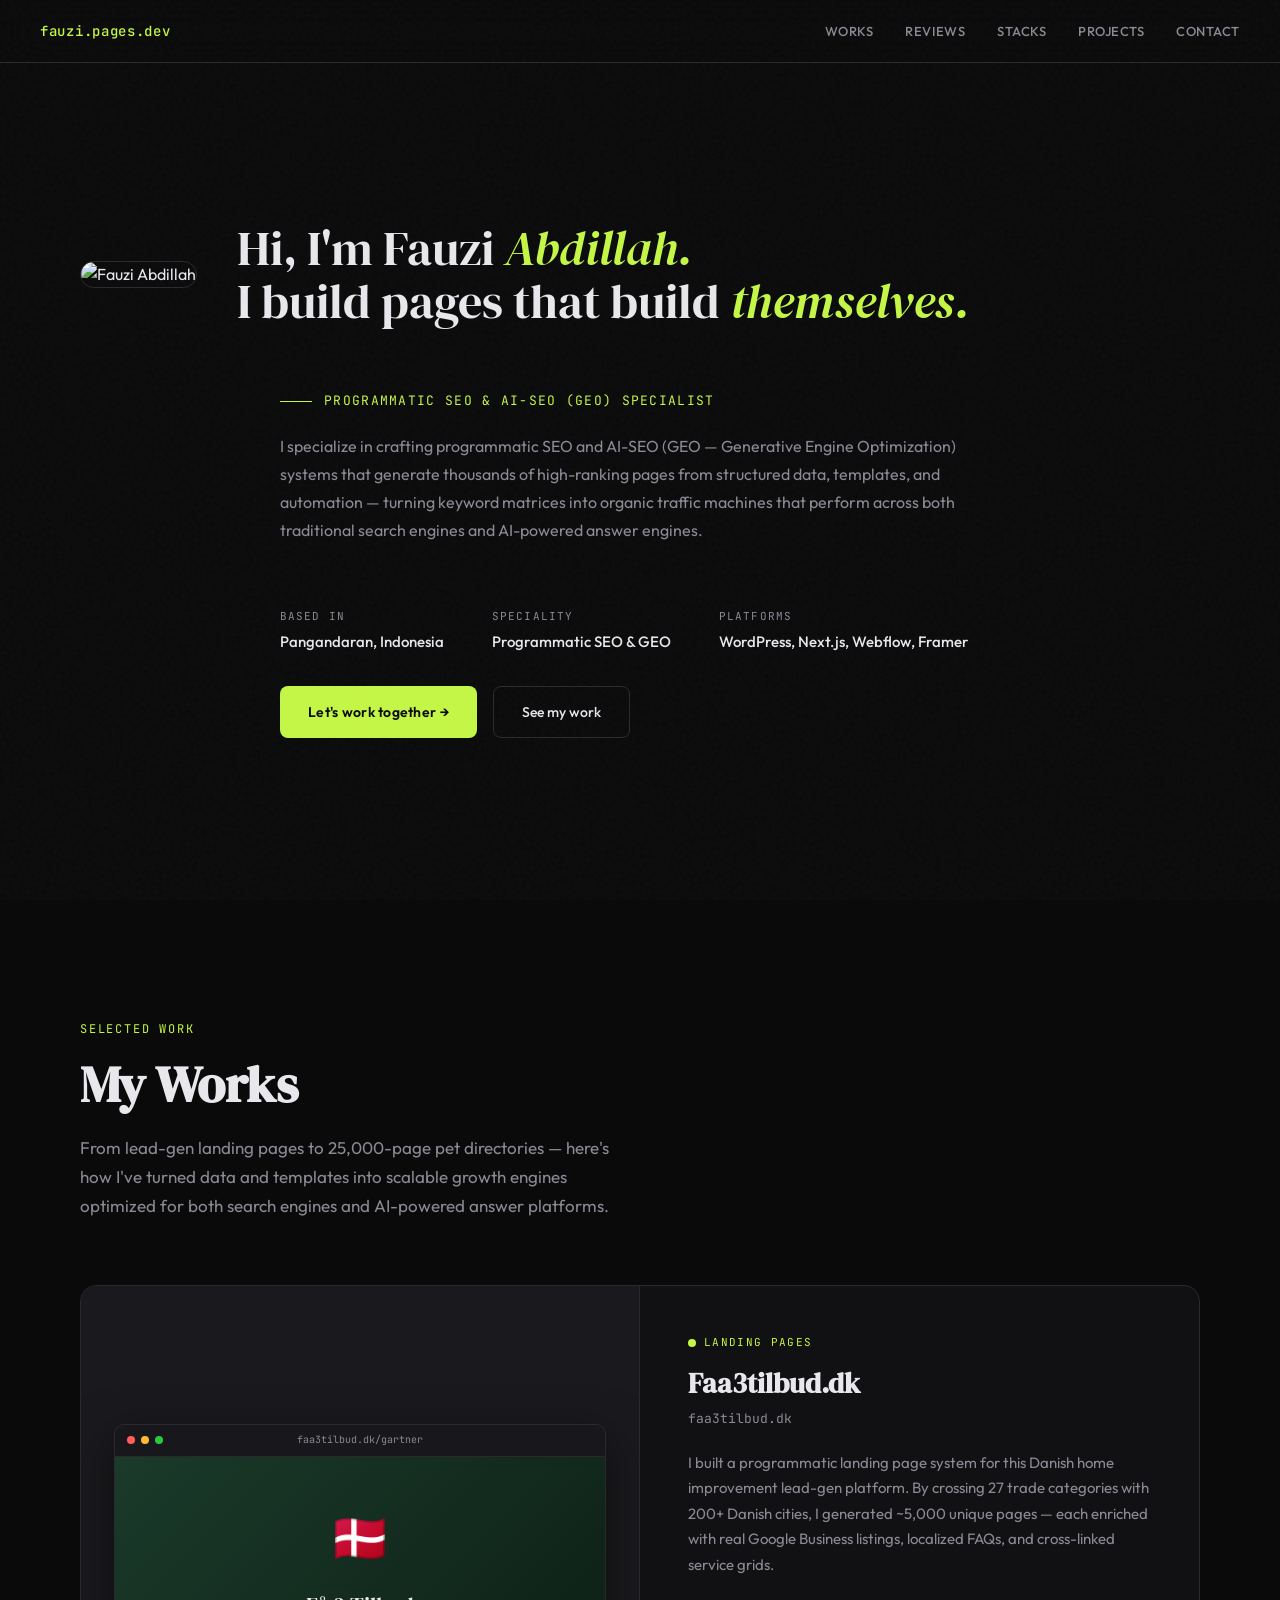
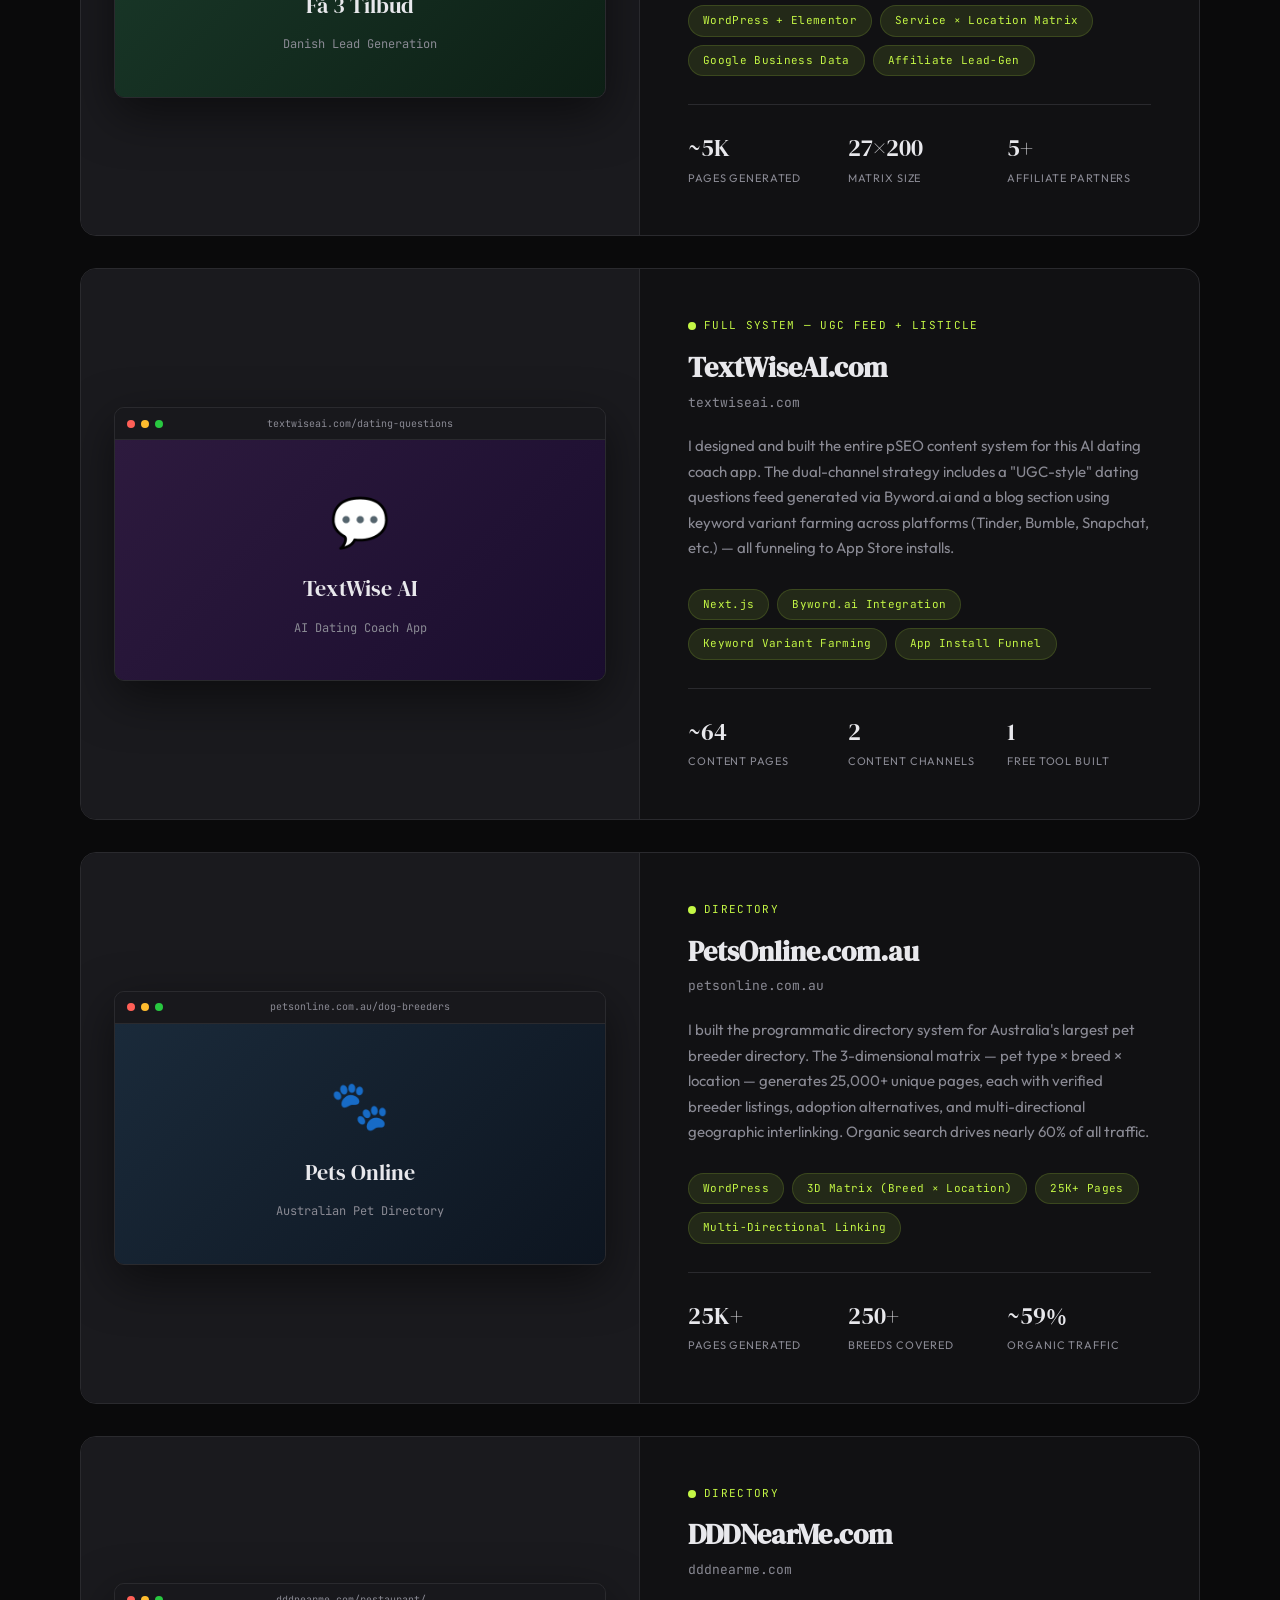
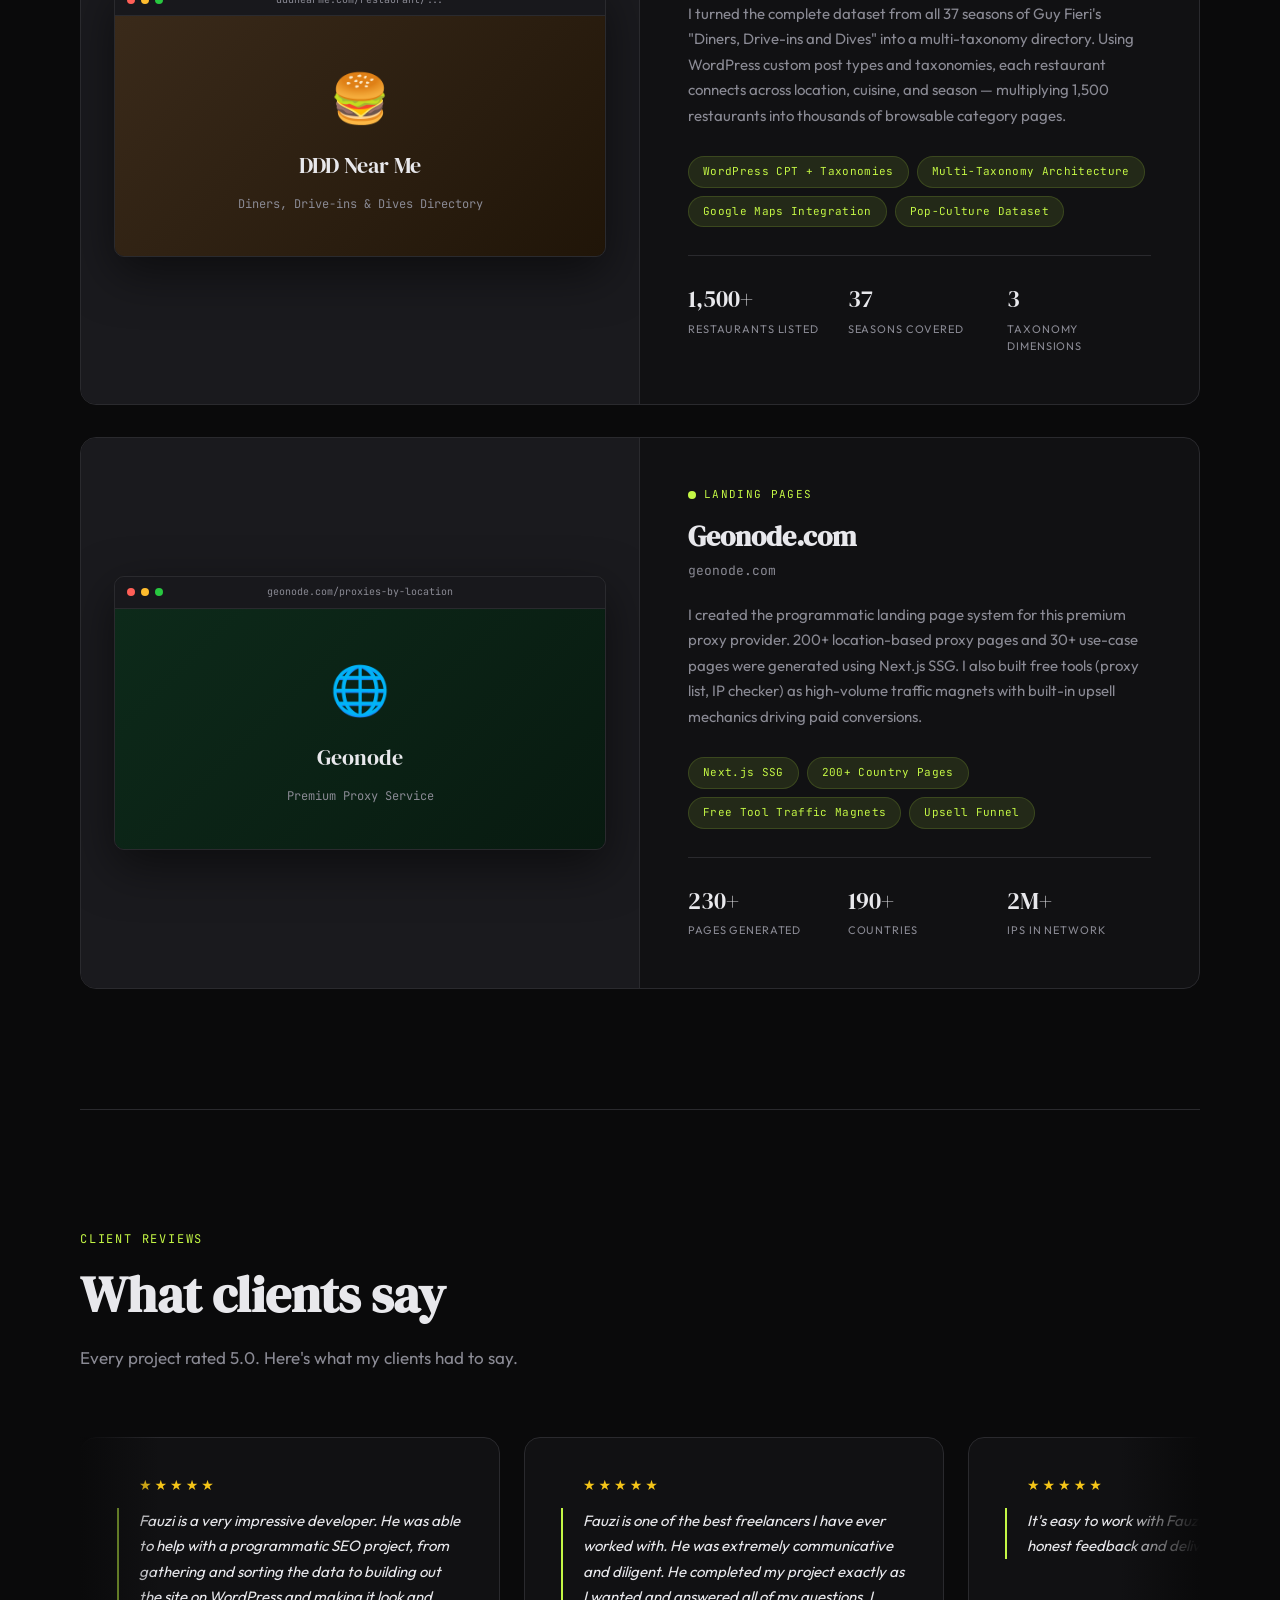
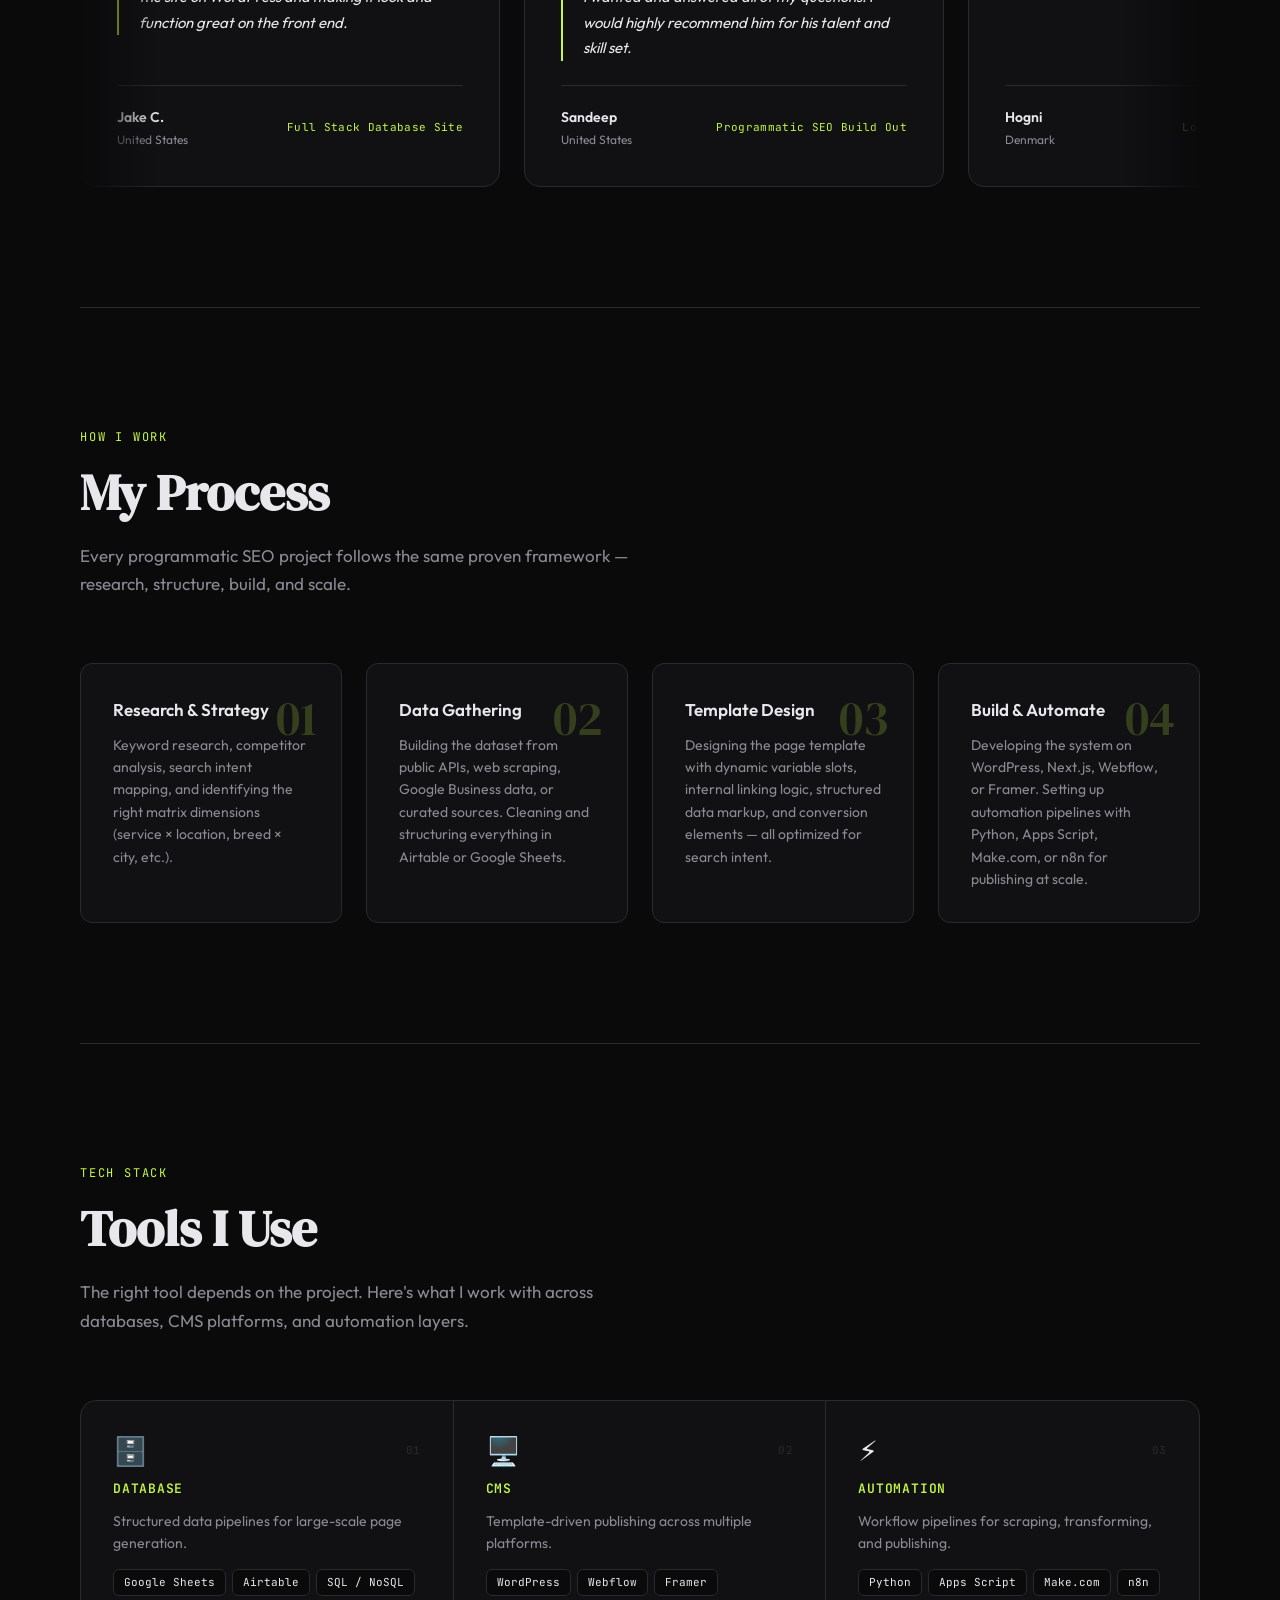
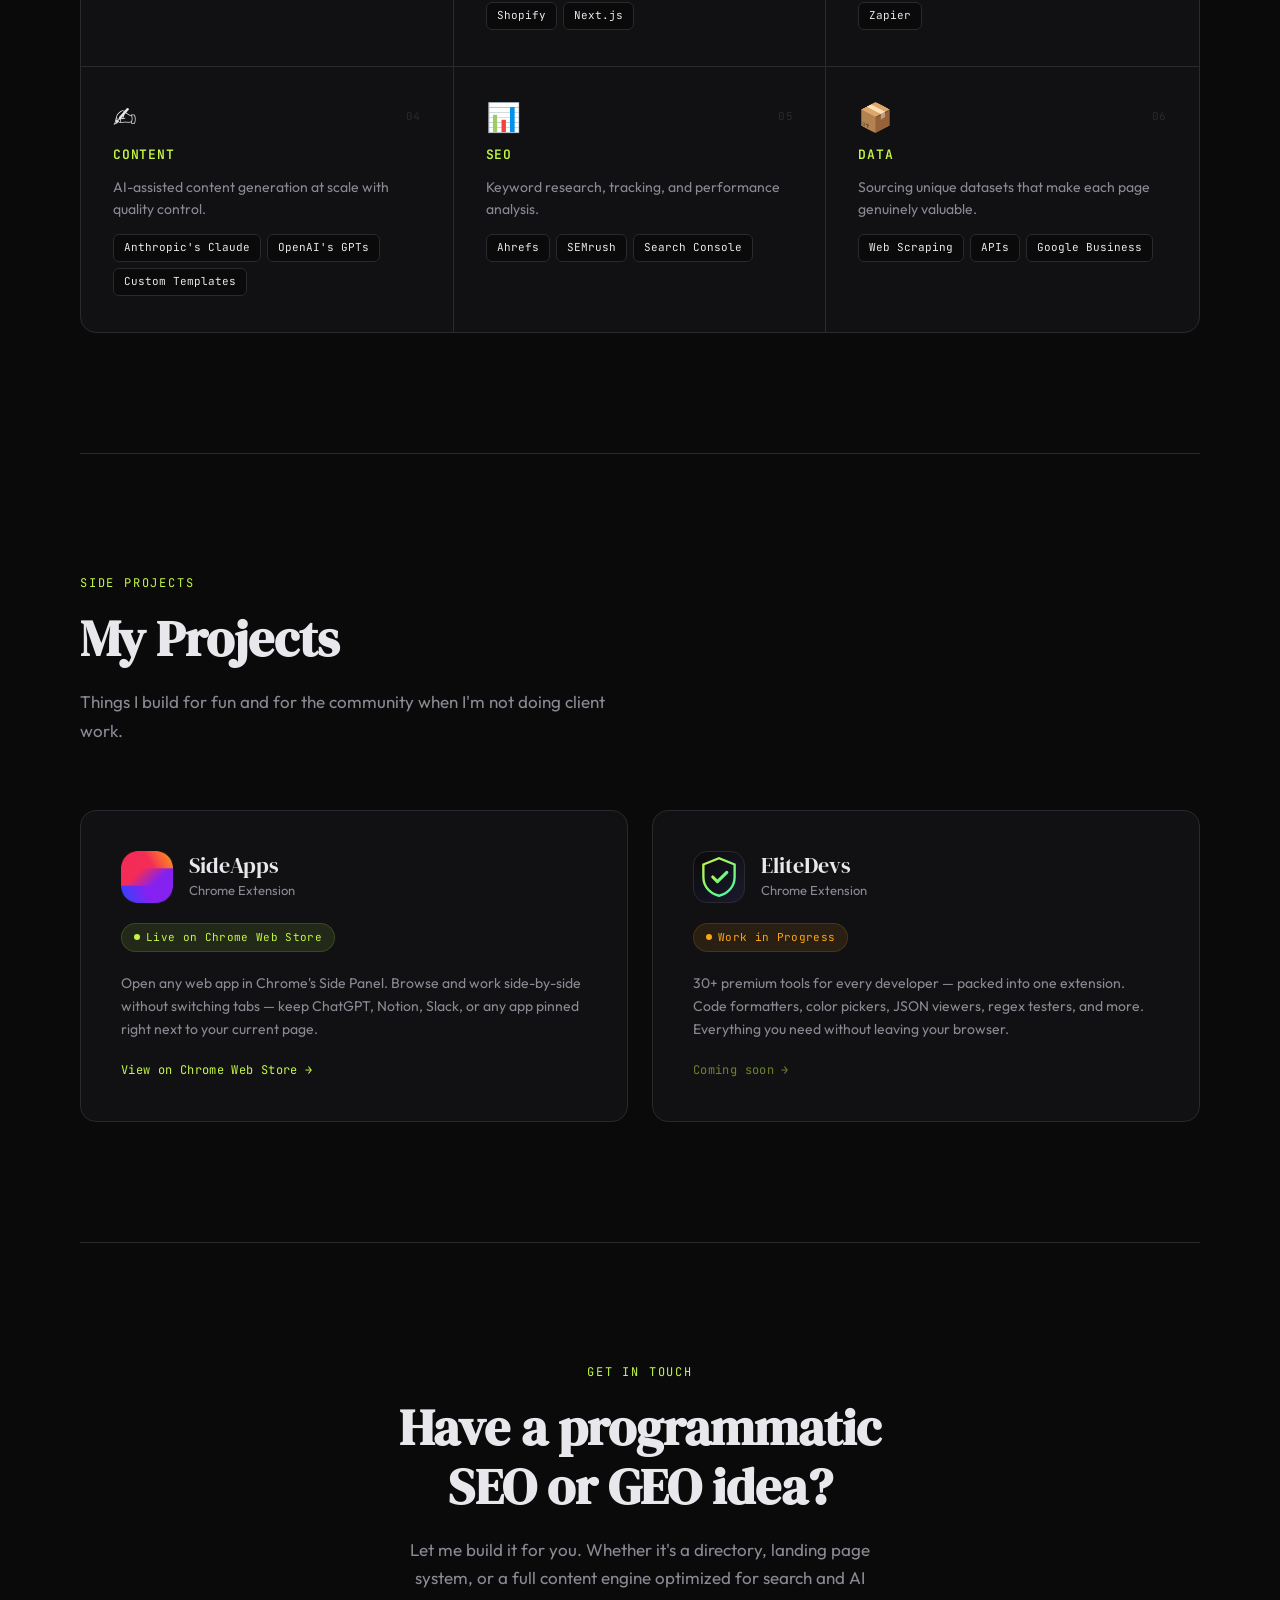
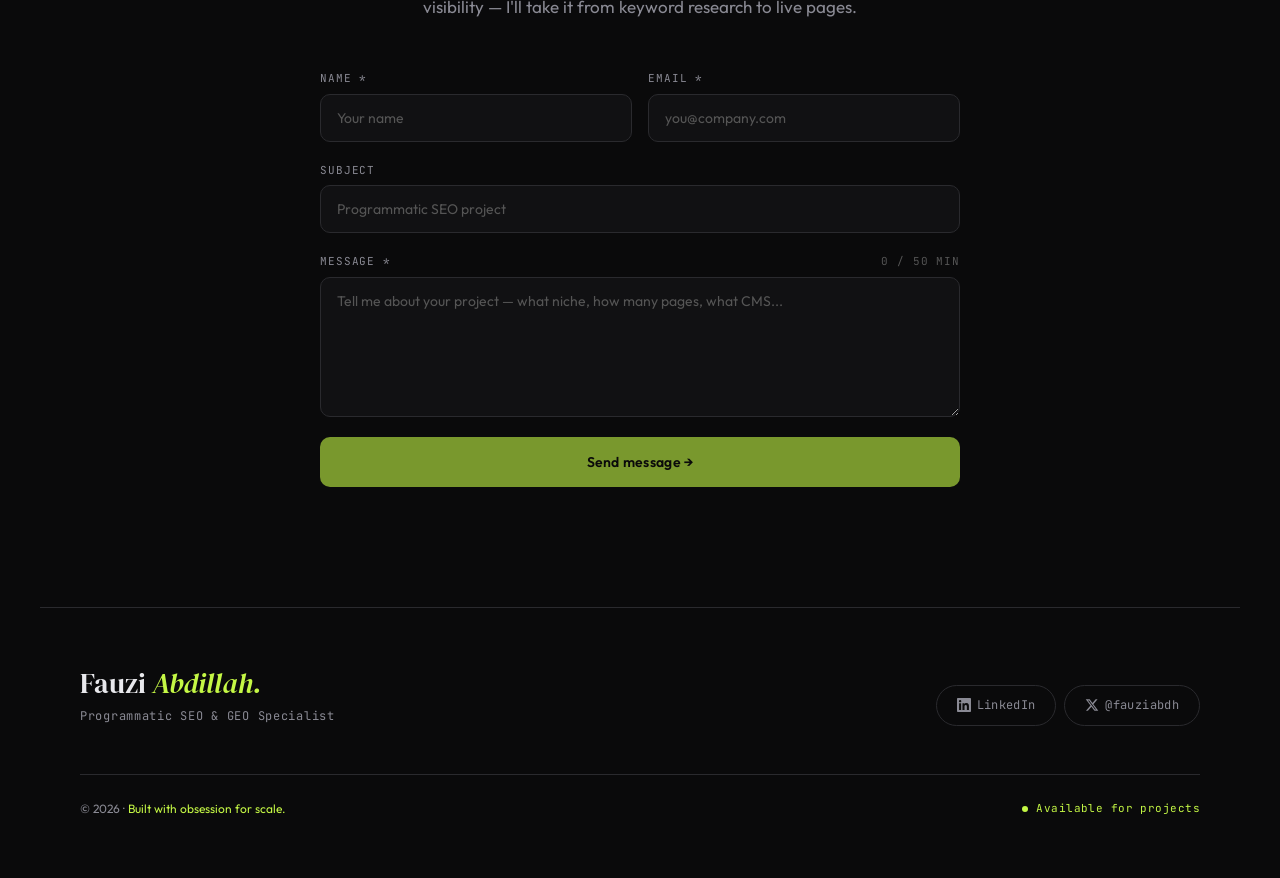
==== index.html @ 90ea64b1 "new form system" ====
<!DOCTYPE html>
<html lang="en">
<head>
<meta charset="UTF-8">
<meta name="viewport" content="width=device-width, initial-scale=1.0">
<title>Fauzi Abdillah — Programmatic SEO & AI-SEO (GEO) Specialist</title>
<meta name="description" content="I build programmatic SEO and AI-SEO (GEO) systems that generate thousands of high-ranking pages from structured data, templates, and automation.">
<meta name="author" content="Fauzi Abdillah">
<meta property="og:title" content="Fauzi Abdillah — Programmatic SEO & GEO Specialist">
<meta property="og:description" content="I build pages that build themselves. Programmatic SEO systems generating thousands of high-ranking pages from structured data and automation.">
<meta property="og:image" content="https://fauzi.pages.dev/assets/fauziabdh.jpg">
<meta property="og:url" content="https://fauzi.pages.dev">
<meta property="og:type" content="website">
<meta name="twitter:card" content="summary_large_image">
<meta name="twitter:site" content="@fauziabdh">
<meta name="twitter:title" content="Fauzi Abdillah — Programmatic SEO & GEO Specialist">
<meta name="twitter:description" content="I build pages that build themselves. Programmatic SEO systems generating thousands of high-ranking pages.">
<meta name="twitter:image" content="https://fauzi.pages.dev/assets/fauziabdh.jpg">
<link rel="icon" type="image/jpeg" href="https://fauzi.pages.dev/assets/fauziabdh.jpg">
<link rel="canonical" href="https://fauzi.pages.dev">
<script type="application/ld+json">
{
  "@context": "https://schema.org",
  "@type": "ProfilePage",
  "mainEntity": {
    "@type": "Person",
    "name": "Fauzi Abdillah",
    "url": "https://fauzi.pages.dev",
    "image": "https://fauzi.pages.dev/assets/fauziabdh.jpg",
    "jobTitle": "Programmatic SEO & GEO Specialist",
    "description": "I build programmatic SEO and AI-SEO (GEO) systems that generate thousands of high-ranking pages from structured data, templates, and automation.",
    "address": {
      "@type": "PostalAddress",
      "addressLocality": "Pangandaran",
      "addressCountry": "ID"
    },
    "sameAs": [
      "https://www.linkedin.com/in/fauziabdh/",
      "https://x.com/fauziabdh"
    ],
    "knowsAbout": ["Programmatic SEO", "Generative Engine Optimization", "WordPress", "Next.js", "Webflow", "Web Scraping", "Python", "Data Automation"]
  }
}
</script>
<link rel="preconnect" href="https://fonts.googleapis.com">
<link href="https://fonts.googleapis.com/css2?family=DM+Serif+Display:ital@0;1&family=Outfit:wght@300;400;500;600;700&family=JetBrains+Mono:wght@400;500&display=swap" rel="stylesheet">
<style>
  :root {
    --bg: #0a0a0b;
    --surface: #111113;
    --surface-2: #1a1a1e;
    --border: #2a2a2e;
    --text: #e8e8ec;
    --text-muted: #8a8a94;
    --accent: #c4f745;
    --accent-dim: rgba(196, 247, 69, 0.1);
    --accent-glow: rgba(196, 247, 69, 0.15);
    --serif: 'DM Serif Display', Georgia, serif;
    --sans: 'Outfit', system-ui, sans-serif;
    --mono: 'JetBrains Mono', monospace;
  }

  * { margin: 0; padding: 0; box-sizing: border-box; }

  html { scroll-behavior: smooth; }

  body {
    font-family: var(--sans);
    background: var(--bg);
    color: var(--text);
    line-height: 1.6;
    -webkit-font-smoothing: antialiased;
    overflow-x: hidden;
  }

  ::selection {
    background: var(--accent);
    color: var(--bg);
  }

  /* ─── Noise overlay ─── */
  body::before {
    content: '';
    position: fixed;
    inset: 0;
    background-image: url("data:image/svg+xml,%3Csvg viewBox='0 0 256 256' xmlns='http://www.w3.org/2000/svg'%3E%3Cfilter id='n'%3E%3CfeTurbulence type='fractalNoise' baseFrequency='0.9' numOctaves='4' stitchTiles='stitch'/%3E%3C/filter%3E%3Crect width='100%25' height='100%25' filter='url(%23n)' opacity='0.03'/%3E%3C/svg%3E");
    pointer-events: none;
    z-index: 9999;
  }

  /* ─── Nav ─── */
  nav {
    position: fixed;
    top: 0;
    left: 0;
    right: 0;
    z-index: 100;
    padding: 20px 40px;
    display: flex;
    justify-content: space-between;
    align-items: center;
    backdrop-filter: blur(20px);
    background: rgba(10,10,11,0.7);
    border-bottom: 1px solid var(--border);
  }

  .nav-logo {
    font-family: var(--mono);
    font-size: 14px;
    font-weight: 500;
    color: var(--accent);
    letter-spacing: 0.05em;
  }

  .nav-links { display: flex; gap: 32px; }

  .nav-links a {
    color: var(--text-muted);
    text-decoration: none;
    font-size: 13px;
    font-weight: 500;
    letter-spacing: 0.04em;
    text-transform: uppercase;
    transition: color 0.3s;
  }

  .nav-links a:hover { color: var(--accent); }

  /* ─── Hero ─── */
  .hero {
    min-height: 100vh;
    display: flex;
    flex-direction: column;
    justify-content: center;
    padding: 140px 40px 80px;
    max-width: 1200px;
    margin: 0 auto;
    gap: 64px;
  }

  /* ─── Hero Top: Photo + Heading ─── */
  .hero-intro {
    display: flex;
    align-items: center;
    gap: 40px;
    opacity: 0;
    animation: fadeUp 0.8s ease forwards 0.2s;
  }

  .hero-photo-wrapper { flex-shrink: 0; }

  .hero-photo {
    width: 160px;
    height: 160px;
    border-radius: 16px;
    object-fit: cover;
    border: 1px solid var(--border);
    transition: all 0.4s ease;
  }

  .hero-photo:hover {
    border-color: var(--accent);
    box-shadow: 0 0 40px var(--accent-glow);
  }

  .hero-heading {
    font-family: var(--serif);
    font-size: clamp(36px, 4vw, 48px);
    line-height: 1.1;
    font-weight: 400;
  }

  .hero-heading em {
    font-style: italic;
    color: var(--accent);
  }

  /* Align middle + bottom with text column (offset by photo + gap) */
  .hero-details,
  .hero-bottom {
    margin-left: 200px; /* 160px photo + 40px gap */
  }

  /* ─── Hero Middle: Tag + Description ─── */
  .hero-details {
    max-width: 720px;
    opacity: 0;
    animation: fadeUp 0.8s ease forwards 0.5s;
  }

  .hero-tag {
    font-family: var(--mono);
    font-size: 13px;
    color: var(--accent);
    letter-spacing: 0.1em;
    text-transform: uppercase;
    margin-bottom: 20px;
    display: flex;
    align-items: center;
    gap: 12px;
  }

  .hero-tag::before {
    content: '';
    width: 32px;
    height: 1px;
    background: var(--accent);
  }

  .hero-desc {
    font-size: 16px;
    color: var(--text-muted);
    line-height: 1.75;
  }

  /* ─── Hero Bottom: Meta + CTA ─── */
  .hero-bottom {
    display: flex;
    flex-direction: column;
    gap: 32px;
    opacity: 0;
    animation: fadeUp 0.8s ease forwards 0.8s;
  }

  .hero-meta {
    display: flex;
    gap: 48px;
    flex-wrap: wrap;
  }

  .hero-meta-item {
    display: flex;
    flex-direction: column;
    gap: 4px;
  }

  .hero-meta-label {
    font-family: var(--mono);
    font-size: 11px;
    color: var(--text-muted);
    letter-spacing: 0.1em;
    text-transform: uppercase;
  }

  .hero-meta-value {
    font-size: 15px;
    font-weight: 500;
    color: var(--text);
  }

  .hero-cta {
    display: flex;
    gap: 16px;
    flex-wrap: wrap;
  }

  @media (max-width: 700px) {
    .hero-intro {
      flex-direction: column;
      align-items: flex-start;
      gap: 24px;
    }
    .hero-photo {
      width: 120px;
      height: 120px;
      border-radius: 12px;
    }
    .hero-heading {
      font-size: clamp(28px, 8vw, 40px);
    }
    .hero-details,
    .hero-bottom {
      margin-left: 0;
    }
    .hero { gap: 48px; padding: 120px 24px 60px; }
    .hero-meta { gap: 24px; }
    .hero-cta { flex-direction: column; }
    .btn-primary, .btn-secondary { text-align: center; justify-content: center; }
  }

  .btn-primary {
    display: inline-flex;
    align-items: center;
    gap: 8px;
    padding: 14px 28px;
    background: var(--accent);
    color: var(--bg);
    text-decoration: none;
    font-weight: 600;
    font-size: 14px;
    border-radius: 8px;
    transition: all 0.3s;
    letter-spacing: 0.02em;
  }

  .btn-primary:hover {
    transform: translateY(-2px);
    box-shadow: 0 8px 32px var(--accent-glow);
  }

  .btn-secondary {
    display: inline-flex;
    align-items: center;
    gap: 8px;
    padding: 14px 28px;
    background: transparent;
    color: var(--text);
    text-decoration: none;
    font-weight: 500;
    font-size: 14px;
    border: 1px solid var(--border);
    border-radius: 8px;
    transition: all 0.3s;
  }

  .btn-secondary:hover {
    border-color: var(--accent);
    color: var(--accent);
  }

  /* ─── Section headers ─── */
  .section {
    max-width: 1200px;
    margin: 0 auto;
    padding: 120px 40px;
  }

  .section-label {
    font-family: var(--mono);
    font-size: 12px;
    color: var(--accent);
    letter-spacing: 0.15em;
    text-transform: uppercase;
    margin-bottom: 16px;
  }

  .section-title {
    font-family: var(--serif);
    font-size: clamp(32px, 4vw, 52px);
    line-height: 1.15;
    margin-bottom: 20px;
  }

  .section-desc {
    color: var(--text-muted);
    font-size: 17px;
    max-width: 560px;
    line-height: 1.7;
    margin-bottom: 64px;
  }

  /* ─── Case study cards ─── */
  .cases-grid {
    display: flex;
    flex-direction: column;
    gap: 32px;
  }

  .case-card {
    background: var(--surface);
    border: 1px solid var(--border);
    border-radius: 16px;
    overflow: hidden;
    transition: all 0.4s ease;
    position: relative;
  }

  .case-card:hover {
    border-color: rgba(196, 247, 69, 0.3);
    transform: translateY(-4px);
    box-shadow: 0 20px 60px rgba(0,0,0,0.4);
  }

  .case-inner {
    display: grid;
    grid-template-columns: 1fr 1fr;
    gap: 0;
  }

  .case-visual {
    position: relative;
    background: var(--surface-2);
    min-height: 380px;
    display: flex;
    align-items: center;
    justify-content: center;
    overflow: hidden;
    border-right: 1px solid var(--border);
  }

  .case-browser {
    width: 88%;
    border-radius: 10px;
    overflow: hidden;
    box-shadow: 0 16px 48px rgba(0,0,0,0.5);
    background: #1e1e22;
    border: 1px solid var(--border);
    transition: transform 0.5s ease;
  }

  .case-card:hover .case-browser {
    transform: scale(1.02);
  }

  .browser-bar {
    height: 32px;
    background: #18181c;
    display: flex;
    align-items: center;
    padding: 0 12px;
    gap: 6px;
    border-bottom: 1px solid var(--border);
    position: relative;
  }

  .browser-dot {
    width: 8px;
    height: 8px;
    border-radius: 50%;
    background: #333;
  }

  .browser-dot:nth-child(1) { background: #ff5f57; }
  .browser-dot:nth-child(2) { background: #febc2e; }
  .browser-dot:nth-child(3) { background: #28c840; }

  .browser-url {
    position: absolute;
    left: 50%;
    transform: translateX(-50%);
    font-family: var(--mono);
    font-size: 10px;
    color: var(--text-muted);
  }

  .browser-body {
    height: 240px;
    overflow: hidden;
    position: relative;
  }

  .browser-body img {
    width: 100%;
    height: 100%;
    object-fit: cover;
    object-position: top;
    display: block;
  }

  .site-placeholder {
    width: 100%;
    height: 100%;
    display: flex;
    flex-direction: column;
    align-items: center;
    justify-content: center;
    gap: 12px;
    background: linear-gradient(135deg, var(--surface-2), var(--surface));
  }

  .site-placeholder-icon {
    font-size: 40px;
    opacity: 0.5;
  }

  .site-placeholder-text {
    font-family: var(--mono);
    font-size: 12px;
    color: var(--text-muted);
  }

  .case-content {
    padding: 48px;
    display: flex;
    flex-direction: column;
    justify-content: center;
  }

  .case-type {
    font-family: var(--mono);
    font-size: 11px;
    letter-spacing: 0.12em;
    text-transform: uppercase;
    color: var(--accent);
    margin-bottom: 16px;
    display: flex;
    align-items: center;
    gap: 8px;
  }

  .case-type::before {
    content: '';
    width: 8px;
    height: 8px;
    border-radius: 50%;
    background: var(--accent);
    display: inline-block;
  }

  .case-title {
    font-family: var(--serif);
    font-size: 28px;
    line-height: 1.2;
    margin-bottom: 8px;
  }

  .case-domain {
    font-family: var(--mono);
    font-size: 13px;
    color: var(--text-muted);
    margin-bottom: 20px;
  }

  .case-domain a {
    color: var(--text-muted);
    text-decoration: none;
    transition: color 0.3s;
  }

  .case-domain a:hover { color: var(--accent); }

  .case-desc {
    color: var(--text-muted);
    font-size: 15px;
    line-height: 1.7;
    margin-bottom: 28px;
  }

  .case-highlights {
    display: flex;
    flex-wrap: wrap;
    gap: 8px;
    margin-bottom: 28px;
  }

  .highlight-tag {
    padding: 6px 14px;
    background: var(--accent-dim);
    color: var(--accent);
    font-family: var(--mono);
    font-size: 11px;
    border-radius: 100px;
    letter-spacing: 0.03em;
    border: 1px solid rgba(196, 247, 69, 0.15);
  }

  .case-stats {
    display: grid;
    grid-template-columns: repeat(3, 1fr);
    gap: 16px;
    padding-top: 24px;
    border-top: 1px solid var(--border);
  }

  .stat {
    display: flex;
    flex-direction: column;
    gap: 2px;
  }

  .stat-value {
    font-family: var(--serif);
    font-size: 24px;
    color: var(--text);
  }

  .stat-label {
    font-size: 11px;
    color: var(--text-muted);
    text-transform: uppercase;
    letter-spacing: 0.08em;
  }

  /* ─── Services / Tools section ─── */
  /* ─── Tools section ─── */
  .tools-grid {
    display: grid;
    grid-template-columns: repeat(3, 1fr);
    gap: 0;
    border: 1px solid var(--border);
    border-radius: 16px;
    overflow: hidden;
    background: var(--surface);
  }

  .tool-card {
    padding: 36px 32px;
    position: relative;
    transition: all 0.3s ease;
    border-right: 1px solid var(--border);
    border-bottom: 1px solid var(--border);
  }

  .tool-card:nth-child(3n) { border-right: none; }
  .tool-card:nth-child(n+4) { border-bottom: none; }

  .tool-card:hover {
    background: var(--surface-2);
  }

  .tool-card::after {
    content: '';
    position: absolute;
    bottom: 0;
    left: 32px;
    right: 32px;
    height: 0;
    background: var(--accent);
    transition: height 0.3s ease;
    border-radius: 2px 2px 0 0;
  }

  .tool-card:hover::after {
    height: 2px;
  }

  .tool-top {
    display: flex;
    align-items: center;
    justify-content: space-between;
    margin-bottom: 14px;
  }

  .tool-icon {
    font-size: 28px;
    line-height: 1;
  }

  .tool-number {
    font-family: var(--mono);
    font-size: 11px;
    color: var(--border);
    letter-spacing: 0.05em;
  }

  .tool-name {
    font-family: var(--mono);
    font-weight: 600;
    font-size: 13px;
    letter-spacing: 0.06em;
    text-transform: uppercase;
    color: var(--accent);
    margin-bottom: 10px;
  }

  .tool-desc {
    font-size: 14px;
    color: var(--text-muted);
    line-height: 1.6;
  }

  .tool-tags {
    display: flex;
    flex-wrap: wrap;
    gap: 6px;
    margin-top: 14px;
  }

  .tool-tag {
    padding: 4px 10px;
    font-family: var(--mono);
    font-size: 11px;
    color: var(--text);
    background: var(--bg);
    border-radius: 6px;
    border: 1px solid var(--border);
  }

  @media (max-width: 900px) {
    .tools-grid { grid-template-columns: repeat(2, 1fr); }
    .tool-card:nth-child(3n) { border-right: 1px solid var(--border); }
    .tool-card:nth-child(2n) { border-right: none; }
    .tool-card { border-bottom: 1px solid var(--border) !important; }
    .tool-card:nth-last-child(-n+2) { border-bottom: none !important; }
  }

  @media (max-width: 560px) {
    .tools-grid { grid-template-columns: 1fr; }
    .tool-card { border-right: none !important; border-bottom: 1px solid var(--border) !important; }
    .tool-card:last-child { border-bottom: none !important; }
  }

  /* ─── Testimonials Carousel ─── */
  .testimonials-wrapper {
    position: relative;
    overflow: hidden;
  }

  .testimonials-track {
    display: flex;
    gap: 24px;
    animation: slide 24s linear infinite;
    width: max-content;
  }

  .testimonials-track:hover {
    animation-play-state: paused;
  }

  @keyframes slide {
    0% { transform: translateX(0); }
    100% { transform: translateX(-50%); }
  }

  .testimonial-card {
    background: var(--surface);
    border: 1px solid var(--border);
    border-radius: 16px;
    padding: 36px;
    min-width: 420px;
    max-width: 420px;
    display: flex;
    flex-direction: column;
    justify-content: space-between;
    gap: 24px;
    transition: all 0.3s ease;
    flex-shrink: 0;
  }

  .testimonial-card:hover {
    border-color: rgba(196, 247, 69, 0.3);
  }

  .testimonial-stars {
    display: flex;
    gap: 3px;
    color: #f5c518;
    font-size: 14px;
    margin-left: 22px;
    margin-bottom: 12px;
  }

  .testimonial-quote {
    font-size: 15px;
    line-height: 1.7;
    color: var(--text);
    font-style: italic;
    position: relative;
    padding-left: 20px;
    border-left: 2px solid var(--accent);
  }

  .testimonial-footer {
    display: flex;
    align-items: center;
    justify-content: space-between;
    gap: 12px;
    padding-top: 20px;
    border-top: 1px solid var(--border);
  }

  .testimonial-client {
    display: flex;
    flex-direction: column;
    gap: 2px;
  }

  .testimonial-name {
    font-weight: 600;
    font-size: 14px;
    color: var(--text);
  }

  .testimonial-role {
    font-size: 12px;
    color: var(--text-muted);
  }

  .testimonial-meta {
    display: flex;
    flex-direction: column;
    align-items: flex-end;
    gap: 2px;
  }

  .testimonial-project {
    font-family: var(--mono);
    font-size: 11px;
    color: var(--accent);
    letter-spacing: 0.03em;
  }

  /* Fade edges */
  .testimonials-wrapper::before,
  .testimonials-wrapper::after {
    content: '';
    position: absolute;
    top: 0;
    bottom: 0;
    width: 80px;
    z-index: 2;
    pointer-events: none;
  }

  .testimonials-wrapper::before {
    left: 0;
    background: linear-gradient(to right, var(--bg), transparent);
  }

  .testimonials-wrapper::after {
    right: 0;
    background: linear-gradient(to left, var(--bg), transparent);
  }

  @media (max-width: 560px) {
    .testimonial-card { min-width: 300px; max-width: 300px; padding: 28px; }
  }

  /* ─── Process section ─── */
  .process-grid {
    display: grid;
    grid-template-columns: repeat(auto-fit, minmax(240px, 1fr));
    gap: 24px;
  }

  .process-card {
    padding: 32px;
    background: var(--surface);
    border: 1px solid var(--border);
    border-radius: 12px;
    position: relative;
  }

  .process-number {
    font-family: var(--serif);
    font-size: 48px;
    color: var(--accent);
    opacity: 0.2;
    position: absolute;
    top: 16px;
    right: 24px;
  }

  .process-title {
    font-weight: 600;
    font-size: 17px;
    margin-bottom: 10px;
  }

  .process-desc {
    font-size: 14px;
    color: var(--text-muted);
    line-height: 1.6;
  }

  /* ─── My Projects ─── */
  .projects-grid {
    display: grid;
    grid-template-columns: repeat(2, 1fr);
    gap: 24px;
  }

  .project-card {
    background: var(--surface);
    border: 1px solid var(--border);
    border-radius: 16px;
    padding: 40px;
    display: flex;
    flex-direction: column;
    gap: 20px;
    transition: all 0.4s ease;
    position: relative;
    overflow: hidden;
  }

  .project-card:hover {
    border-color: rgba(196, 247, 69, 0.25);
    transform: translateY(-4px);
    box-shadow: 0 20px 60px rgba(0,0,0,0.3);
  }

  .project-header {
    display: flex;
    align-items: center;
    gap: 16px;
  }

  .project-icon {
    width: 52px;
    height: 52px;
    border-radius: 14px;
    flex-shrink: 0;
    display: flex;
    align-items: center;
    justify-content: center;
    overflow: hidden;
  }

  .project-icon svg {
    width: 52px;
    height: 52px;
  }

  .project-header-text {
    display: flex;
    flex-direction: column;
    gap: 2px;
  }

  .project-name {
    font-family: var(--serif);
    font-size: 22px;
    line-height: 1.2;
  }

  .project-tagline {
    font-size: 13px;
    color: var(--text-muted);
  }

  .project-badge {
    display: inline-flex;
    align-items: center;
    gap: 6px;
    padding: 5px 12px;
    border-radius: 100px;
    font-family: var(--mono);
    font-size: 11px;
    letter-spacing: 0.03em;
    width: fit-content;
  }

  .badge-live {
    background: var(--accent-dim);
    color: var(--accent);
    border: 1px solid rgba(196, 247, 69, 0.15);
  }

  .badge-live::before {
    content: '';
    width: 6px;
    height: 6px;
    border-radius: 50%;
    background: var(--accent);
  }

  .badge-wip {
    background: rgba(255, 165, 20, 0.1);
    color: #ffa514;
    border: 1px solid rgba(255, 165, 20, 0.15);
  }

  .badge-wip::before {
    content: '';
    width: 6px;
    height: 6px;
    border-radius: 50%;
    background: #ffa514;
    animation: pulse-orange 2s ease infinite;
  }

  @keyframes pulse-orange {
    0%, 100% { opacity: 1; }
    50% { opacity: 0.4; }
  }

  .project-desc {
    font-size: 14px;
    color: var(--text-muted);
    line-height: 1.65;
  }

  .project-link {
    display: inline-flex;
    align-items: center;
    gap: 6px;
    color: var(--accent);
    text-decoration: none;
    font-family: var(--mono);
    font-size: 12px;
    letter-spacing: 0.03em;
    transition: gap 0.3s ease;
    margin-top: auto;
  }

  .project-link:hover {
    gap: 10px;
  }

  @media (max-width: 700px) {
    .projects-grid { grid-template-columns: 1fr; }
  }

  /* ─── Contact Form ─── */
  .contact-section {
    padding: 120px 40px;
    max-width: 720px;
    margin: 0 auto;
    text-align: center;
  }

  .contact-section .section-label,
  .contact-section .section-title,
  .contact-section .section-desc {
    text-align: center;
  }

  .contact-section .section-desc {
    margin: 0 auto 48px;
    max-width: 480px;
  }

  .contact-form {
    display: flex;
    flex-direction: column;
    gap: 20px;
    text-align: left;
  }

  .form-row {
    display: grid;
    grid-template-columns: 1fr 1fr;
    gap: 16px;
  }

  .form-group {
    display: flex;
    flex-direction: column;
    gap: 6px;
  }

  .form-label {
    font-family: var(--mono);
    font-size: 11px;
    letter-spacing: 0.08em;
    text-transform: uppercase;
    color: var(--text-muted);
  }

  .form-input,
  .form-textarea {
    background: var(--surface);
    border: 1px solid var(--border);
    border-radius: 10px;
    padding: 14px 16px;
    color: var(--text);
    font-family: var(--sans);
    font-size: 14px;
    transition: all 0.3s ease;
    outline: none;
    width: 100%;
  }

  .form-input:focus,
  .form-textarea:focus {
    border-color: var(--accent);
    box-shadow: 0 0 0 3px var(--accent-dim);
  }

  .form-input::placeholder,
  .form-textarea::placeholder {
    color: #555;
  }

  .form-textarea {
    resize: vertical;
    min-height: 140px;
  }

  .form-submit {
    display: inline-flex;
    align-items: center;
    justify-content: center;
    gap: 8px;
    padding: 16px 32px;
    background: var(--accent);
    color: var(--bg);
    font-weight: 600;
    font-size: 14px;
    font-family: var(--sans);
    border: none;
    border-radius: 10px;
    cursor: pointer;
    transition: all 0.3s ease;
    letter-spacing: 0.02em;
    align-self: center;
    width: 100%;
  }

  .form-submit:hover {
    transform: translateY(-2px);
    box-shadow: 0 8px 32px var(--accent-glow);
  }

  .form-submit:disabled {
    opacity: 0.6;
    cursor: not-allowed;
    transform: none;
    box-shadow: none;
  }

  .form-status {
    font-size: 13px;
    font-family: var(--mono);
    padding: 14px 20px;
    border-radius: 10px;
    text-align: center;
    display: none;
    animation: toastIn 0.4s ease;
  }

  .form-status.success {
    display: flex;
    align-items: center;
    justify-content: center;
    gap: 8px;
    color: var(--accent);
    background: var(--accent-dim);
    border: 1px solid rgba(196, 247, 69, 0.2);
  }

  .form-status.error {
    display: flex;
    align-items: center;
    justify-content: center;
    gap: 8px;
    color: #ff6b6b;
    background: rgba(255, 107, 107, 0.1);
    border: 1px solid rgba(255, 107, 107, 0.2);
  }

  @keyframes toastIn {
    from { opacity: 0; transform: translateY(8px); }
    to { opacity: 1; transform: translateY(0); }
  }

  .char-count {
    float: right;
    font-weight: 400;
    color: #555;
    transition: color 0.3s;
  }

  .char-count.valid {
    color: var(--accent);
  }

  .form-input.invalid,
  .form-textarea.invalid {
    border-color: #ff6b6b;
  }

  .form-input.valid,
  .form-textarea.valid {
    border-color: rgba(196, 247, 69, 0.3);
  }

  .form-success-state {
    display: flex;
    flex-direction: column;
    align-items: center;
    gap: 16px;
    padding: 60px 40px;
    text-align: center;
    animation: toastIn 0.5s ease;
  }

  .success-icon {
    width: 64px;
    height: 64px;
    border-radius: 50%;
    background: var(--accent-dim);
    border: 2px solid var(--accent);
    color: var(--accent);
    font-size: 28px;
    display: flex;
    align-items: center;
    justify-content: center;
    animation: successPop 0.5s ease;
  }

  @keyframes successPop {
    0% { transform: scale(0); }
    60% { transform: scale(1.2); }
    100% { transform: scale(1); }
  }

  .success-title {
    font-family: var(--serif);
    font-size: 24px;
  }

  .success-desc {
    color: var(--text-muted);
    font-size: 15px;
  }

  @media (max-width: 600px) {
    .form-row { grid-template-columns: 1fr; }
    .contact-section { padding: 80px 24px; }
  }

  /* ─── Footer ─── */
  footer {
    border-top: 1px solid var(--border);
    padding: 60px 40px;
    max-width: 1200px;
    margin: 0 auto;
  }

  .footer-inner {
    display: flex;
    align-items: flex-end;
    justify-content: space-between;
    gap: 40px;
    margin-bottom: 48px;
  }

  .footer-brand {
    display: flex;
    flex-direction: column;
    gap: 8px;
  }

  .footer-name {
    font-family: var(--serif);
    font-size: 28px;
    line-height: 1.1;
  }

  .footer-name em {
    color: var(--accent);
    font-style: italic;
  }

  .footer-tagline {
    font-family: var(--mono);
    font-size: 12px;
    color: var(--text-muted);
    letter-spacing: 0.06em;
  }

  .footer-links {
    display: flex;
    gap: 8px;
  }

  .footer-link {
    display: inline-flex;
    align-items: center;
    gap: 6px;
    padding: 10px 20px;
    border: 1px solid var(--border);
    border-radius: 100px;
    color: var(--text-muted);
    text-decoration: none;
    font-family: var(--mono);
    font-size: 12px;
    letter-spacing: 0.03em;
    transition: all 0.3s ease;
  }

  .footer-link:hover {
    border-color: var(--accent);
    color: var(--accent);
    background: var(--accent-dim);
  }

  .footer-link svg {
    width: 14px;
    height: 14px;
    fill: currentColor;
  }

  .footer-bottom {
    display: flex;
    align-items: center;
    justify-content: space-between;
    padding-top: 24px;
    border-top: 1px solid var(--border);
  }

  .footer-copy {
    font-size: 12px;
    color: var(--text-muted);
  }

  .footer-status {
    display: flex;
    align-items: center;
    gap: 8px;
    font-family: var(--mono);
    font-size: 11px;
    color: var(--accent);
    letter-spacing: 0.04em;
  }

  .footer-status-dot {
    width: 6px;
    height: 6px;
    border-radius: 50%;
    background: var(--accent);
    animation: pulse 2s ease infinite;
  }

  @keyframes pulse {
    0%, 100% { opacity: 1; box-shadow: 0 0 0 0 var(--accent-glow); }
    50% { opacity: 0.6; box-shadow: 0 0 8px 4px var(--accent-glow); }
  }

  @media (max-width: 700px) {
    .footer-inner { flex-direction: column; align-items: flex-start; gap: 24px; }
    .footer-links { flex-wrap: wrap; }
    .footer-bottom { flex-direction: column; align-items: flex-start; gap: 12px; }
    footer { padding: 40px 24px; }
  }

  /* ─── Animations ─── */
  @keyframes fadeUp {
    from { opacity: 0; transform: translateY(20px); }
    to { opacity: 1; transform: translateY(0); }
  }

  .reveal {
    opacity: 0;
    transform: translateY(30px);
    transition: all 0.7s ease;
  }

  .reveal.visible {
    opacity: 1;
    transform: translateY(0);
  }

  /* ─── Responsive ─── */
  @media (max-width: 900px) {
    .case-inner {
      grid-template-columns: 1fr;
    }

    .case-visual {
      min-height: 240px;
      border-right: none;
      border-bottom: 1px solid var(--border);
    }

    .case-content { padding: 32px; }
    .case-stats { grid-template-columns: repeat(3, 1fr); }
    nav { padding: 16px 24px; }
    .nav-links { gap: 20px; }
    .section { padding: 80px 24px; }
  }

  .nav-toggle {
    display: none;
    background: none;
    border: none;
    cursor: pointer;
    padding: 4px;
    z-index: 102;
  }

  .nav-toggle span {
    display: block;
    width: 24px;
    height: 2px;
    background: var(--text);
    margin: 6px 0;
    transition: all 0.3s ease;
    border-radius: 2px;
  }

  .nav-toggle.active span:nth-child(1) {
    transform: rotate(45deg) translate(5px, 6px);
  }

  .nav-toggle.active span:nth-child(2) {
    opacity: 0;
  }

  .nav-toggle.active span:nth-child(3) {
    transform: rotate(-45deg) translate(5px, -6px);
  }

  @media (max-width: 600px) {
    .nav-toggle { display: block; }

    .nav-links {
      position: fixed;
      top: 0;
      right: -100%;
      width: 260px;
      height: 100vh;
      background: var(--surface);
      border-left: 1px solid var(--border);
      flex-direction: column;
      padding: 80px 32px 40px;
      gap: 28px;
      transition: right 0.35s ease;
      z-index: 101;
    }

    .nav-links.open {
      right: 0;
    }

    .nav-links a {
      font-size: 15px;
      letter-spacing: 0.06em;
    }

    .nav-overlay {
      display: none;
      position: fixed;
      inset: 0;
      background: rgba(0,0,0,0.5);
      z-index: 100;
    }

    .nav-overlay.open {
      display: block;
    }
  }

  /* ─── Divider line ─── */
  .divider {
    max-width: 1200px;
    margin: 0 auto;
    padding: 0 40px;
  }

  .divider hr {
    border: none;
    height: 1px;
    background: var(--border);
  }
</style>
</head>
<body>

<!-- Nav -->
<nav>
  <div class="nav-logo">fauzi.pages.dev</div>
  <div class="nav-overlay" id="navOverlay"></div>
  <div class="nav-links" id="navLinks">
    <a href="#work">Works</a>
    <a href="#testimonials">Reviews</a>
    <a href="#tools">Stacks</a>
    <a href="#projects">Projects</a>
    <a href="#contact">Contact</a>
  </div>
  <button class="nav-toggle" id="navToggle" aria-label="Toggle menu">
    <span></span>
    <span></span>
    <span></span>
  </button>
</nav>

<!-- Hero -->
<section class="hero">
  <!-- Top: Photo + Greeting side by side -->
  <div class="hero-intro">
    <div class="hero-photo-wrapper">
      <img src="https://fauzi.pages.dev/assets/fauziabdh.jpg" alt="Fauzi Abdillah" class="hero-photo">
    </div>
    <h1 class="hero-heading">Hi, I'm Fauzi <em>Abdillah.</em><br>I build pages that build <em>themselves.</em></h1>
  </div>

  <!-- Middle: Tag + Description -->
  <div class="hero-details">
    <div class="hero-tag">Programmatic SEO & AI-SEO (GEO) Specialist</div>
    <p class="hero-desc">
      I specialize in crafting programmatic SEO and AI-SEO (GEO — Generative Engine Optimization) systems that generate thousands of high-ranking pages from structured data, templates, and automation — turning keyword matrices into organic traffic machines that perform across both traditional search engines and AI-powered answer engines.
    </p>
  </div>

  <!-- Bottom: Meta + CTA -->
  <div class="hero-bottom">
    <div class="hero-meta">
      <div class="hero-meta-item">
        <span class="hero-meta-label">Based in</span>
        <span class="hero-meta-value">Pangandaran, Indonesia</span>
      </div>
      <div class="hero-meta-item">
        <span class="hero-meta-label">Speciality</span>
        <span class="hero-meta-value">Programmatic SEO & GEO</span>
      </div>
      <div class="hero-meta-item">
        <span class="hero-meta-label">Platforms</span>
        <span class="hero-meta-value">WordPress, Next.js, Webflow, Framer</span>
      </div>
    </div>
    <div class="hero-cta">
      <a href="#contact" class="btn-primary">Let's work together →</a>
      <a href="#work" class="btn-secondary">See my work</a>
    </div>
  </div>
</section>

<!-- Work -->
<section class="section" id="work">
  <div class="section-label">Selected Work</div>
  <h2 class="section-title">My Works</h2>
  <p class="section-desc">
    From lead-gen landing pages to 25,000-page pet directories — here's how I've turned data and templates into scalable growth engines optimized for both search engines and AI-powered answer platforms.
  </p>

  <div class="cases-grid">

    <!-- Case 1: faa3tilbud.dk -->
    <div class="case-card reveal">
      <div class="case-inner">
        <div class="case-visual">
          <div class="case-browser">
            <div class="browser-bar">
              <span class="browser-dot"></span>
              <span class="browser-dot"></span>
              <span class="browser-dot"></span>
              <span class="browser-url">faa3tilbud.dk/gartner</span>
            </div>
            <div class="browser-body">
              <div class="site-placeholder" style="background: linear-gradient(135deg, #1a3a2a, #0d1f15);">
                <div style="font-size: 48px;">🇩🇰</div>
                <div style="font-family: var(--serif); font-size: 22px; color: #e8e8ec; text-align: center; padding: 0 20px;">Få 3 Tilbud</div>
                <div style="font-size: 12px; color: #8a8a94; font-family: var(--mono);">Danish Lead Generation</div>
              </div>
            </div>
          </div>
        </div>
        <div class="case-content">
          <div class="case-type">Landing Pages</div>
          <h3 class="case-title">Faa3tilbud.dk</h3>
          <div class="case-domain"><a href="https://faa3tilbud.dk/" target="_blank">faa3tilbud.dk</a></div>
          <p class="case-desc">
            I built a programmatic landing page system for this Danish home improvement lead-gen platform. By crossing 27 trade categories with 200+ Danish cities, I generated ~5,000 unique pages — each enriched with real Google Business listings, localized FAQs, and cross-linked service grids.
          </p>
          <div class="case-highlights">
            <span class="highlight-tag">WordPress + Elementor</span>
            <span class="highlight-tag">Service × Location Matrix</span>
            <span class="highlight-tag">Google Business Data</span>
            <span class="highlight-tag">Affiliate Lead-Gen</span>
          </div>
          <div class="case-stats">
            <div class="stat">
              <span class="stat-value">~5K</span>
              <span class="stat-label">Pages Generated</span>
            </div>
            <div class="stat">
              <span class="stat-value">27×200</span>
              <span class="stat-label">Matrix Size</span>
            </div>
            <div class="stat">
              <span class="stat-value">5+</span>
              <span class="stat-label">Affiliate Partners</span>
            </div>
          </div>
        </div>
      </div>
    </div>

    <!-- Case 2: TextWiseAI -->
    <div class="case-card reveal">
      <div class="case-inner">
        <div class="case-visual">
          <div class="case-browser">
            <div class="browser-bar">
              <span class="browser-dot"></span>
              <span class="browser-dot"></span>
              <span class="browser-dot"></span>
              <span class="browser-url">textwiseai.com/dating-questions</span>
            </div>
            <div class="browser-body">
              <div class="site-placeholder" style="background: linear-gradient(135deg, #2d1a3e, #1a0d2e);">
                <div style="font-size: 48px;">💬</div>
                <div style="font-family: var(--serif); font-size: 22px; color: #e8e8ec; text-align: center; padding: 0 20px;">TextWise AI</div>
                <div style="font-size: 12px; color: #8a8a94; font-family: var(--mono);">AI Dating Coach App</div>
              </div>
            </div>
          </div>
        </div>
        <div class="case-content">
          <div class="case-type">Full System — UGC Feed + Listicle</div>
          <h3 class="case-title">TextWiseAI.com</h3>
          <div class="case-domain"><a href="https://textwiseai.com/" target="_blank">textwiseai.com</a></div>
          <p class="case-desc">
            I designed and built the entire pSEO content system for this AI dating coach app. The dual-channel strategy includes a "UGC-style" dating questions feed generated via Byword.ai and a blog section using keyword variant farming across platforms (Tinder, Bumble, Snapchat, etc.) — all funneling to App Store installs.
          </p>
          <div class="case-highlights">
            <span class="highlight-tag">Next.js</span>
            <span class="highlight-tag">Byword.ai Integration</span>
            <span class="highlight-tag">Keyword Variant Farming</span>
            <span class="highlight-tag">App Install Funnel</span>
          </div>
          <div class="case-stats">
            <div class="stat">
              <span class="stat-value">~64</span>
              <span class="stat-label">Content Pages</span>
            </div>
            <div class="stat">
              <span class="stat-value">2</span>
              <span class="stat-label">Content Channels</span>
            </div>
            <div class="stat">
              <span class="stat-value">1</span>
              <span class="stat-label">Free Tool Built</span>
            </div>
          </div>
        </div>
      </div>
    </div>

    <!-- Case 3: PetsOnline -->
    <div class="case-card reveal">
      <div class="case-inner">
        <div class="case-visual">
          <div class="case-browser">
            <div class="browser-bar">
              <span class="browser-dot"></span>
              <span class="browser-dot"></span>
              <span class="browser-dot"></span>
              <span class="browser-url">petsonline.com.au/dog-breeders</span>
            </div>
            <div class="browser-body">
              <div class="site-placeholder" style="background: linear-gradient(135deg, #1a2a3a, #0d1520);">
                <div style="font-size: 48px;">🐾</div>
                <div style="font-family: var(--serif); font-size: 22px; color: #e8e8ec; text-align: center; padding: 0 20px;">Pets Online</div>
                <div style="font-size: 12px; color: #8a8a94; font-family: var(--mono);">Australian Pet Directory</div>
              </div>
            </div>
          </div>
        </div>
        <div class="case-content">
          <div class="case-type">Directory</div>
          <h3 class="case-title">PetsOnline.com.au</h3>
          <div class="case-domain"><a href="https://petsonline.com.au/" target="_blank">petsonline.com.au</a></div>
          <p class="case-desc">
            I built the programmatic directory system for Australia's largest pet breeder directory. The 3-dimensional matrix — pet type × breed × location — generates 25,000+ unique pages, each with verified breeder listings, adoption alternatives, and multi-directional geographic interlinking. Organic search drives nearly 60% of all traffic.
          </p>
          <div class="case-highlights">
            <span class="highlight-tag">WordPress</span>
            <span class="highlight-tag">3D Matrix (Breed × Location)</span>
            <span class="highlight-tag">25K+ Pages</span>
            <span class="highlight-tag">Multi-Directional Linking</span>
          </div>
          <div class="case-stats">
            <div class="stat">
              <span class="stat-value">25K+</span>
              <span class="stat-label">Pages Generated</span>
            </div>
            <div class="stat">
              <span class="stat-value">250+</span>
              <span class="stat-label">Breeds Covered</span>
            </div>
            <div class="stat">
              <span class="stat-value">~59%</span>
              <span class="stat-label">Organic Traffic</span>
            </div>
          </div>
        </div>
      </div>
    </div>

    <!-- Case 4: DDDNearMe -->
    <div class="case-card reveal">
      <div class="case-inner">
        <div class="case-visual">
          <div class="case-browser">
            <div class="browser-bar">
              <span class="browser-dot"></span>
              <span class="browser-dot"></span>
              <span class="browser-dot"></span>
              <span class="browser-url">dddnearme.com/restaurant/...</span>
            </div>
            <div class="browser-body">
              <div class="site-placeholder" style="background: linear-gradient(135deg, #3a2a1a, #201508);">
                <div style="font-size: 48px;">🍔</div>
                <div style="font-family: var(--serif); font-size: 22px; color: #e8e8ec; text-align: center; padding: 0 20px;">DDD Near Me</div>
                <div style="font-size: 12px; color: #8a8a94; font-family: var(--mono);">Diners, Drive-ins & Dives Directory</div>
              </div>
            </div>
          </div>
        </div>
        <div class="case-content">
          <div class="case-type">Directory</div>
          <h3 class="case-title">DDDNearMe.com</h3>
          <div class="case-domain"><a href="https://dddnearme.com/" target="_blank">dddnearme.com</a></div>
          <p class="case-desc">
            I turned the complete dataset from all 37 seasons of Guy Fieri's "Diners, Drive-ins and Dives" into a multi-taxonomy directory. Using WordPress custom post types and taxonomies, each restaurant connects across location, cuisine, and season — multiplying 1,500 restaurants into thousands of browsable category pages.
          </p>
          <div class="case-highlights">
            <span class="highlight-tag">WordPress CPT + Taxonomies</span>
            <span class="highlight-tag">Multi-Taxonomy Architecture</span>
            <span class="highlight-tag">Google Maps Integration</span>
            <span class="highlight-tag">Pop-Culture Dataset</span>
          </div>
          <div class="case-stats">
            <div class="stat">
              <span class="stat-value">1,500+</span>
              <span class="stat-label">Restaurants Listed</span>
            </div>
            <div class="stat">
              <span class="stat-value">37</span>
              <span class="stat-label">Seasons Covered</span>
            </div>
            <div class="stat">
              <span class="stat-value">3</span>
              <span class="stat-label">Taxonomy Dimensions</span>
            </div>
          </div>
        </div>
      </div>
    </div>

    <!-- Case 5: Geonode -->
    <div class="case-card reveal">
      <div class="case-inner">
        <div class="case-visual">
          <div class="case-browser">
            <div class="browser-bar">
              <span class="browser-dot"></span>
              <span class="browser-dot"></span>
              <span class="browser-dot"></span>
              <span class="browser-url">geonode.com/proxies-by-location</span>
            </div>
            <div class="browser-body">
              <div class="site-placeholder" style="background: linear-gradient(135deg, #0d2a1a, #081a10);">
                <div style="font-size: 48px;">🌐</div>
                <div style="font-family: var(--serif); font-size: 22px; color: #e8e8ec; text-align: center; padding: 0 20px;">Geonode</div>
                <div style="font-size: 12px; color: #8a8a94; font-family: var(--mono);">Premium Proxy Service</div>
              </div>
            </div>
          </div>
        </div>
        <div class="case-content">
          <div class="case-type">Landing Pages</div>
          <h3 class="case-title">Geonode.com</h3>
          <div class="case-domain"><a href="https://geonode.com/" target="_blank">geonode.com</a></div>
          <p class="case-desc">
            I created the programmatic landing page system for this premium proxy provider. 200+ location-based proxy pages and 30+ use-case pages were generated using Next.js SSG. I also built free tools (proxy list, IP checker) as high-volume traffic magnets with built-in upsell mechanics driving paid conversions.
          </p>
          <div class="case-highlights">
            <span class="highlight-tag">Next.js SSG</span>
            <span class="highlight-tag">200+ Country Pages</span>
            <span class="highlight-tag">Free Tool Traffic Magnets</span>
            <span class="highlight-tag">Upsell Funnel</span>
          </div>
          <div class="case-stats">
            <div class="stat">
              <span class="stat-value">230+</span>
              <span class="stat-label">Pages Generated</span>
            </div>
            <div class="stat">
              <span class="stat-value">190+</span>
              <span class="stat-label">Countries</span>
            </div>
            <div class="stat">
              <span class="stat-value">2M+</span>
              <span class="stat-label">IPs in Network</span>
            </div>
          </div>
        </div>
      </div>
    </div>

  </div>
</section>

<!-- Testimonials -->
<div class="divider"><hr></div>
<section class="section" id="testimonials">
  <div class="section-label">Client Reviews</div>
  <h2 class="section-title">What clients say</h2>
  <p class="section-desc">
    Every project rated 5.0. Here's what my clients had to say.
  </p>

  <div class="testimonials-wrapper">
    <div class="testimonials-track">
      <!-- Original 4 -->
      <div class="testimonial-card">
        <div>
          <div class="testimonial-stars">★ ★ ★ ★ ★</div>
          <p class="testimonial-quote">Fauzi is a very impressive developer. He was able to help with a programmatic SEO project, from gathering and sorting the data to building out the site on WordPress and making it look and function great on the front end.</p>
        </div>
        <div class="testimonial-footer">
          <div class="testimonial-client">
            <span class="testimonial-name">Jake C.</span>
            <span class="testimonial-role">United States</span>
          </div>
          <div class="testimonial-meta">
            <span class="testimonial-project">Full Stack Database Site</span>
          </div>
        </div>
      </div>

      <div class="testimonial-card">
        <div>
          <div class="testimonial-stars">★ ★ ★ ★ ★</div>
          <p class="testimonial-quote">Fauzi is one of the best freelancers I have ever worked with. He was extremely communicative and diligent. He completed my project exactly as I wanted and answered all of my questions. I would highly recommend him for his talent and skill set.</p>
        </div>
        <div class="testimonial-footer">
          <div class="testimonial-client">
            <span class="testimonial-name">Sandeep</span>
            <span class="testimonial-role">United States</span>
          </div>
          <div class="testimonial-meta">
            <span class="testimonial-project">Programmatic SEO Build Out</span>
          </div>
        </div>
      </div>

      <div class="testimonial-card">
        <div>
          <div class="testimonial-stars">★ ★ ★ ★ ★</div>
          <p class="testimonial-quote">It's easy to work with Fauzi. He's skillful, gives honest feedback and delivers stellar work.</p>
        </div>
        <div class="testimonial-footer">
          <div class="testimonial-client">
            <span class="testimonial-name">Hogni</span>
            <span class="testimonial-role">Denmark</span>
          </div>
          <div class="testimonial-meta">
            <span class="testimonial-project">Localized Landing Pages</span>
          </div>
        </div>
      </div>

      <div class="testimonial-card">
        <div>
          <div class="testimonial-stars">★ ★ ★ ★ ★</div>
          <p class="testimonial-quote">Fauzi completed the job successfully as per requirement. Was really nice to work with him on this project. Hopefully, we will work together soon.</p>
        </div>
        <div class="testimonial-footer">
          <div class="testimonial-client">
            <span class="testimonial-name">Paolo</span>
            <span class="testimonial-role">Italia</span>
          </div>
          <div class="testimonial-meta">
            <span class="testimonial-project">Clock Website — pSEO</span>
          </div>
        </div>
      </div>

      <!-- Duplicated for seamless loop -->
      <div class="testimonial-card">
        <div>
          <div class="testimonial-stars">★ ★ ★ ★ ★</div>
          <p class="testimonial-quote">Fauzi is a very impressive developer. He was able to help with a programmatic SEO project, from gathering and sorting the data to building out the site on WordPress and making it look and function great on the front end.</p>
        </div>
        <div class="testimonial-footer">
          <div class="testimonial-client">
            <span class="testimonial-name">Jake C.</span>
            <span class="testimonial-role">United States</span>
          </div>
          <div class="testimonial-meta">
            <span class="testimonial-project">Full Stack Database Site</span>
          </div>
        </div>
      </div>

      <div class="testimonial-card">
        <div>
          <div class="testimonial-stars">★ ★ ★ ★ ★</div>
          <p class="testimonial-quote">Fauzi is one of the best freelancers I have ever worked with. He was extremely communicative and diligent. He completed my project exactly as I wanted and answered all of my questions. I would highly recommend him for his talent and skill set.</p>
        </div>
        <div class="testimonial-footer">
          <div class="testimonial-client">
            <span class="testimonial-name">Sandeep</span>
            <span class="testimonial-role">United States</span>
          </div>
          <div class="testimonial-meta">
            <span class="testimonial-project">Programmatic SEO Build Out</span>
          </div>
        </div>
      </div>

      <div class="testimonial-card">
        <div>
          <div class="testimonial-stars">★ ★ ★ ★ ★</div>
          <p class="testimonial-quote">It's easy to work with Fauzi. He's skillful, gives honest feedback and delivers stellar work.</p>
        </div>
        <div class="testimonial-footer">
          <div class="testimonial-client">
            <span class="testimonial-name">Hogni</span>
            <span class="testimonial-role">Denmark</span>
          </div>
          <div class="testimonial-meta">
            <span class="testimonial-project">Localized Landing Pages</span>
          </div>
        </div>
      </div>

      <div class="testimonial-card">
        <div>
          <div class="testimonial-stars">★ ★ ★ ★ ★</div>
          <p class="testimonial-quote">Fauzi completed the job successfully as per requirement. Was really nice to work with him on this project. Hopefully, we will work together soon.</p>
        </div>
        <div class="testimonial-footer">
          <div class="testimonial-client">
            <span class="testimonial-name">Paolo</span>
            <span class="testimonial-role">Italia</span>
          </div>
          <div class="testimonial-meta">
            <span class="testimonial-project">Clock Website — pSEO</span>
          </div>
        </div>
      </div>
    </div>
  </div>
</section>

<!-- Process -->
<div class="divider"><hr></div>
<section class="section" id="process">
  <div class="section-label">How I Work</div>
  <h2 class="section-title">My Process</h2>
  <p class="section-desc">
    Every programmatic SEO project follows the same proven framework — research, structure, build, and scale.
  </p>
  <div class="process-grid">
    <div class="process-card reveal">
      <div class="process-number">01</div>
      <h4 class="process-title">Research & Strategy</h4>
      <p class="process-desc">Keyword research, competitor analysis, search intent mapping, and identifying the right matrix dimensions (service × location, breed × city, etc.).</p>
    </div>
    <div class="process-card reveal">
      <div class="process-number">02</div>
      <h4 class="process-title">Data Gathering</h4>
      <p class="process-desc">Building the dataset from public APIs, web scraping, Google Business data, or curated sources. Cleaning and structuring everything in Airtable or Google Sheets.</p>
    </div>
    <div class="process-card reveal">
      <div class="process-number">03</div>
      <h4 class="process-title">Template Design</h4>
      <p class="process-desc">Designing the page template with dynamic variable slots, internal linking logic, structured data markup, and conversion elements — all optimized for search intent.</p>
    </div>
    <div class="process-card reveal">
      <div class="process-number">04</div>
      <h4 class="process-title">Build & Automate</h4>
      <p class="process-desc">Developing the system on WordPress, Next.js, Webflow, or Framer. Setting up automation pipelines with Python, Apps Script, Make.com, or n8n for publishing at scale.</p>
    </div>
  </div>
</section>

<!-- Tools -->
<div class="divider"><hr></div>
<section class="section" id="tools">
  <div class="section-label">Tech Stack</div>
  <h2 class="section-title">Tools I Use</h2>
  <p class="section-desc">
    The right tool depends on the project. Here's what I work with across databases, CMS platforms, and automation layers.
  </p>
  <div class="tools-grid">
    <div class="tool-card reveal">
      <div class="tool-top">
        <span class="tool-icon">🗄️</span>
        <span class="tool-number">01</span>
      </div>
      <div class="tool-name">Database</div>
      <div class="tool-desc">Structured data pipelines for large-scale page generation.</div>
      <div class="tool-tags">
        <span class="tool-tag">Google Sheets</span>
        <span class="tool-tag">Airtable</span>
        <span class="tool-tag">SQL / NoSQL</span>
      </div>
    </div>
    <div class="tool-card reveal">
      <div class="tool-top">
        <span class="tool-icon">🖥️</span>
        <span class="tool-number">02</span>
      </div>
      <div class="tool-name">CMS</div>
      <div class="tool-desc">Template-driven publishing across multiple platforms.</div>
      <div class="tool-tags">
        <span class="tool-tag">WordPress</span>
        <span class="tool-tag">Webflow</span>
        <span class="tool-tag">Framer</span>
        <span class="tool-tag">Shopify</span>
        <span class="tool-tag">Next.js</span>
      </div>
    </div>
    <div class="tool-card reveal">
      <div class="tool-top">
        <span class="tool-icon">⚡</span>
        <span class="tool-number">03</span>
      </div>
      <div class="tool-name">Automation</div>
      <div class="tool-desc">Workflow pipelines for scraping, transforming, and publishing.</div>
      <div class="tool-tags">
        <span class="tool-tag">Python</span>
        <span class="tool-tag">Apps Script</span>
        <span class="tool-tag">Make.com</span>
        <span class="tool-tag">n8n</span>
        <span class="tool-tag">Zapier</span>
      </div>
    </div>
    <div class="tool-card reveal">
      <div class="tool-top">
        <span class="tool-icon">✍️</span>
        <span class="tool-number">04</span>
      </div>
      <div class="tool-name">Content</div>
      <div class="tool-desc">AI-assisted content generation at scale with quality control.</div>
      <div class="tool-tags">
        <span class="tool-tag">Anthropic's Claude</span>
        <span class="tool-tag">OpenAI's GPTs</span>
        <span class="tool-tag">Custom Templates</span>
      </div>
    </div>
    <div class="tool-card reveal">
      <div class="tool-top">
        <span class="tool-icon">📊</span>
        <span class="tool-number">05</span>
      </div>
      <div class="tool-name">SEO</div>
      <div class="tool-desc">Keyword research, tracking, and performance analysis.</div>
      <div class="tool-tags">
        <span class="tool-tag">Ahrefs</span>
        <span class="tool-tag">SEMrush</span>
        <span class="tool-tag">Search Console</span>
      </div>
    </div>
    <div class="tool-card reveal">
      <div class="tool-top">
        <span class="tool-icon">📦</span>
        <span class="tool-number">06</span>
      </div>
      <div class="tool-name">Data</div>
      <div class="tool-desc">Sourcing unique datasets that make each page genuinely valuable.</div>
      <div class="tool-tags">
        <span class="tool-tag">Web Scraping</span>
        <span class="tool-tag">APIs</span>
        <span class="tool-tag">Google Business</span>
      </div>
    </div>
  </div>
</section>

<!-- Projects -->
<div class="divider"><hr></div>
<section class="section" id="projects">
  <div class="section-label">Side Projects</div>
  <h2 class="section-title">My Projects</h2>
  <p class="section-desc">
    Things I build for fun and for the community when I'm not doing client work.
  </p>

  <div class="projects-grid">
    <div class="project-card reveal">
      <div class="project-header">
        <div class="project-icon">
          <img src="[data-uri]" alt="SideApps" style="width: 52px; height: 52px; border-radius: 14px;">
        </div>
        <div class="project-header-text">
          <div class="project-name">SideApps</div>
          <div class="project-tagline">Chrome Extension</div>
        </div>
      </div>
      <span class="project-badge badge-live">Live on Chrome Web Store</span>
      <p class="project-desc">Open any web app in Chrome's Side Panel. Browse and work side-by-side without switching tabs — keep ChatGPT, Notion, Slack, or any app pinned right next to your current page.</p>
      <a href="https://chromewebstore.google.com/detail/sideapps-open-any-apps-in/fhddbcmcanhjfalacfakppkkplidfhbh" target="_blank" class="project-link">View on Chrome Web Store →</a>
    </div>

    <div class="project-card reveal">
      <div class="project-header">
        <div class="project-icon" style="background: linear-gradient(135deg, #0a0a0b, #1a1a2e); border: 1px solid #2a2a2e; border-radius: 14px;">
          <svg width="32" height="32" viewBox="0 0 32 32" fill="none" xmlns="http://www.w3.org/2000/svg">
            <path d="M6 8L16 4L26 8V16C26 22 22 26.5 16 28C10 26.5 6 22 6 16V8Z" stroke="url(#ed1)" stroke-width="1.5" fill="none"/>
            <path d="M12 16L15 19L21 13" stroke="url(#ed2)" stroke-width="2" stroke-linecap="round" stroke-linejoin="round"/>
            <defs>
              <linearGradient id="ed1" x1="6" y1="4" x2="26" y2="28" gradientUnits="userSpaceOnUse"><stop stop-color="#c4f745"/><stop offset="1" stop-color="#45f7a5"/></linearGradient>
              <linearGradient id="ed2" x1="12" y1="13" x2="21" y2="19" gradientUnits="userSpaceOnUse"><stop stop-color="#c4f745"/><stop offset="1" stop-color="#45f7a5"/></linearGradient>
            </defs>
          </svg>
        </div>
        <div class="project-header-text">
          <div class="project-name">EliteDevs</div>
          <div class="project-tagline">Chrome Extension</div>
        </div>
      </div>
      <span class="project-badge badge-wip">Work in Progress</span>
      <p class="project-desc">30+ premium tools for every developer — packed into one extension. Code formatters, color pickers, JSON viewers, regex testers, and more. Everything you need without leaving your browser.</p>
      <span class="project-link" style="opacity: 0.5; cursor: default;">Coming soon →</span>
    </div>
  </div>
</section>

<!-- Contact -->
<div class="divider"><hr></div>
<section class="contact-section" id="contact">
  <div class="section-label">Get in Touch</div>
  <h2 class="section-title">Have a programmatic<br>SEO or GEO idea?</h2>
  <p class="section-desc">
    Let me build it for you. Whether it's a directory, landing page system, or a full content engine optimized for search and AI visibility — I'll take it from keyword research to live pages.
  </p>

  <div id="formWrapper">
    <div class="contact-form" id="contactForm">
      <div class="form-row">
        <div class="form-group">
          <label class="form-label" for="name">Name *</label>
          <input type="text" id="name" class="form-input" placeholder="Your name" required>
        </div>
        <div class="form-group">
          <label class="form-label" for="email">Email *</label>
          <input type="email" id="email" class="form-input" placeholder="you@company.com" required>
        </div>
      </div>
      <!-- Honeypot — hidden from humans -->
      <div style="position: absolute; left: -9999px; opacity: 0; height: 0; overflow: hidden;" aria-hidden="true">
        <label for="website">Website</label>
        <input type="text" id="website" name="website" tabindex="-1" autocomplete="off">
      </div>
      <div class="form-group">
        <label class="form-label" for="subject">Subject</label>
        <input type="text" id="subject" class="form-input" placeholder="Programmatic SEO project">
      </div>
      <div class="form-group">
        <label class="form-label" for="message">Message * <span class="char-count" id="charCount">0 / 50 min</span></label>
        <textarea id="message" class="form-textarea" placeholder="Tell me about your project — what niche, how many pages, what CMS..." required></textarea>
      </div>
      <button type="button" class="form-submit" id="submitBtn" onclick="submitForm()" disabled>Send message →</button>
      <div class="form-status" id="formStatus"></div>
    </div>
  </div>
  <div class="form-success-state" id="formSuccess" style="display: none;">
    <div class="success-icon">✓</div>
    <h3 class="success-title">Message sent!</h3>
    <p class="success-desc">Thanks for reaching out. I'll get back to you within 24 hours.</p>
    <button class="btn-secondary" onclick="resetForm()" style="align-self: center;">Send another message</button>
  </div>
</section>

<!-- Footer -->
<footer>
  <div class="footer-inner">
    <div class="footer-brand">
      <div class="footer-name">Fauzi <em>Abdillah.</em></div>
      <div class="footer-tagline">Programmatic SEO & GEO Specialist</div>
    </div>
    <div class="footer-links">
      <a href="https://www.linkedin.com/in/fauziabdh/" target="_blank" class="footer-link">
        <svg viewBox="0 0 24 24"><path d="M20.447 20.452h-3.554v-5.569c0-1.328-.027-3.037-1.852-3.037-1.853 0-2.136 1.445-2.136 2.939v5.667H9.351V9h3.414v1.561h.046c.477-.9 1.637-1.85 3.37-1.85 3.601 0 4.267 2.37 4.267 5.455v6.286zM5.337 7.433a2.062 2.062 0 01-2.063-2.065 2.064 2.064 0 112.063 2.065zm1.782 13.019H3.555V9h3.564v11.452zM22.225 0H1.771C.792 0 0 .774 0 1.729v20.542C0 23.227.792 24 1.771 24h20.451C23.2 24 24 23.227 24 22.271V1.729C24 .774 23.2 0 22.222 0h.003z"/></svg>
        LinkedIn
      </a>
      <a href="https://x.com/fauziabdh" target="_blank" class="footer-link">
        <svg viewBox="0 0 24 24"><path d="M18.244 2.25h3.308l-7.227 8.26 8.502 11.24H16.17l-5.214-6.817L4.99 21.75H1.68l7.73-8.835L1.254 2.25H8.08l4.713 6.231zm-1.161 17.52h1.833L7.084 4.126H5.117z"/></svg>
        @fauziabdh
      </a>
    </div>
  </div>
  <div class="footer-bottom">
    <div class="footer-copy">© <span id="year"></span> · <span style="color: var(--accent);">Built with obsession for scale.</span></div>
    <div class="footer-status">
      <span class="footer-status-dot"></span>
      Available for projects
    </div>
  </div>
</footer>

<!-- Scroll reveal -->
<script>
  const reveals = document.querySelectorAll('.reveal');
  const observer = new IntersectionObserver((entries) => {
    entries.forEach(entry => {
      if (entry.isIntersecting) {
        entry.target.classList.add('visible');
      }
    });
  }, { threshold: 0.1 });

  reveals.forEach(el => observer.observe(el));

  document.getElementById('year').textContent = new Date().getFullYear();

  // Mobile menu
  const toggle = document.getElementById('navToggle');
  const links = document.getElementById('navLinks');
  const overlay = document.getElementById('navOverlay');

  function closeMenu() {
    toggle.classList.remove('active');
    links.classList.remove('open');
    overlay.classList.remove('open');
  }

  toggle.addEventListener('click', () => {
    const isOpen = links.classList.contains('open');
    if (isOpen) { closeMenu(); }
    else {
      toggle.classList.add('active');
      links.classList.add('open');
      overlay.classList.add('open');
    }
  });

  overlay.addEventListener('click', closeMenu);
  links.querySelectorAll('a').forEach(a => a.addEventListener('click', closeMenu));

  // ─── Form validation ───
  const MIN_MSG_LENGTH = 50;
  const formFields = {
    name: document.getElementById('name'),
    email: document.getElementById('email'),
    message: document.getElementById('message'),
  };
  const submitBtn = document.getElementById('submitBtn');
  const charCount = document.getElementById('charCount');
  let formLoadTime = Date.now();

  function isValidEmail(e) {
    return /^[^\s@]+@[^\s@]+\.[^\s@]+$/.test(e);
  }

  function validateForm() {
    const n = formFields.name.value.trim().length >= 2;
    const e = isValidEmail(formFields.email.value.trim());
    const m = formFields.message.value.trim().length >= MIN_MSG_LENGTH;

    formFields.name.className = 'form-input' + (formFields.name.value.trim() ? (n ? ' valid' : ' invalid') : '');
    formFields.email.className = 'form-input' + (formFields.email.value.trim() ? (e ? ' valid' : ' invalid') : '');
    formFields.message.className = 'form-textarea' + (formFields.message.value.trim() ? (m ? ' valid' : ' invalid') : '');

    const len = formFields.message.value.trim().length;
    charCount.textContent = len + ' / ' + MIN_MSG_LENGTH + ' min';
    charCount.className = 'char-count' + (len >= MIN_MSG_LENGTH ? ' valid' : '');

    submitBtn.disabled = !(n && e && m);
  }

  Object.values(formFields).forEach(function(f) {
    f.addEventListener('input', validateForm);
    f.addEventListener('blur', validateForm);
  });

  async function submitForm() {
    var btn = submitBtn;
    var status = document.getElementById('formStatus');
    var honeypot = document.getElementById('website');

    if (honeypot.value) {
      showStatus('success', '✓ Message sent!');
      return;
    }

    if (Date.now() - formLoadTime < 3000) {
      showStatus('error', '✕ Please take your time filling out the form.');
      return;
    }

    var nameVal = formFields.name.value.trim();
    var emailVal = formFields.email.value.trim();
    var subjectVal = document.getElementById('subject').value.trim();
    var messageVal = formFields.message.value.trim();

    btn.disabled = true;
    btn.textContent = 'Sending...';
    status.style.display = 'none';

    try {
      var res = await fetch('/api/contact', {
        method: 'POST',
        headers: { 'Content-Type': 'application/json' },
        body: JSON.stringify({
          name: nameVal,
          email: emailVal,
          subject: subjectVal,
          message: messageVal,
          _t: Date.now() - formLoadTime
        })
      });

      var data = await res.json().catch(function() { return {}; });

      if (res.ok) {
        document.getElementById('formWrapper').style.display = 'none';
        document.getElementById('formSuccess').style.display = 'flex';
      } else {
        showStatus('error', '✕ ' + (data.error || 'Something went wrong. Please try again.'));
        btn.disabled = false;
        btn.textContent = 'Send message →';
      }
    } catch (err) {
      showStatus('error', '✕ Network error. Please check your connection.');
      btn.disabled = false;
      btn.textContent = 'Send message →';
    }
  }

  function showStatus(type, msg) {
    var status = document.getElementById('formStatus');
    status.innerHTML = msg;
    status.className = 'form-status ' + type;
    status.style.display = 'flex';
    setTimeout(function() {
      status.style.opacity = '0';
      status.style.transition = 'opacity 0.4s ease';
      setTimeout(function() {
        status.style.display = 'none';
        status.style.opacity = '1';
        status.className = 'form-status';
      }, 400);
    }, 6000);
  }

  function resetForm() {
    document.getElementById('formWrapper').style.display = 'block';
    document.getElementById('formSuccess').style.display = 'none';
    formFields.name.value = '';
    formFields.email.value = '';
    document.getElementById('subject').value = '';
    formFields.message.value = '';
    formFields.name.className = 'form-input';
    formFields.email.className = 'form-input';
    formFields.message.className = 'form-textarea';
    charCount.textContent = '0 / ' + MIN_MSG_LENGTH + ' min';
    charCount.className = 'char-count';
    submitBtn.disabled = true;
    submitBtn.textContent = 'Send message →';
    formLoadTime = Date.now();
  }

  window.submitForm = submitForm;
  window.resetForm = resetForm;
</script>

</body>
</html>
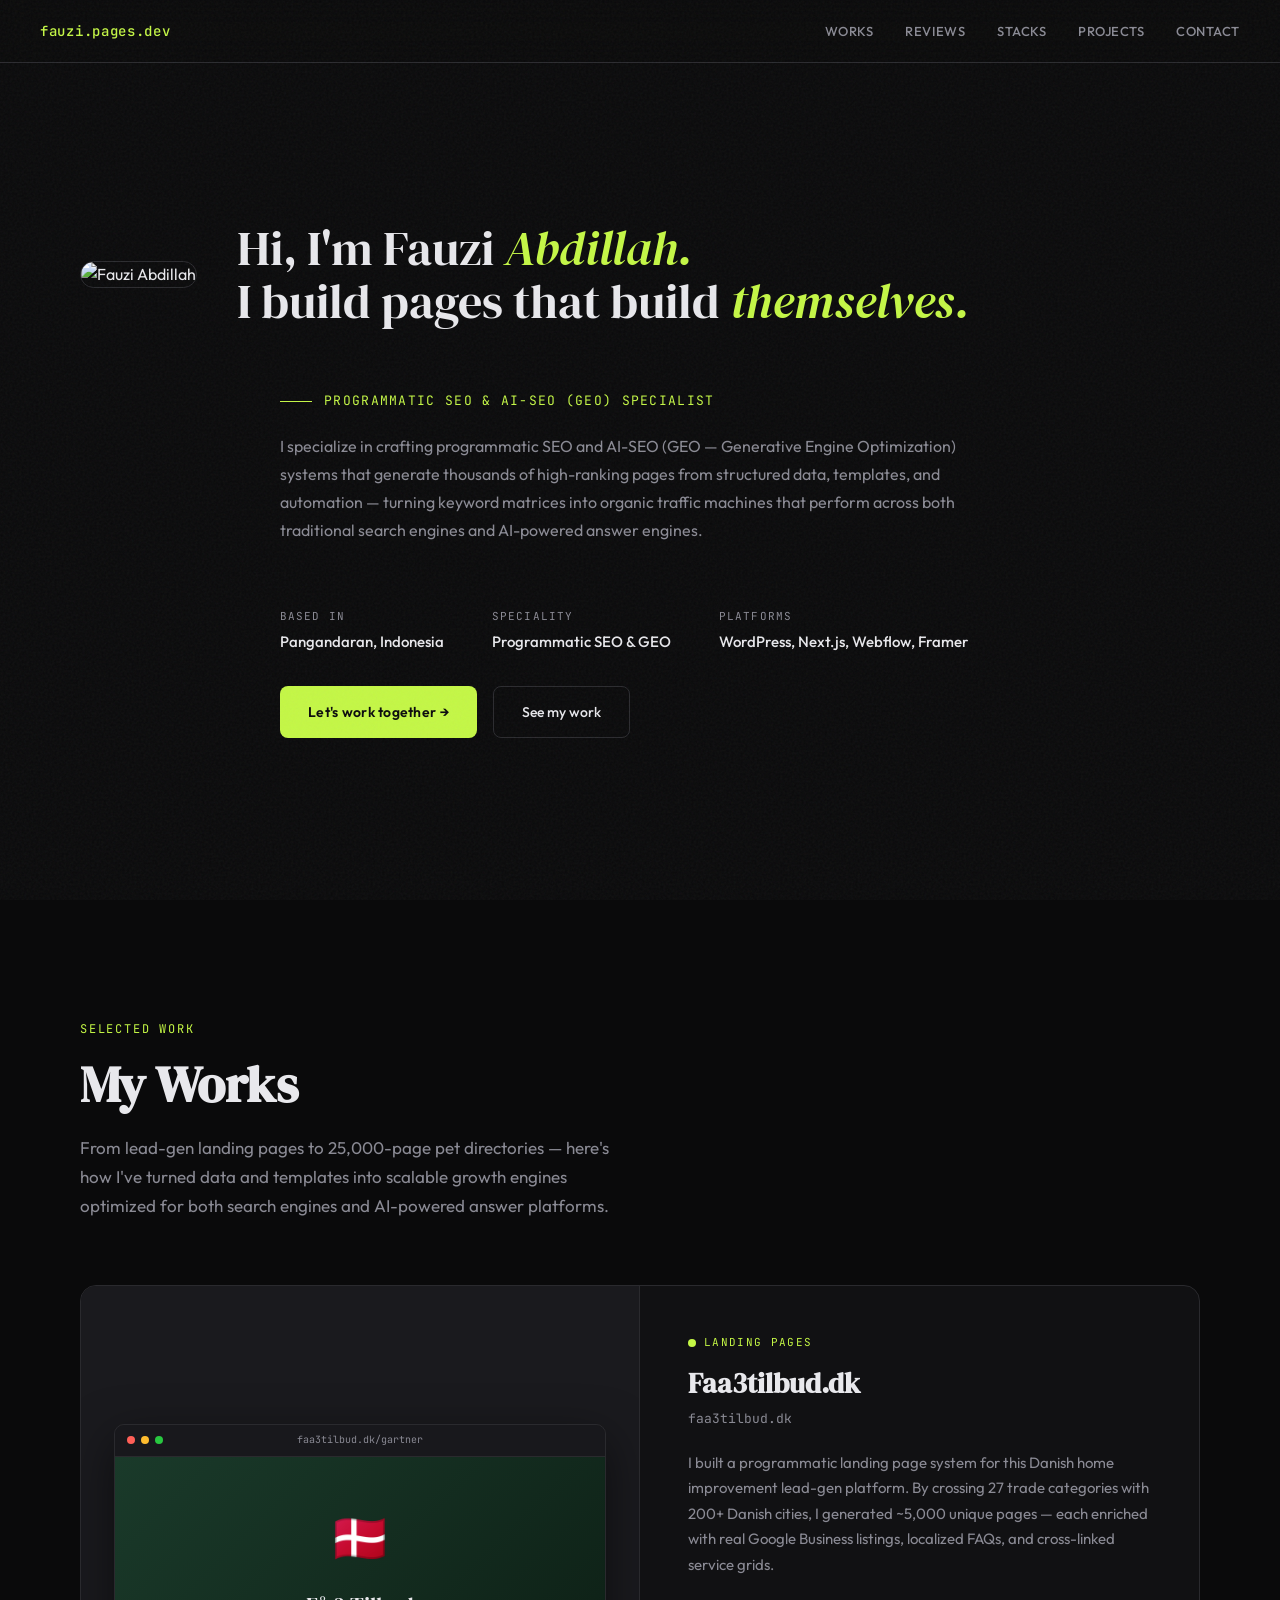
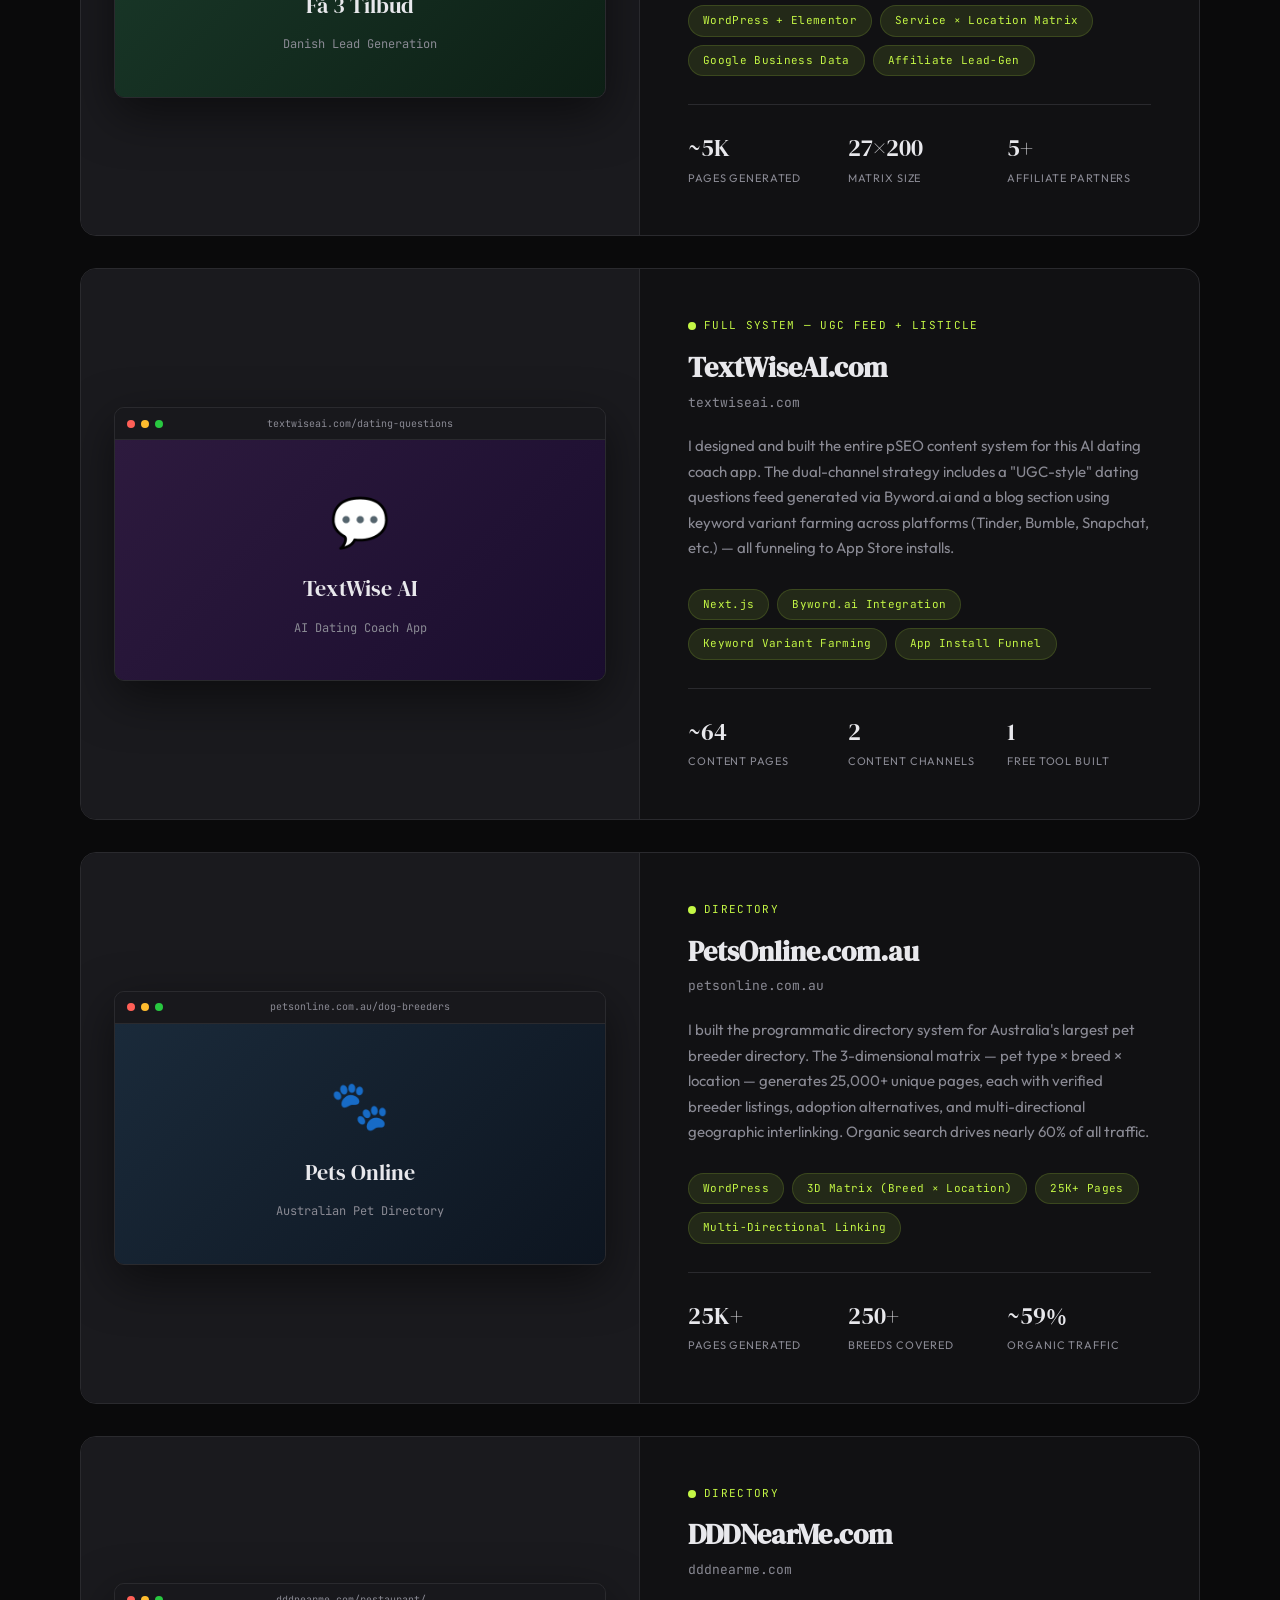
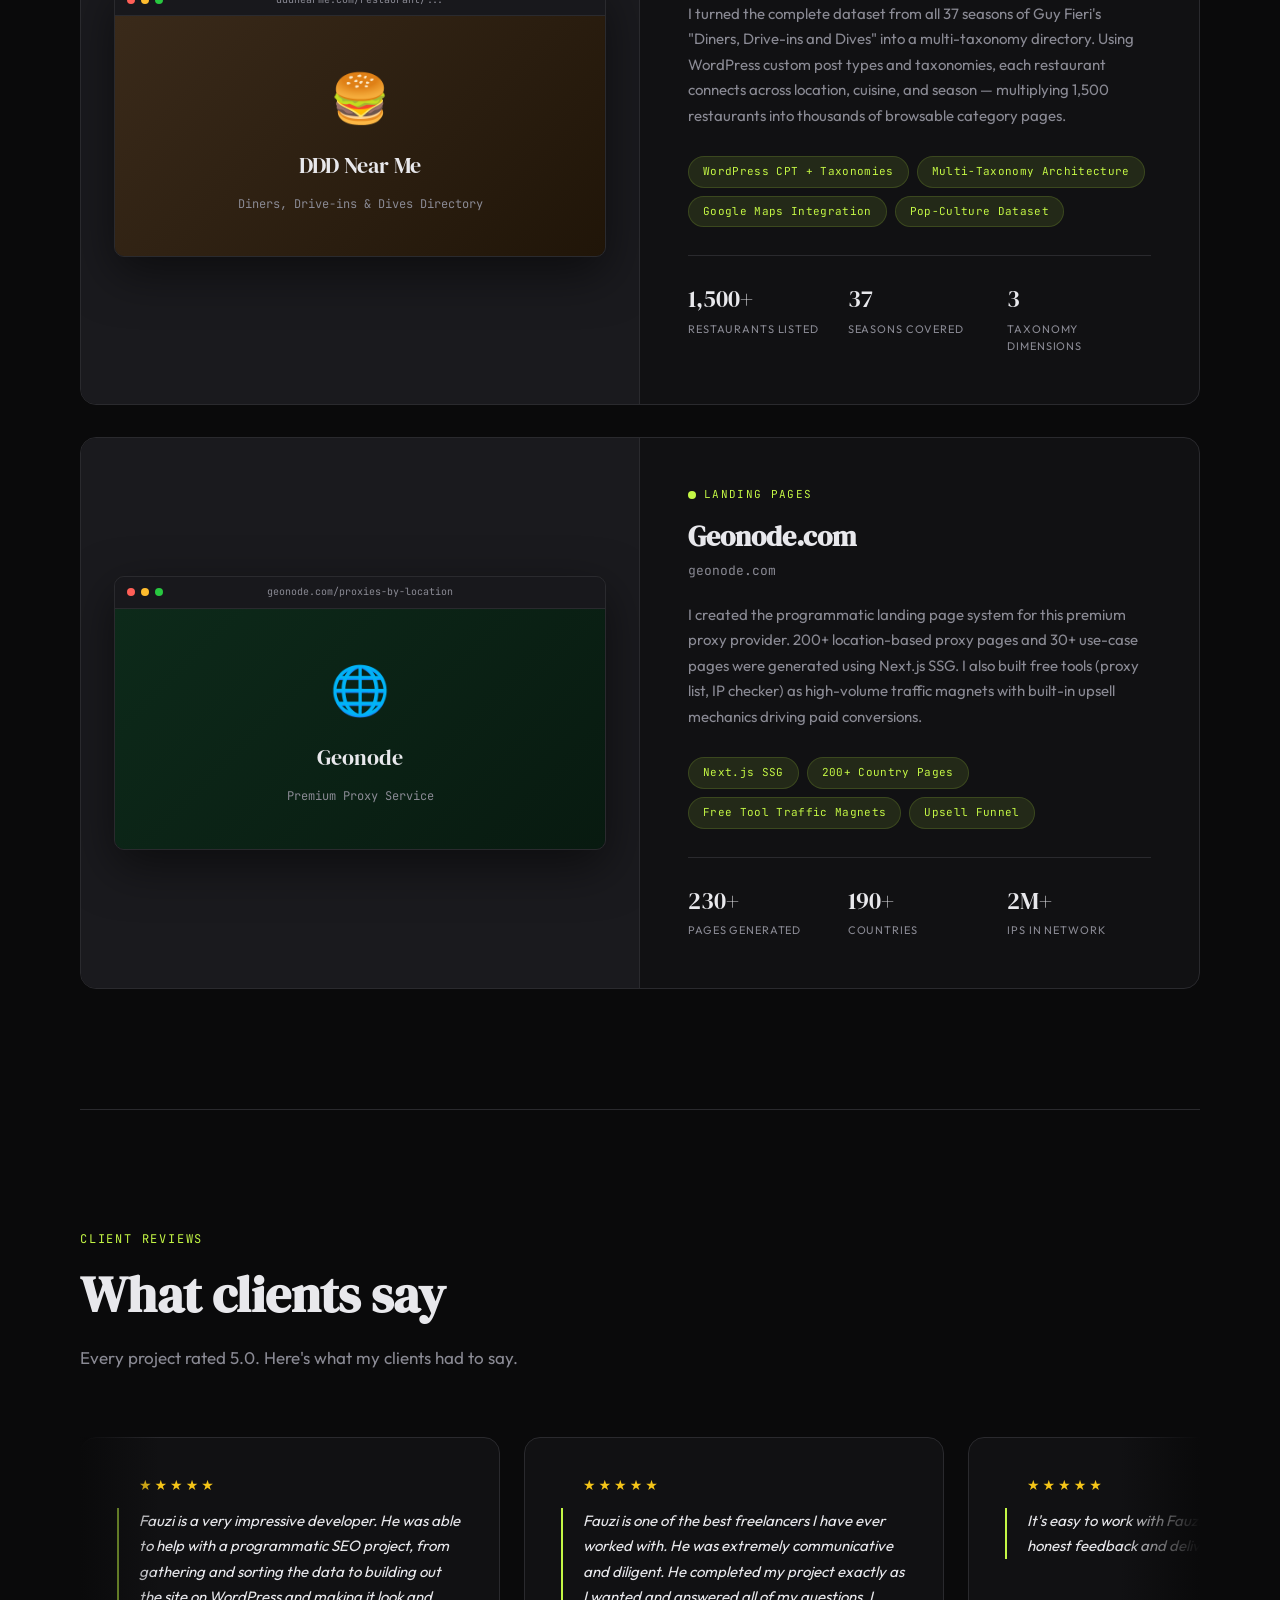
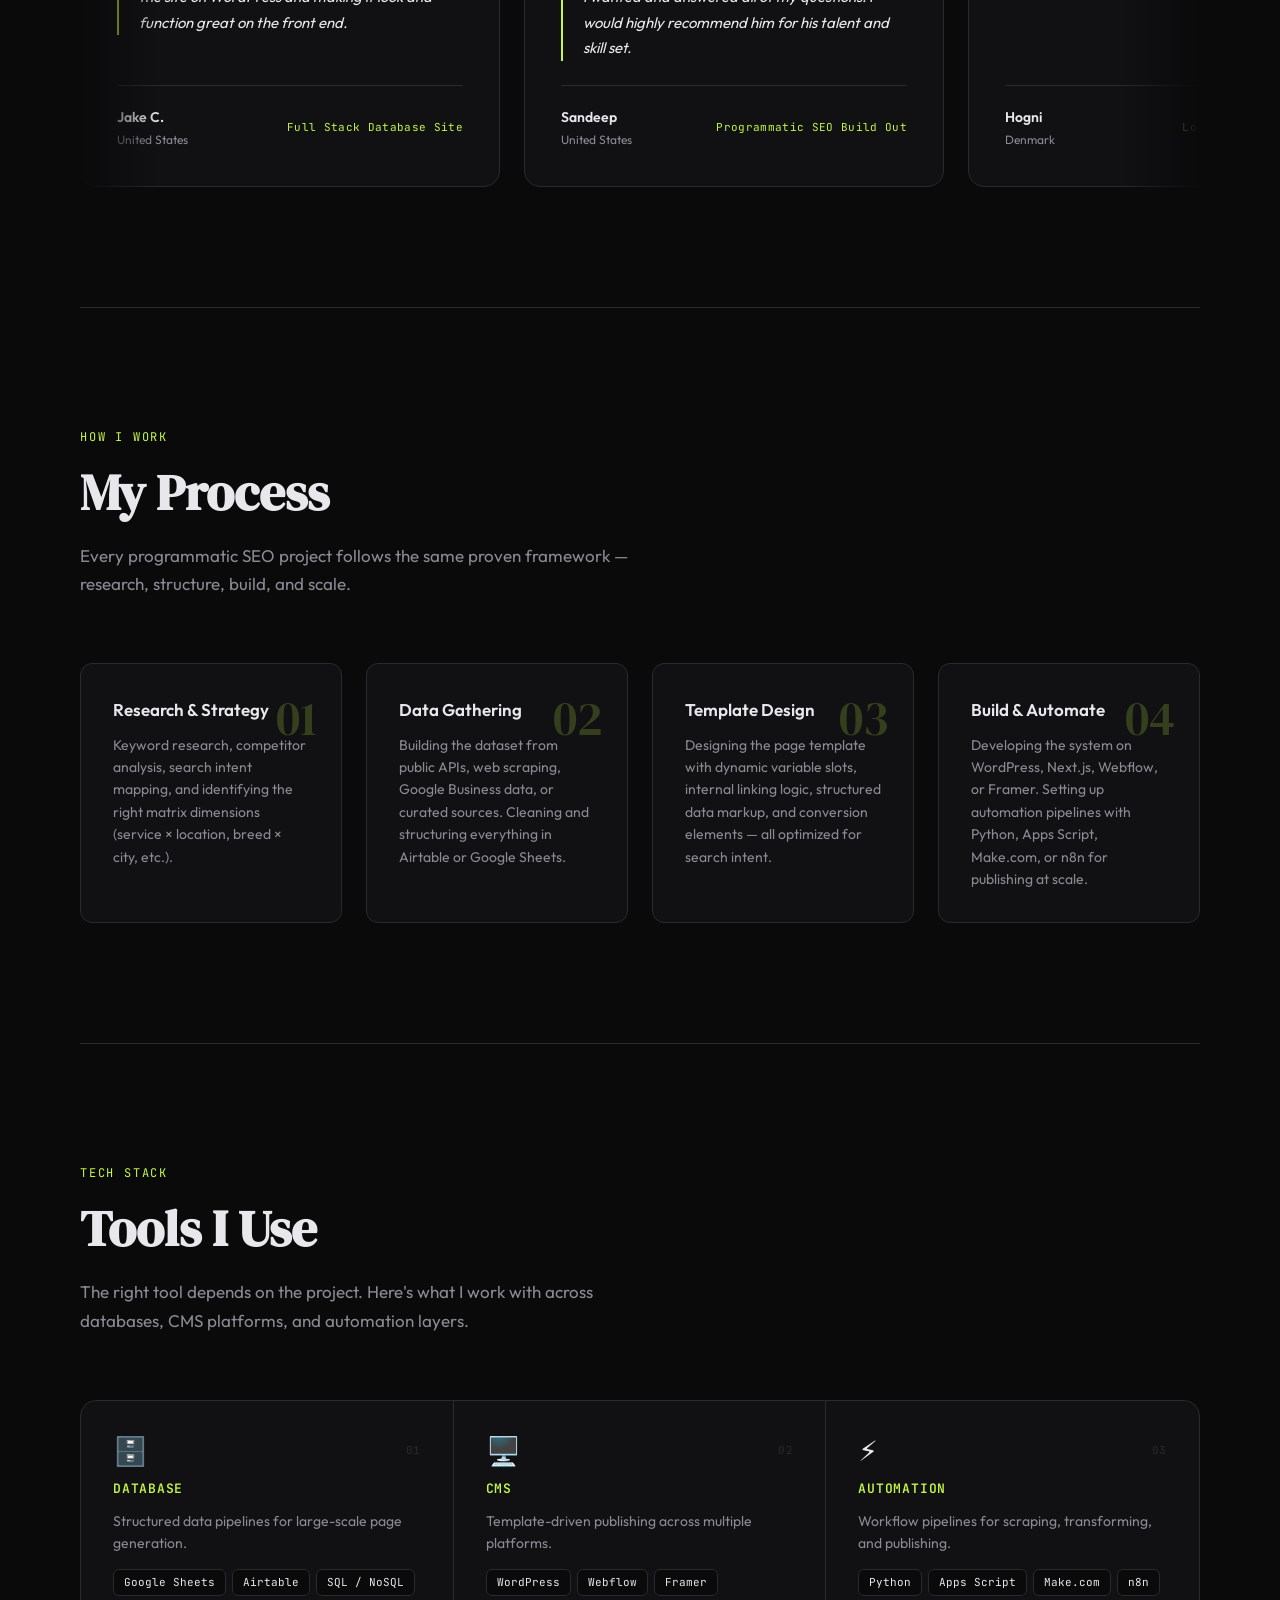
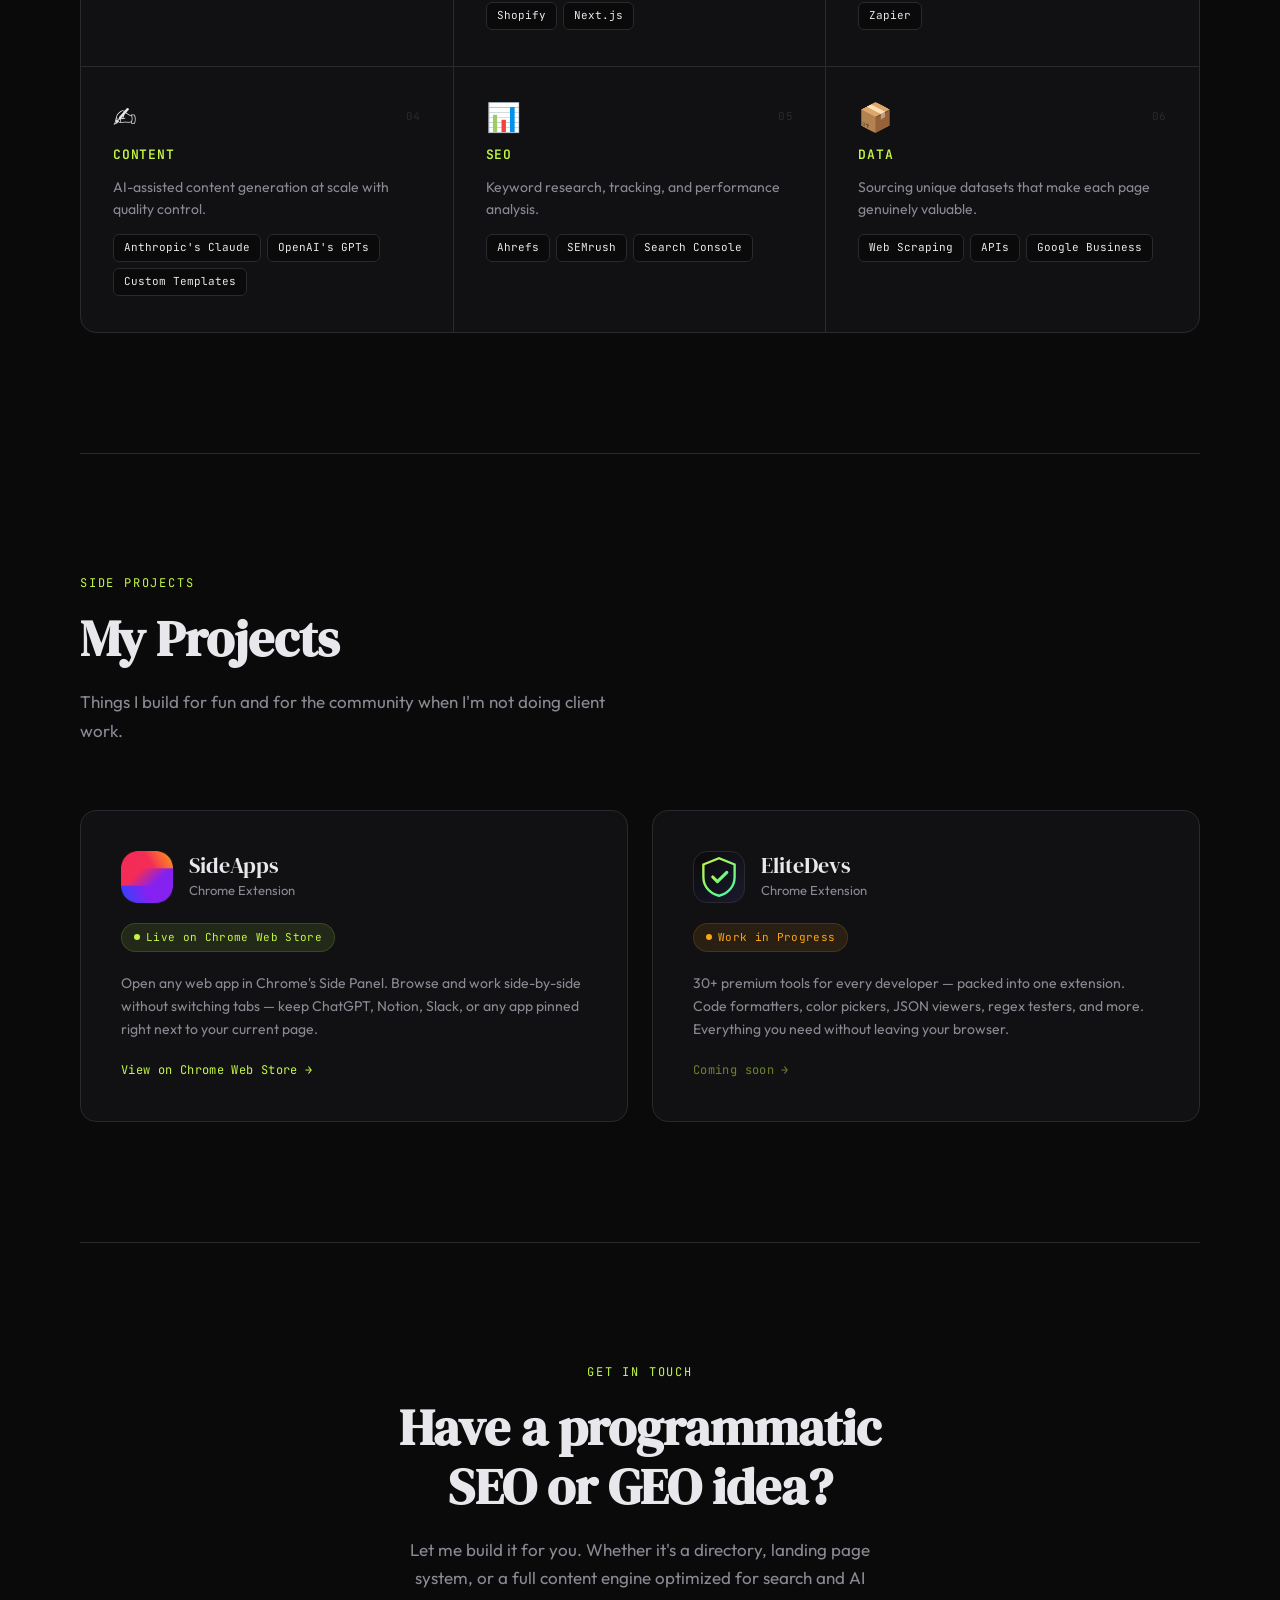
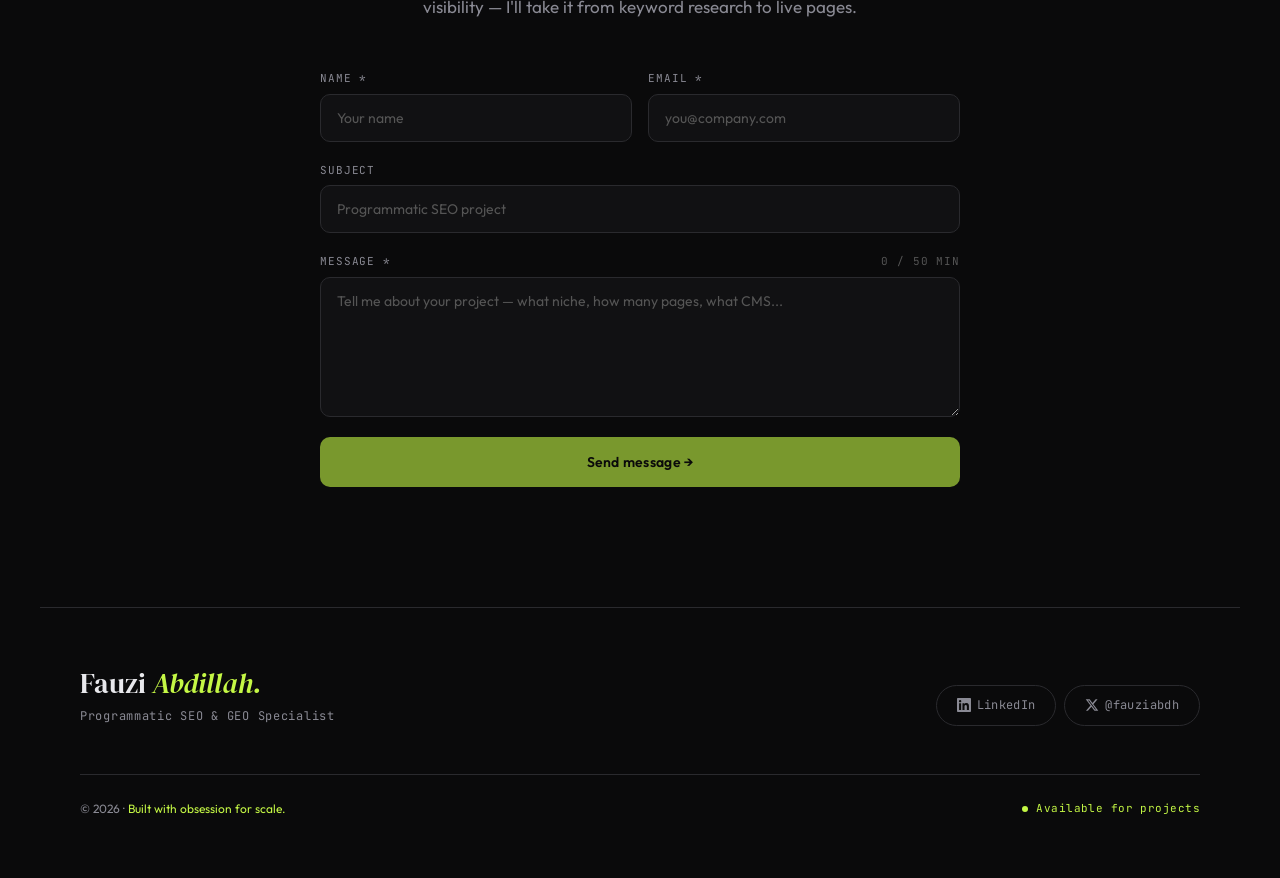
==== commit 1e31112d: "." ====
--- a/index.html
+++ b/index.html
@@ -83,7 +83,7 @@
     content: '';
     position: fixed;
     inset: 0;
-    background-image: url("data:image/svg+xml,%3Csvg viewBox='0 0 256 256' xmlns='http://www.w3.org/2000/svg'%3E%3Cfilter id='n'%3E%3CfeTurbulence type='fractalNoise' baseFrequency='0.9' numOctaves='4' stitchTiles='stitch'/%3E%3C/filter%3E%3Crect width='100%25' height='100%25' filter='url(%23n)' opacity='0.03'/%3E%3C/svg%3E");
+    background-image: url("data:image/svg+xml,%3Csvg viewBox='0 0 256 256' xmlns='http://www.w3.org/2000/svg'%3E%3Cfilter id='n'%3E%3CfeTurbulence type='fractalNoise' baseFrequency='1.5' numOctaves='5' stitchTiles='stitch'/%3E%3C/filter%3E%3Crect width='100%25' height='100%25' filter='url(%23n)' opacity='0.05'/%3E%3C/svg%3E");
     pointer-events: none;
     z-index: 9999;
   }
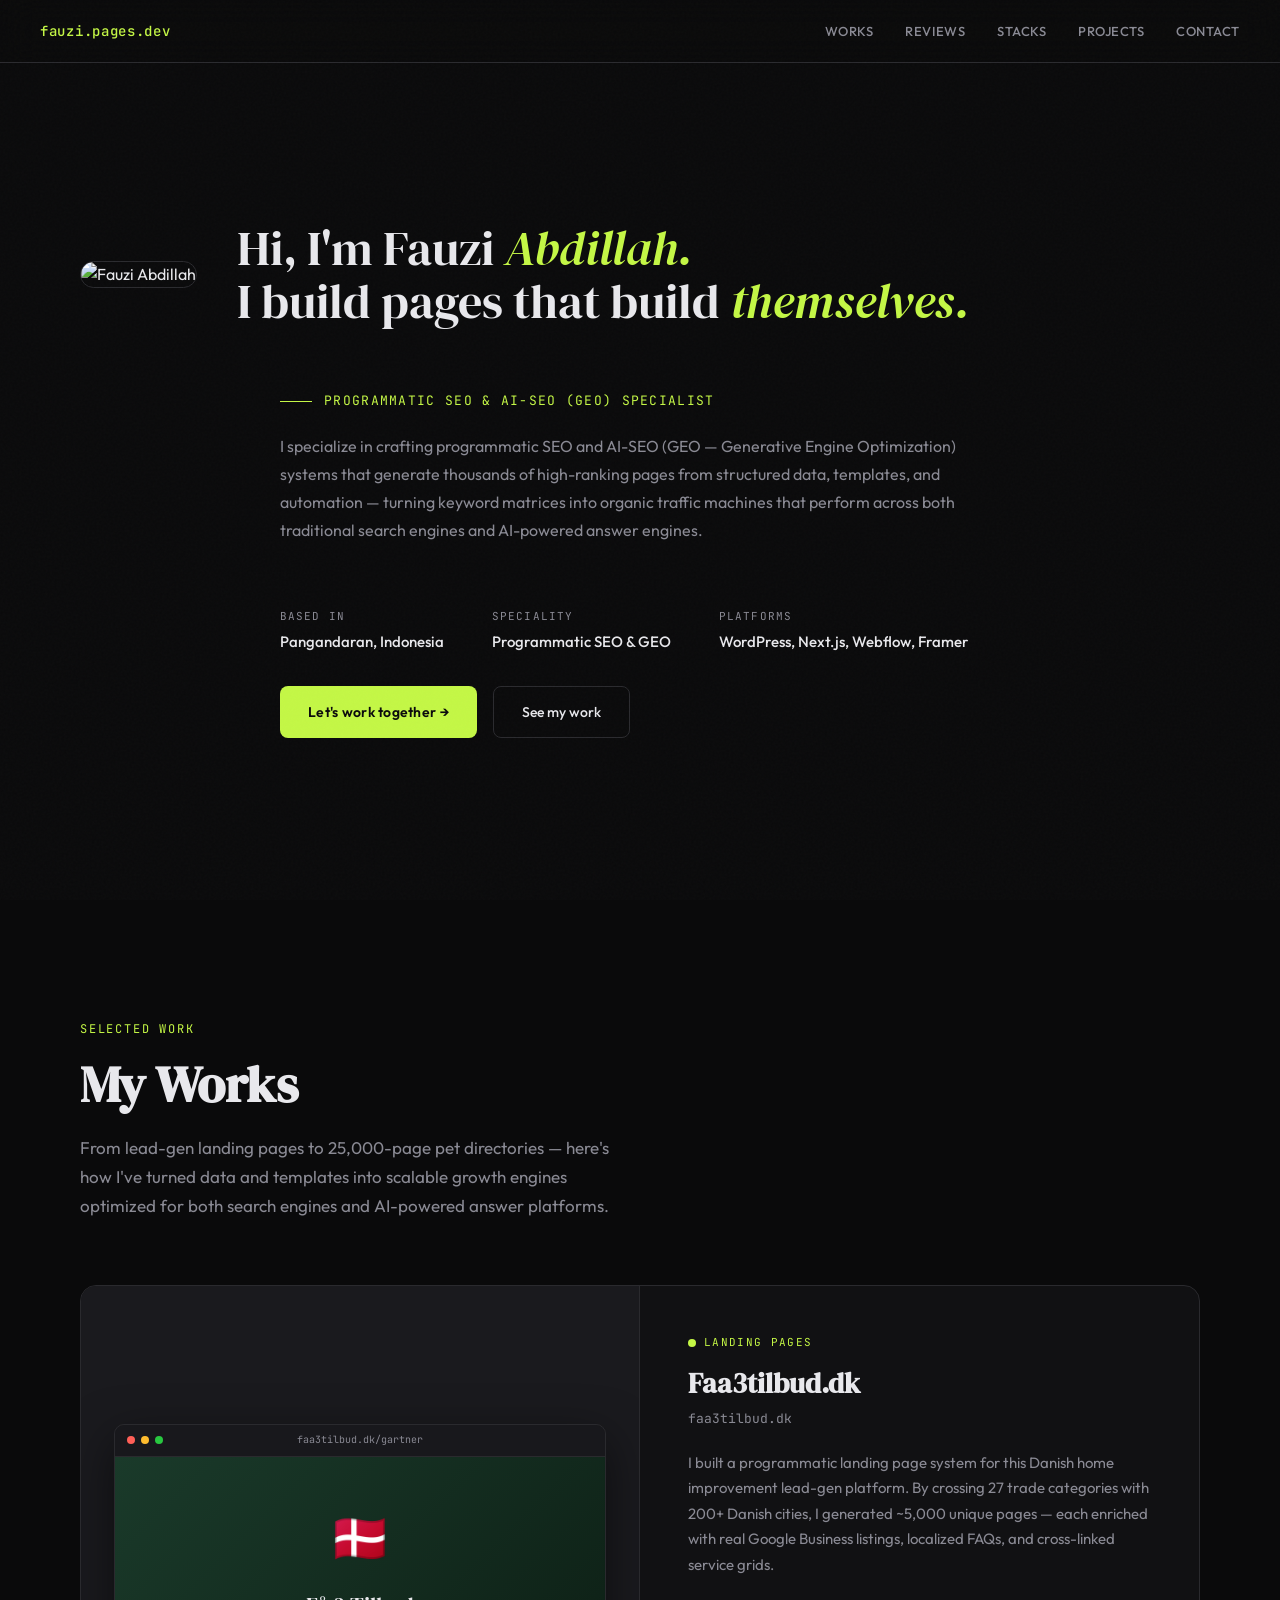
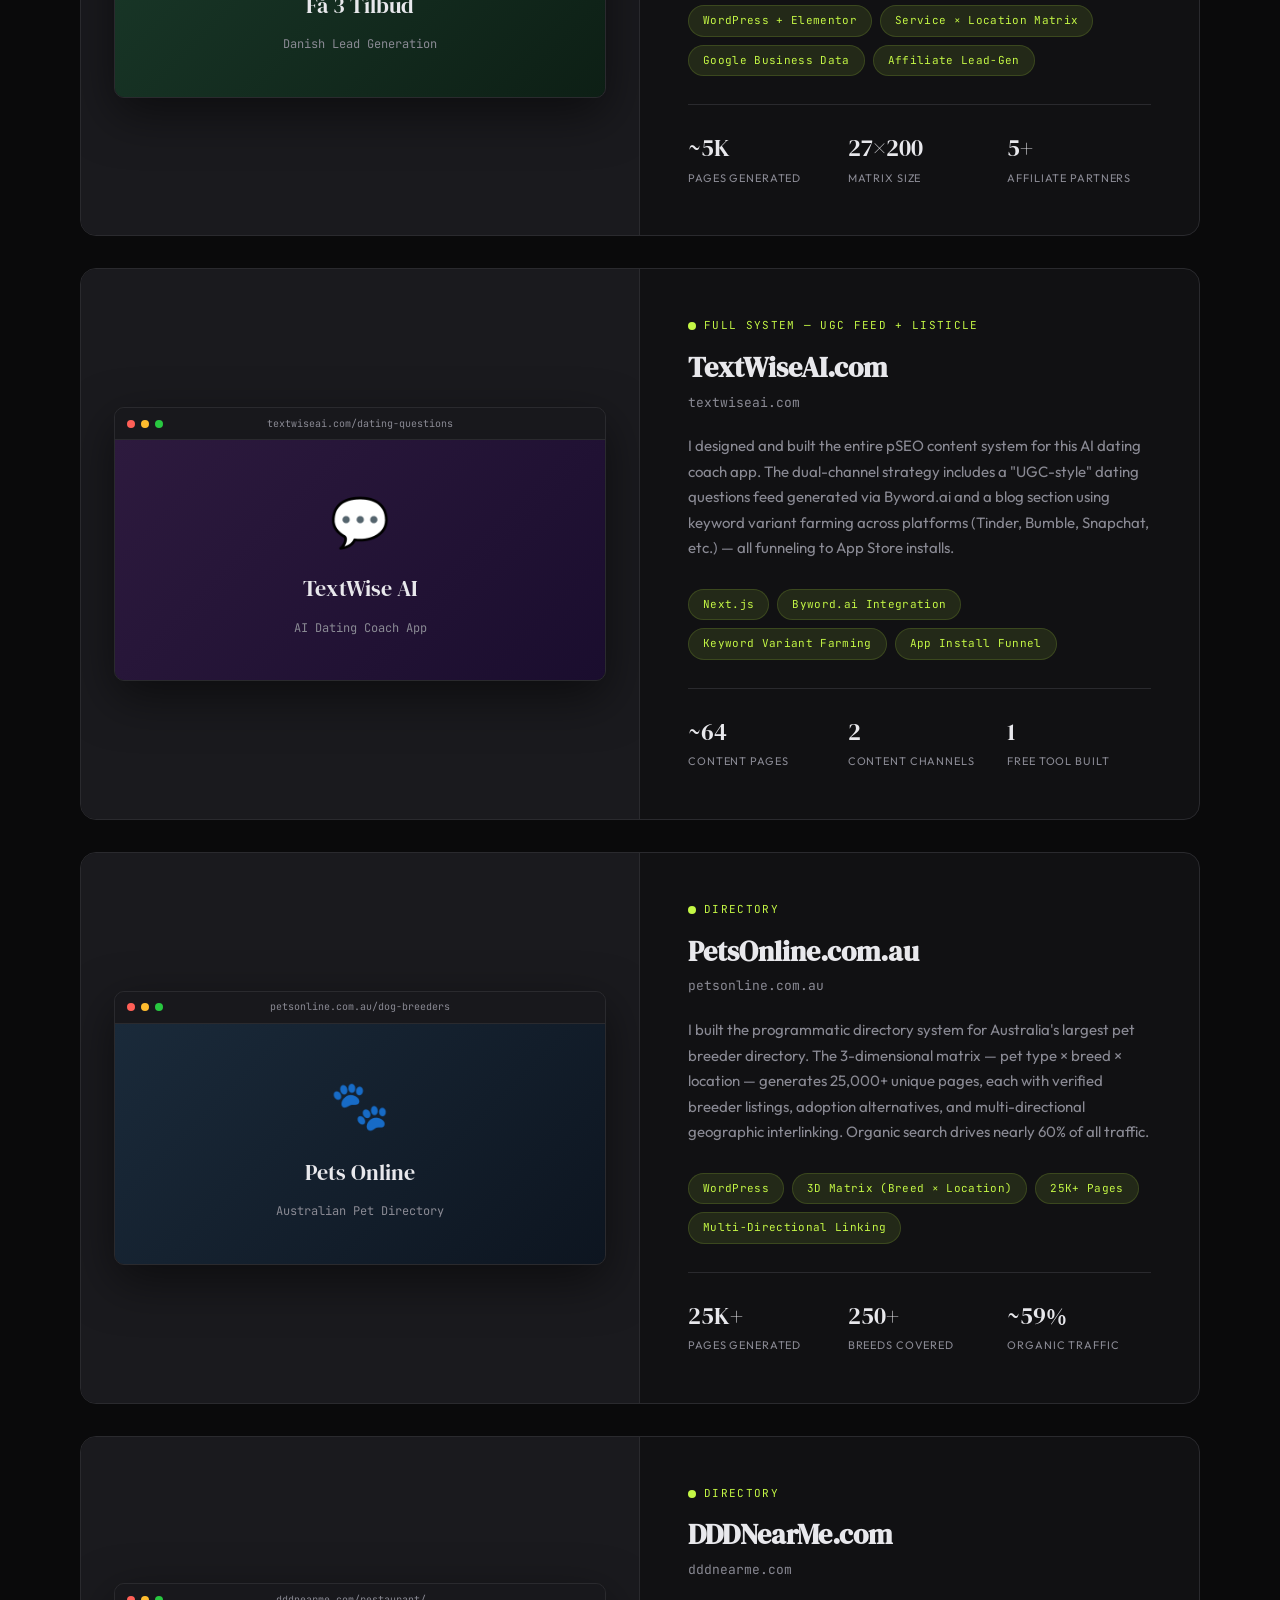
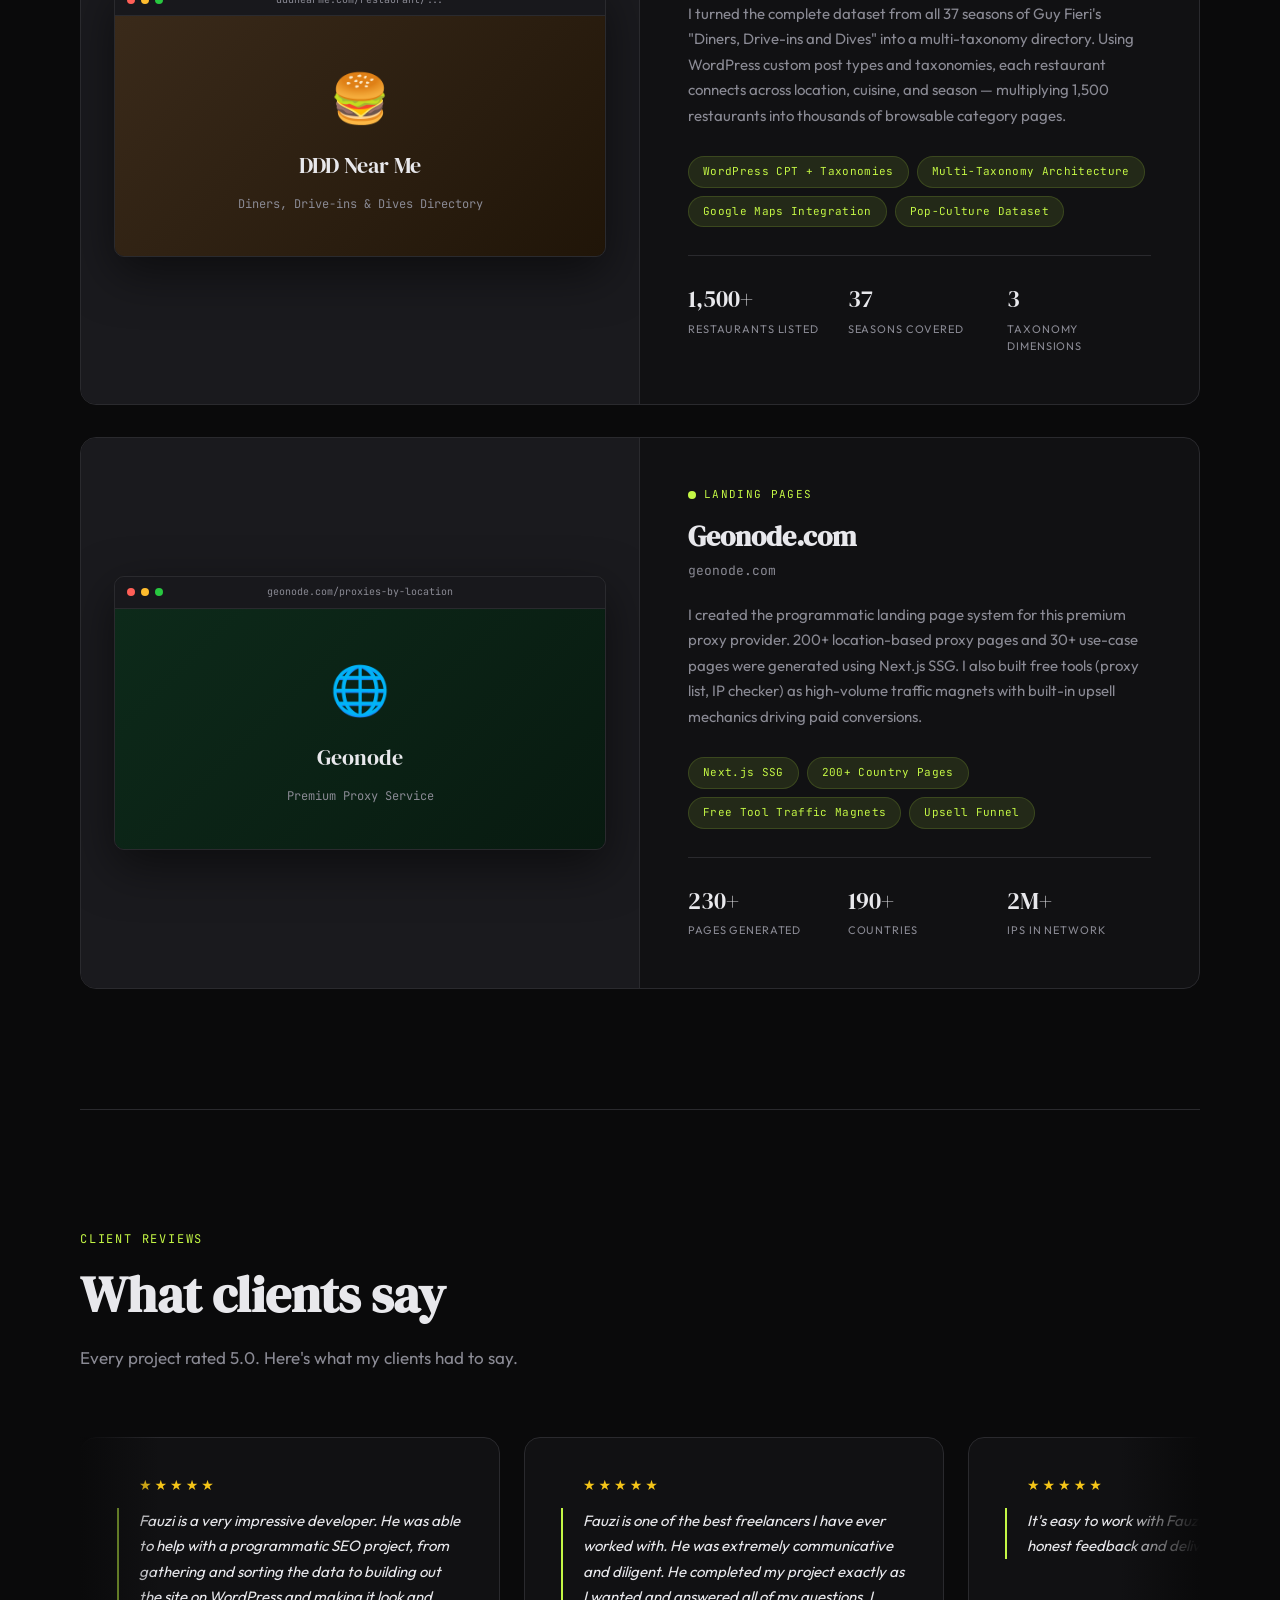
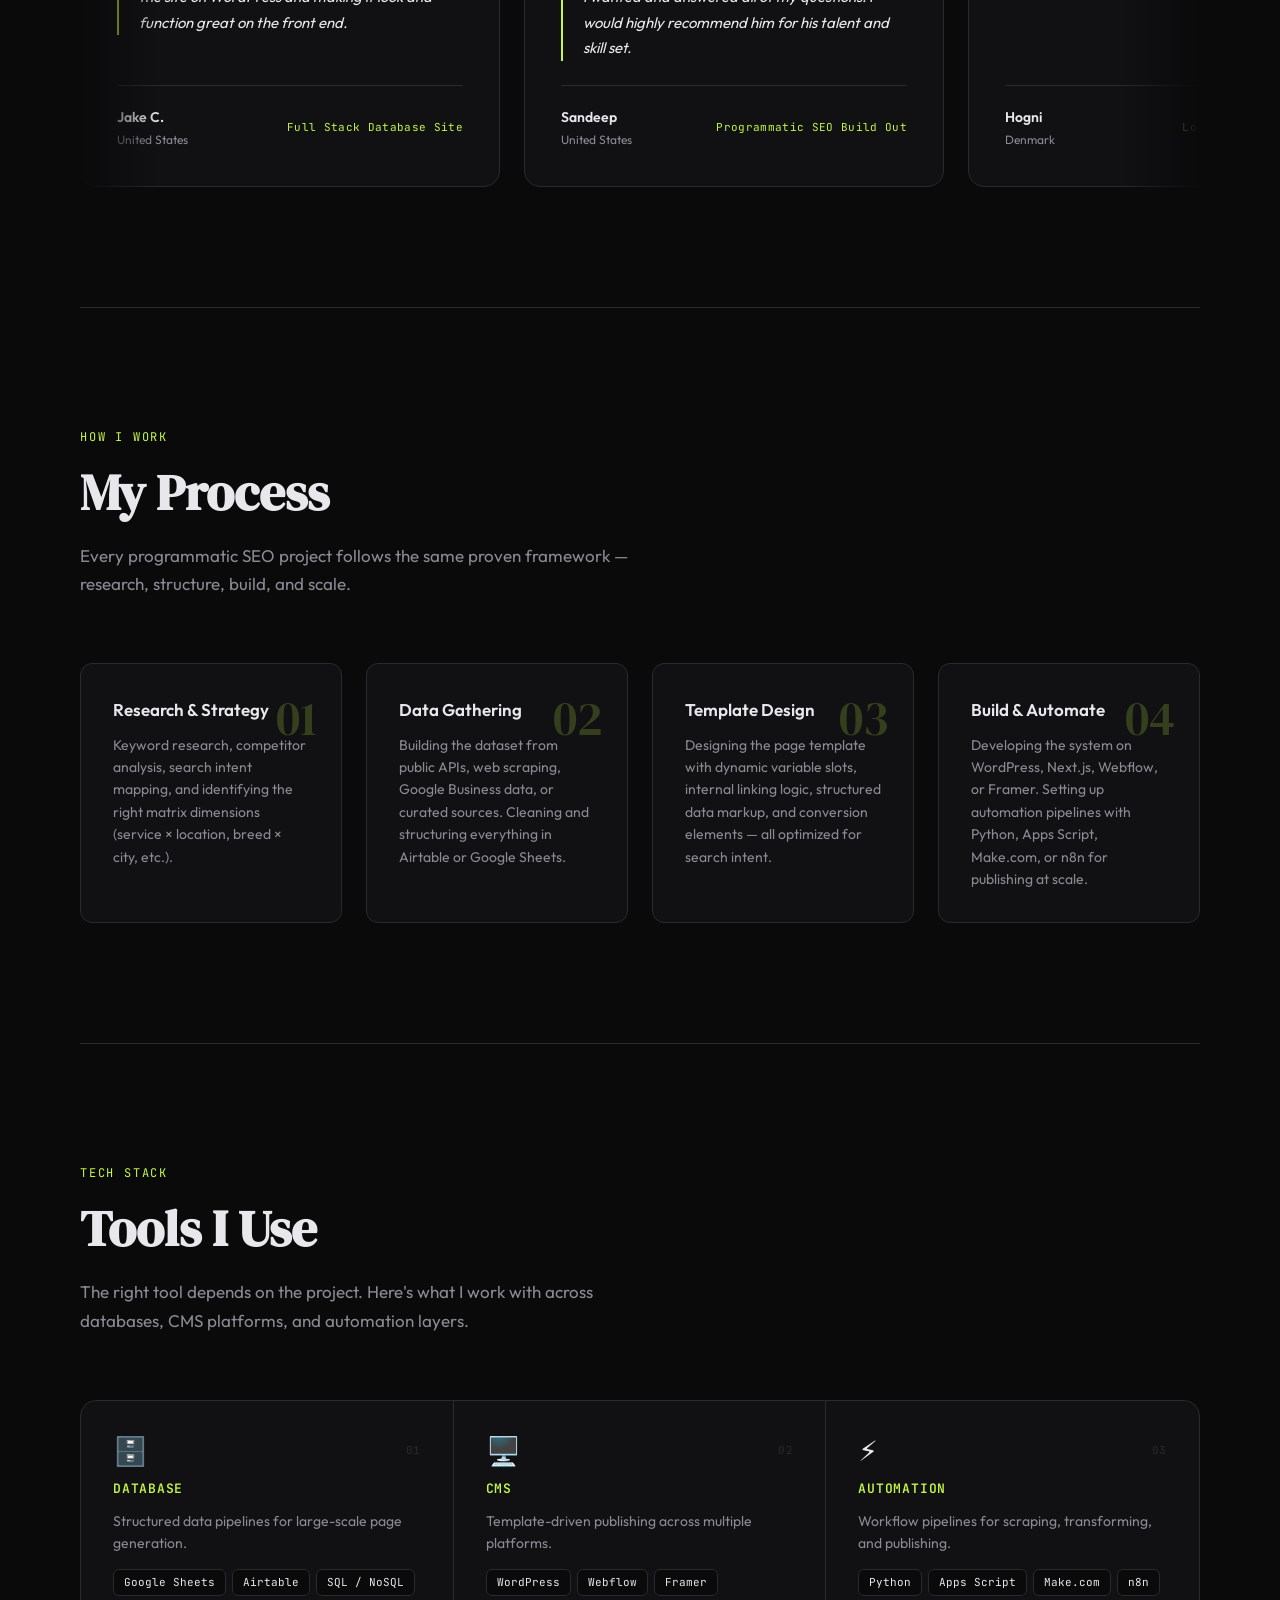
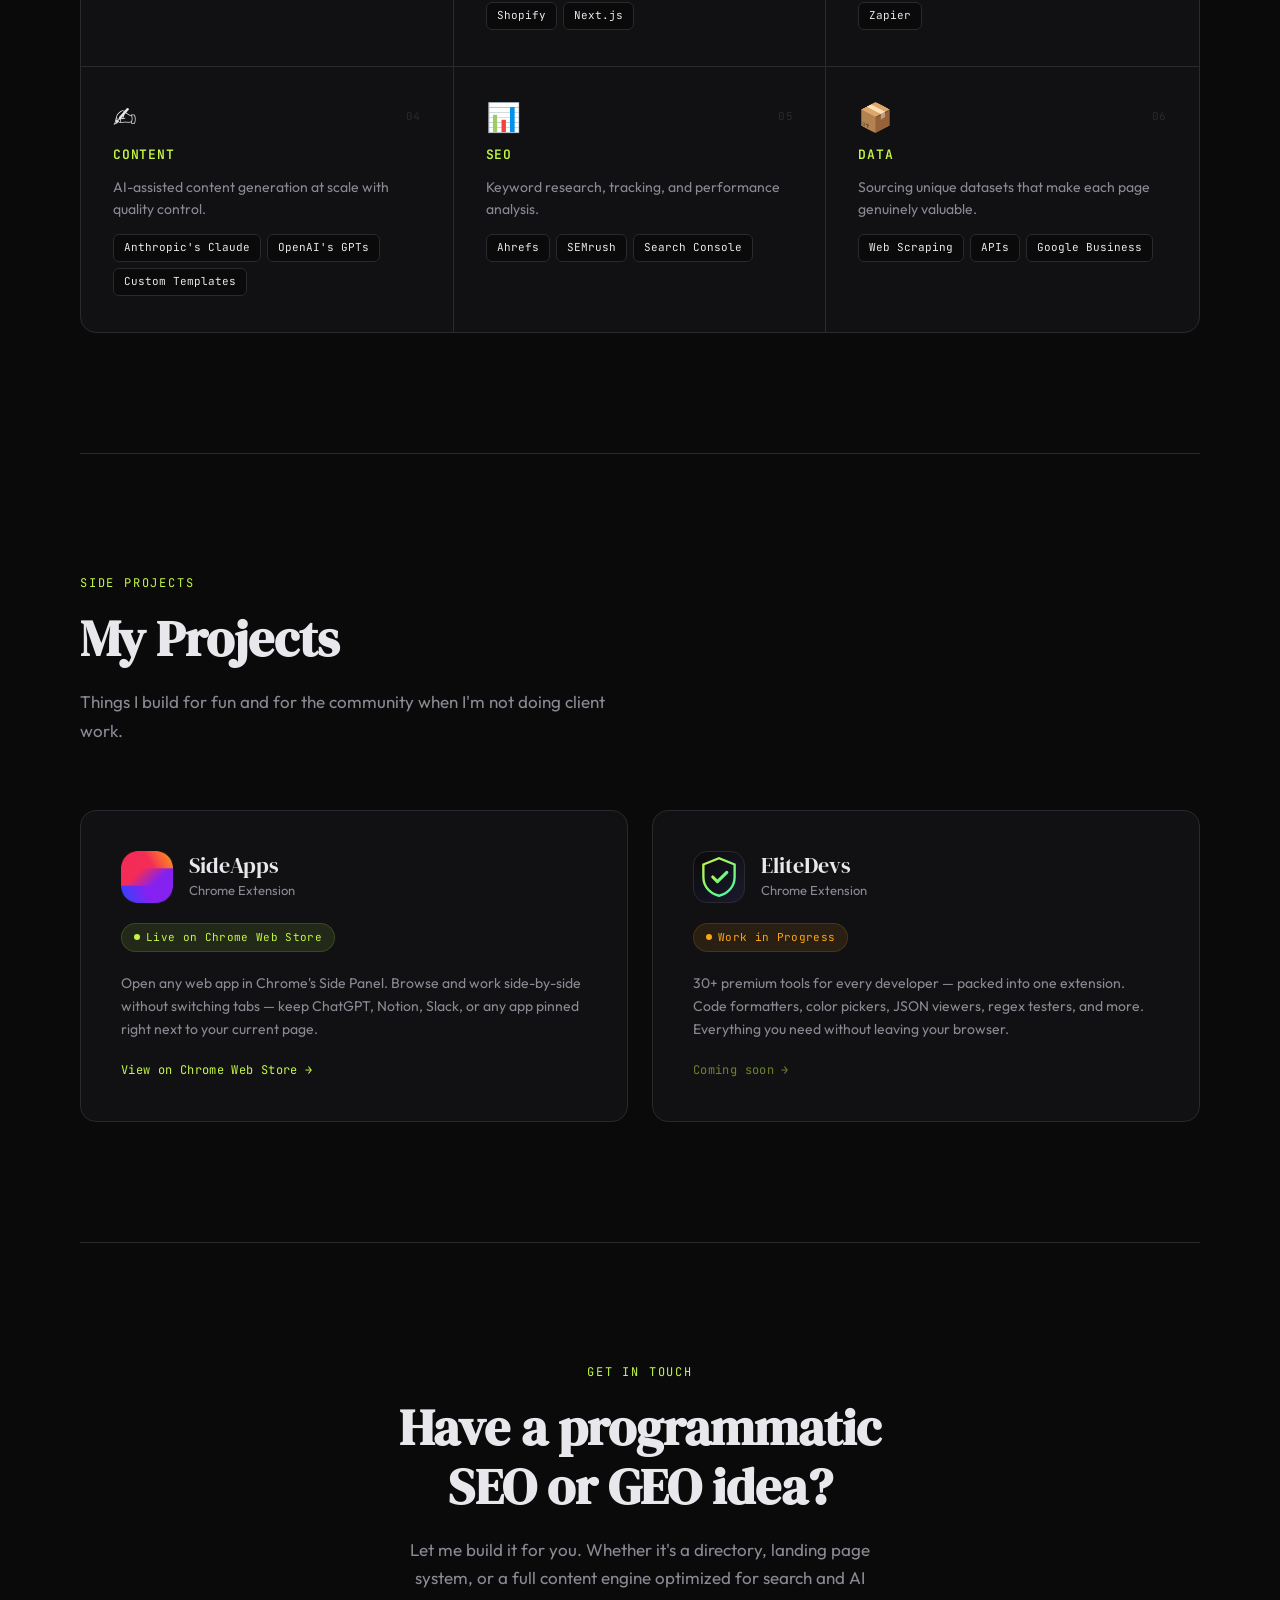
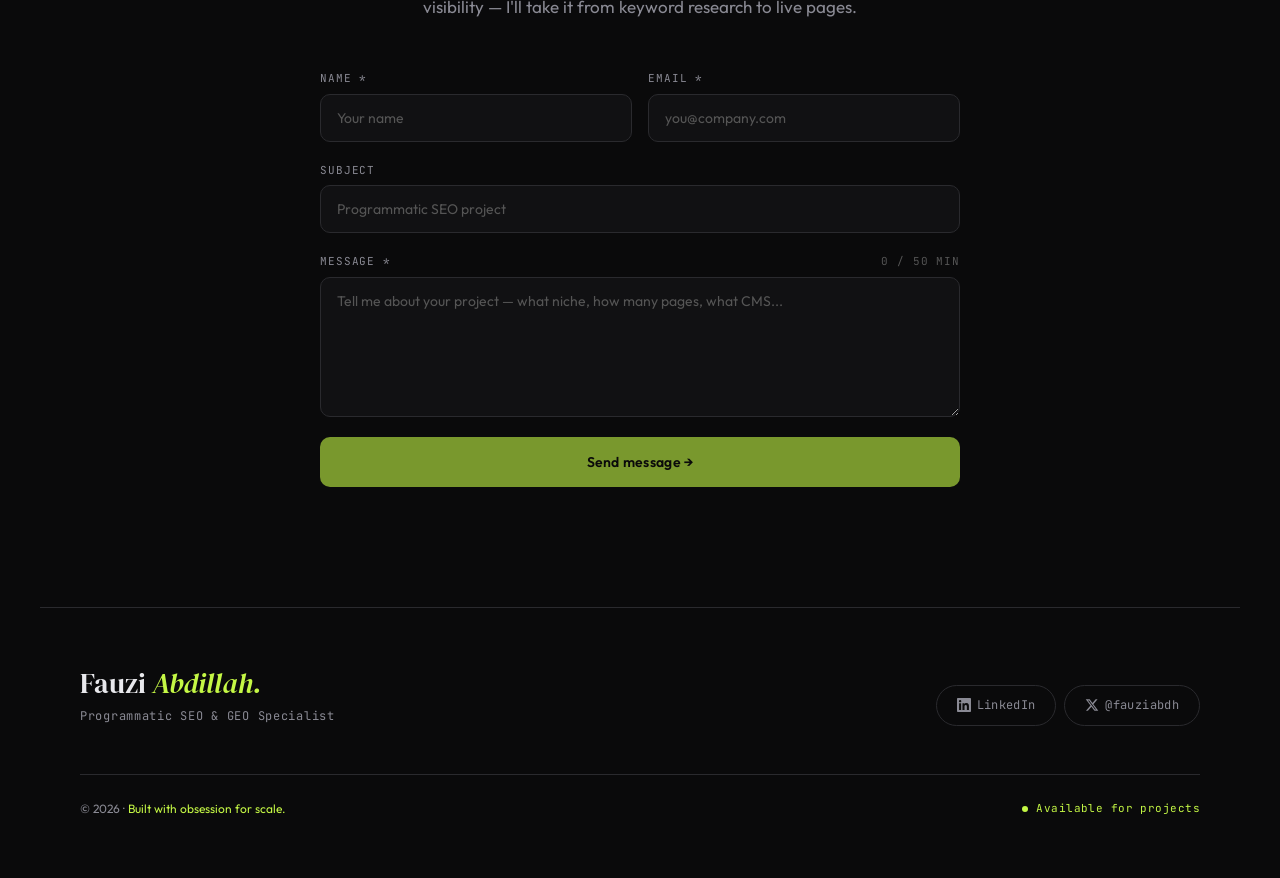
==== commit 63c03cec: ".." ====
--- a/index.html
+++ b/index.html
@@ -83,7 +83,7 @@
     content: '';
     position: fixed;
     inset: 0;
-    background-image: url("data:image/svg+xml,%3Csvg viewBox='0 0 256 256' xmlns='http://www.w3.org/2000/svg'%3E%3Cfilter id='n'%3E%3CfeTurbulence type='fractalNoise' baseFrequency='1.5' numOctaves='5' stitchTiles='stitch'/%3E%3C/filter%3E%3Crect width='100%25' height='100%25' filter='url(%23n)' opacity='0.05'/%3E%3C/svg%3E");
+    background-image: url("data:image/svg+xml,%3Csvg viewBox='0 0 256 256' xmlns='http://www.w3.org/2000/svg'%3E%3Cfilter id='n'%3E%3CfeTurbulence type='fractalNoise' baseFrequency='1.5' numOctaves='5' stitchTiles='stitch'/%3E%3C/filter%3E%3Crect width='100%25' height='100%25' filter='url(%23n)' opacity='0.025'/%3E%3C/svg%3E");
     pointer-events: none;
     z-index: 9999;
   }
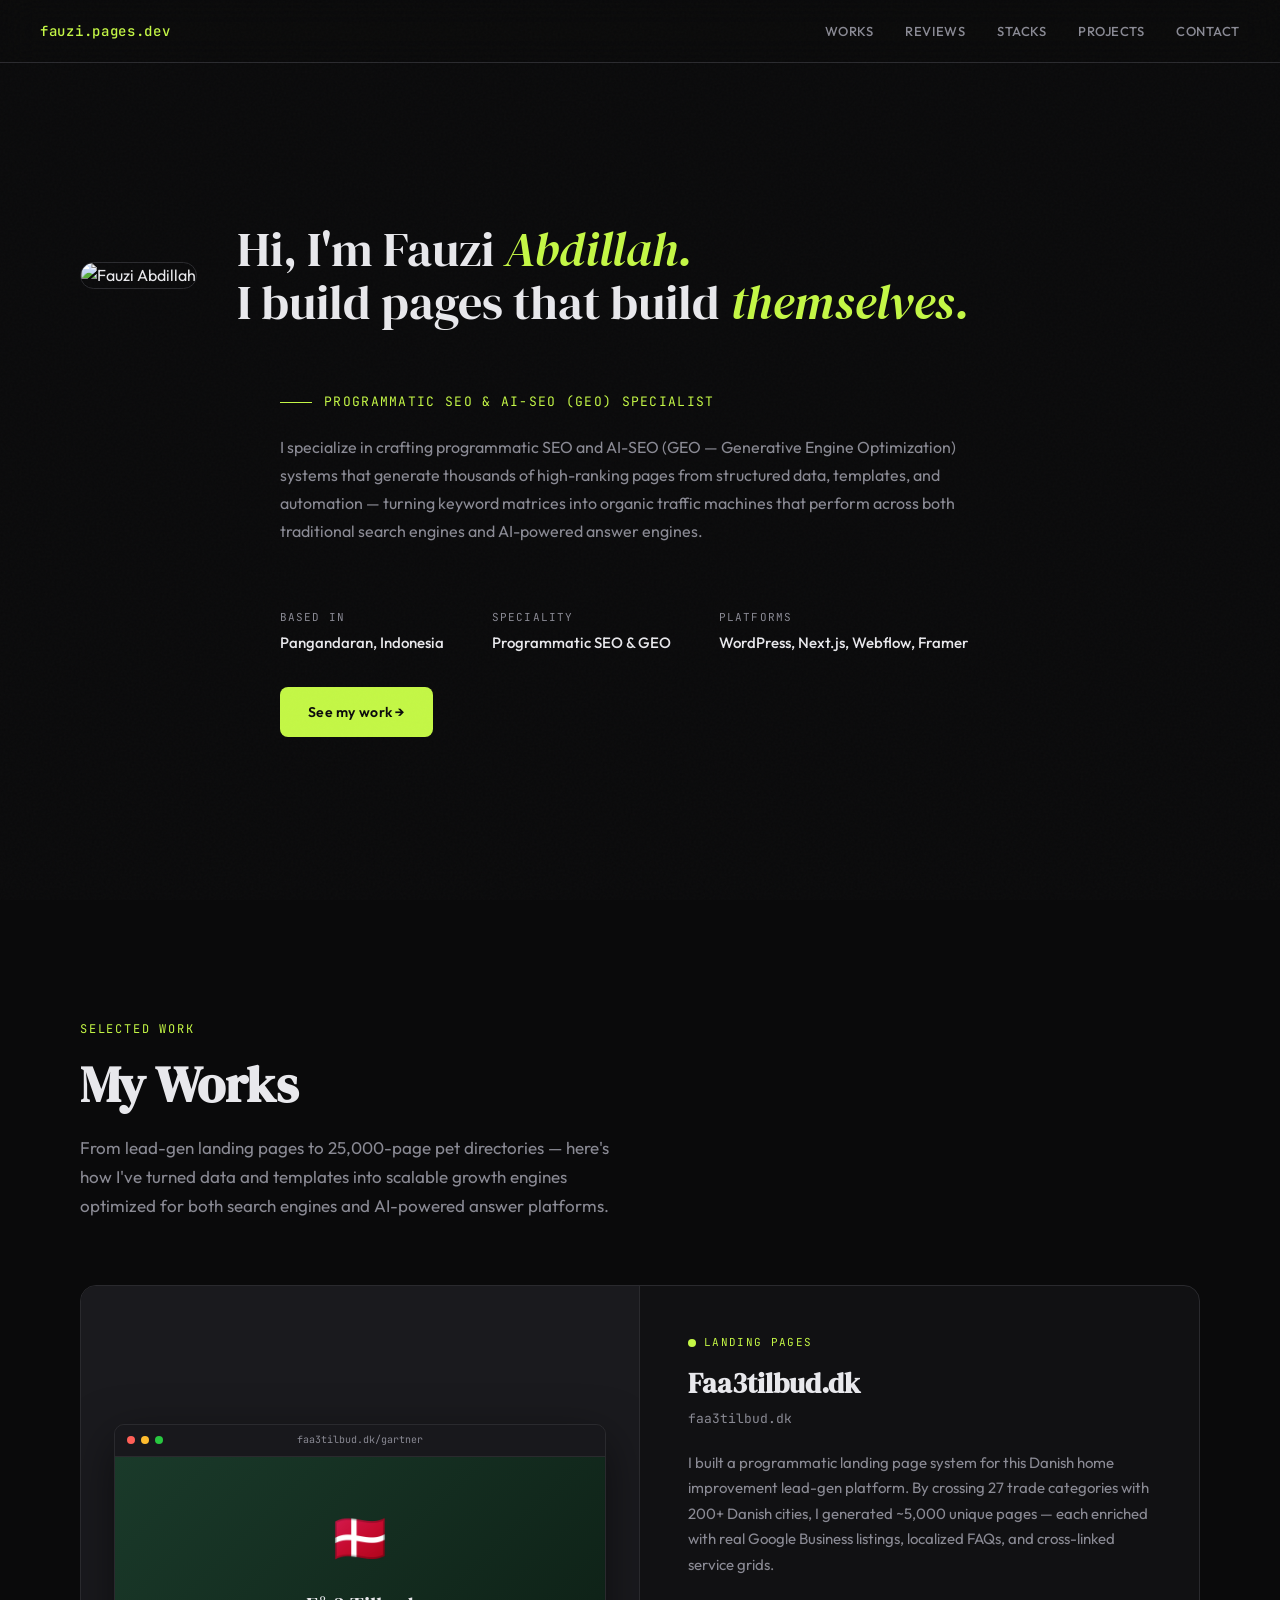
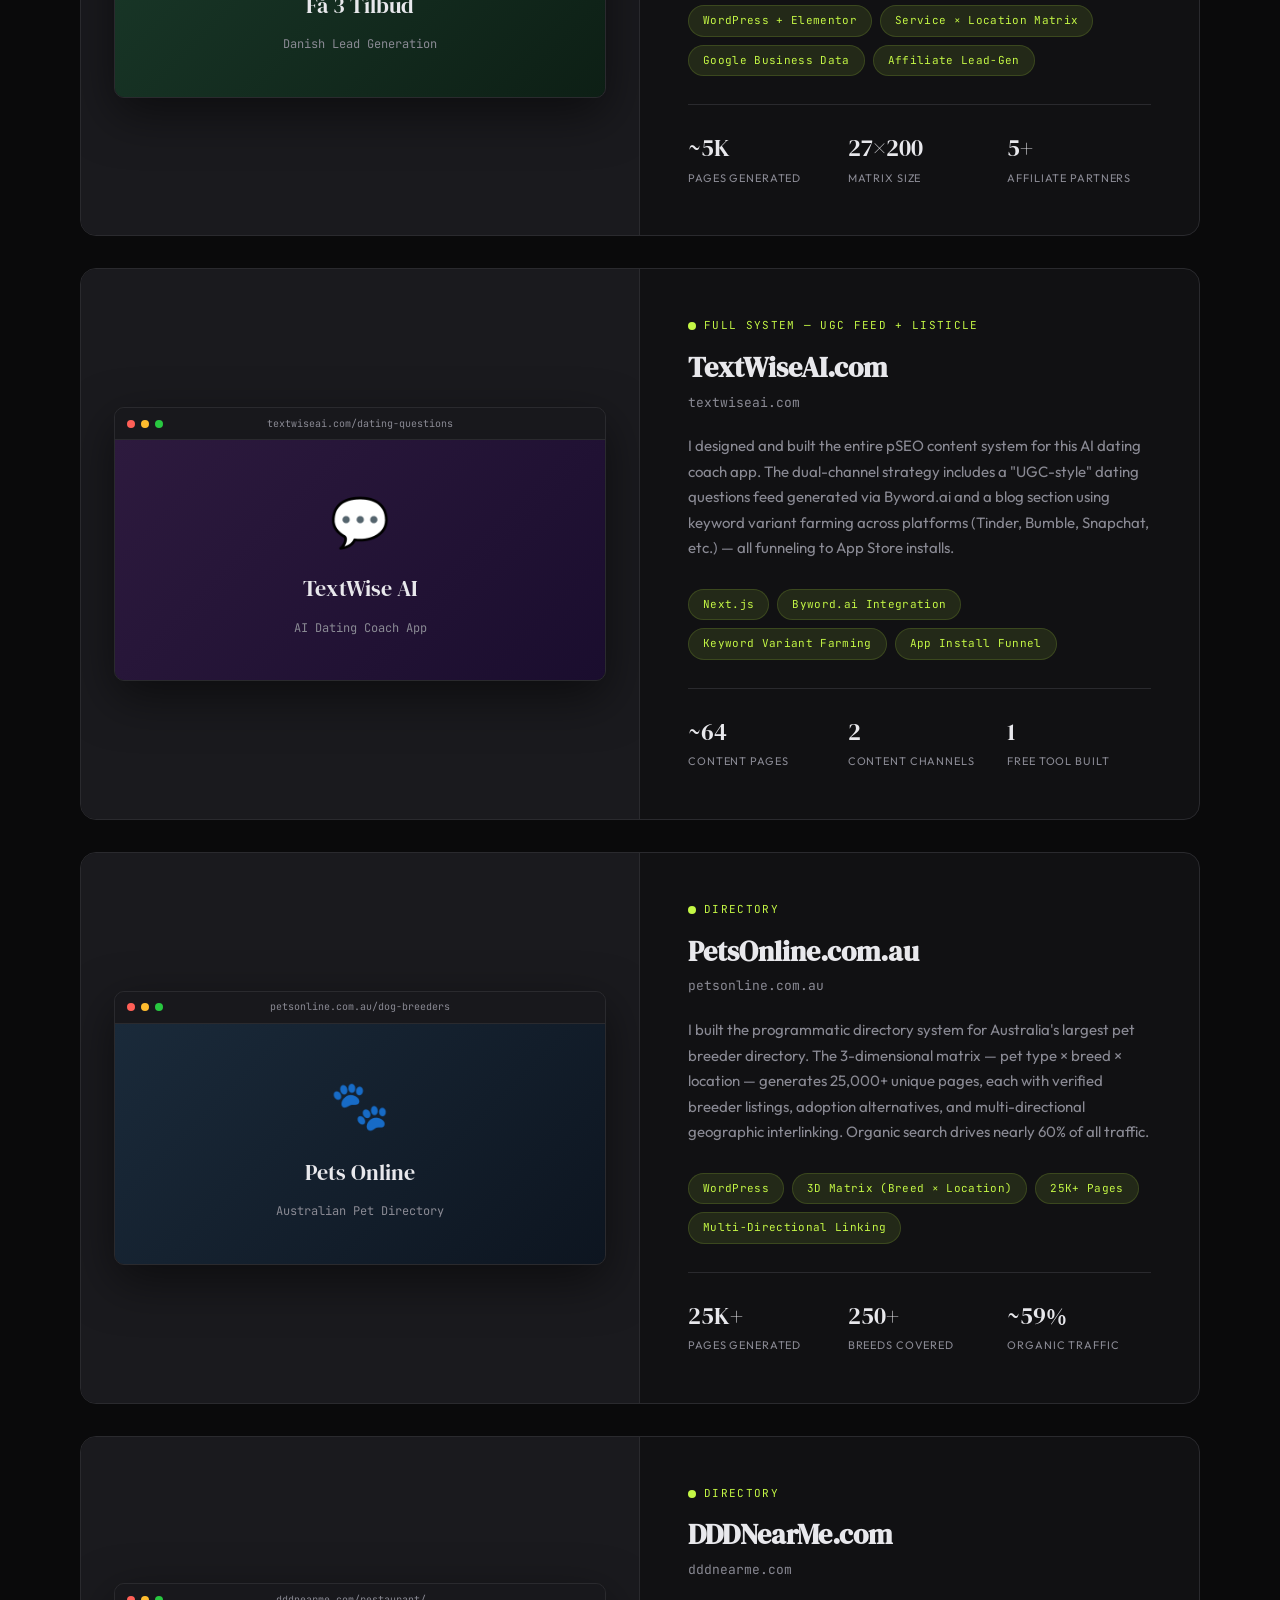
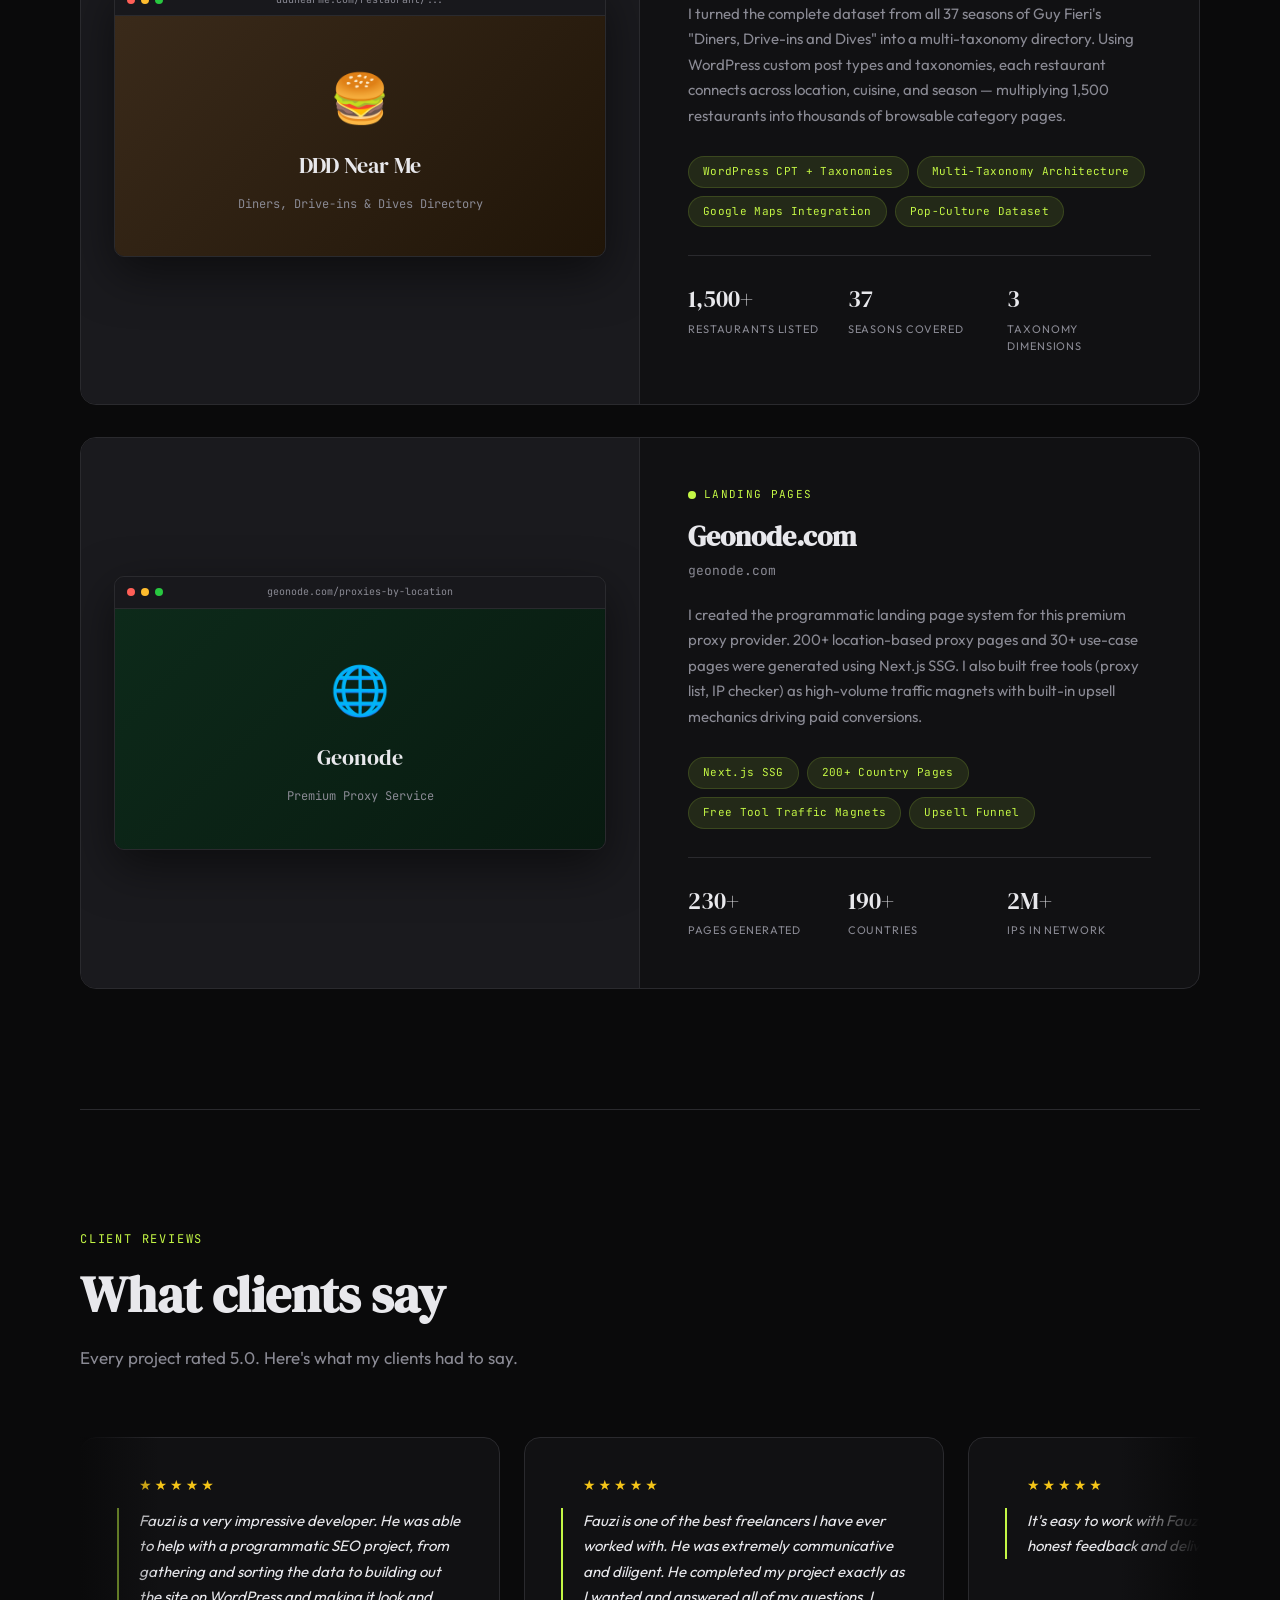
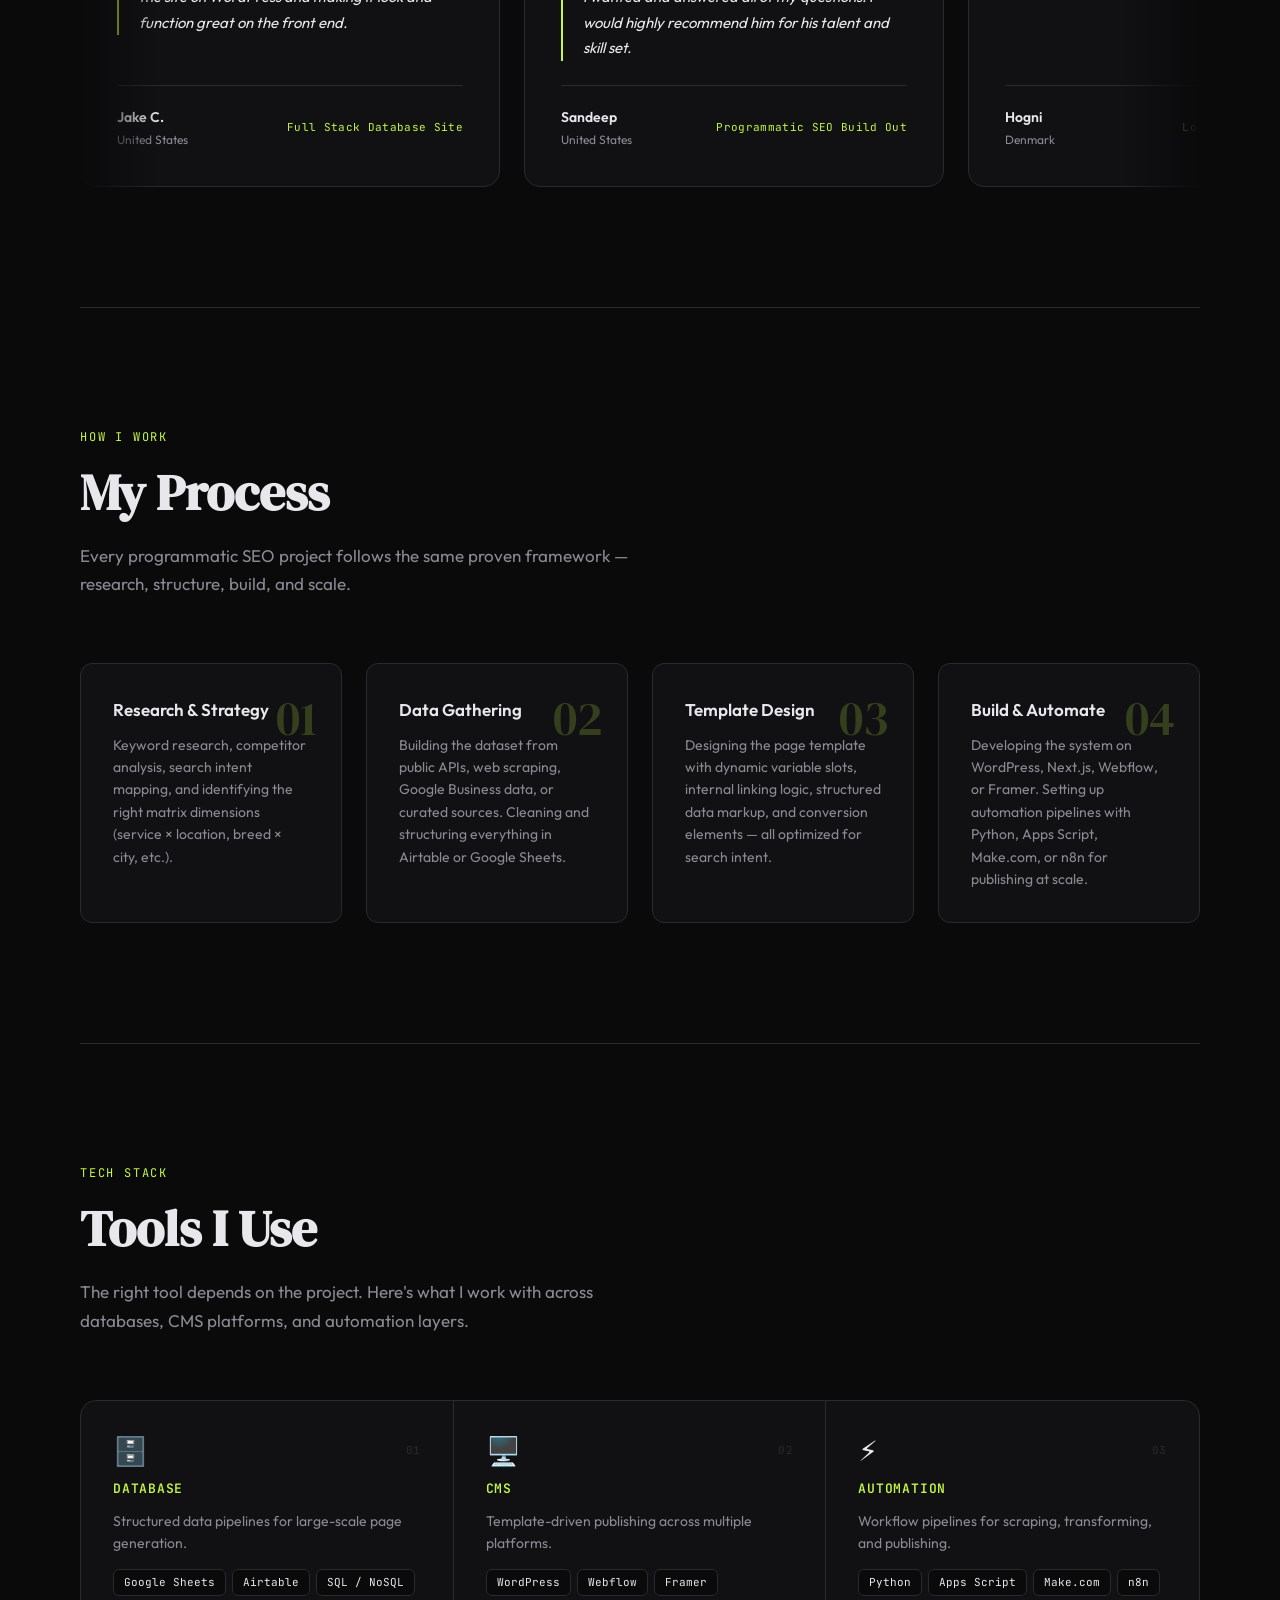
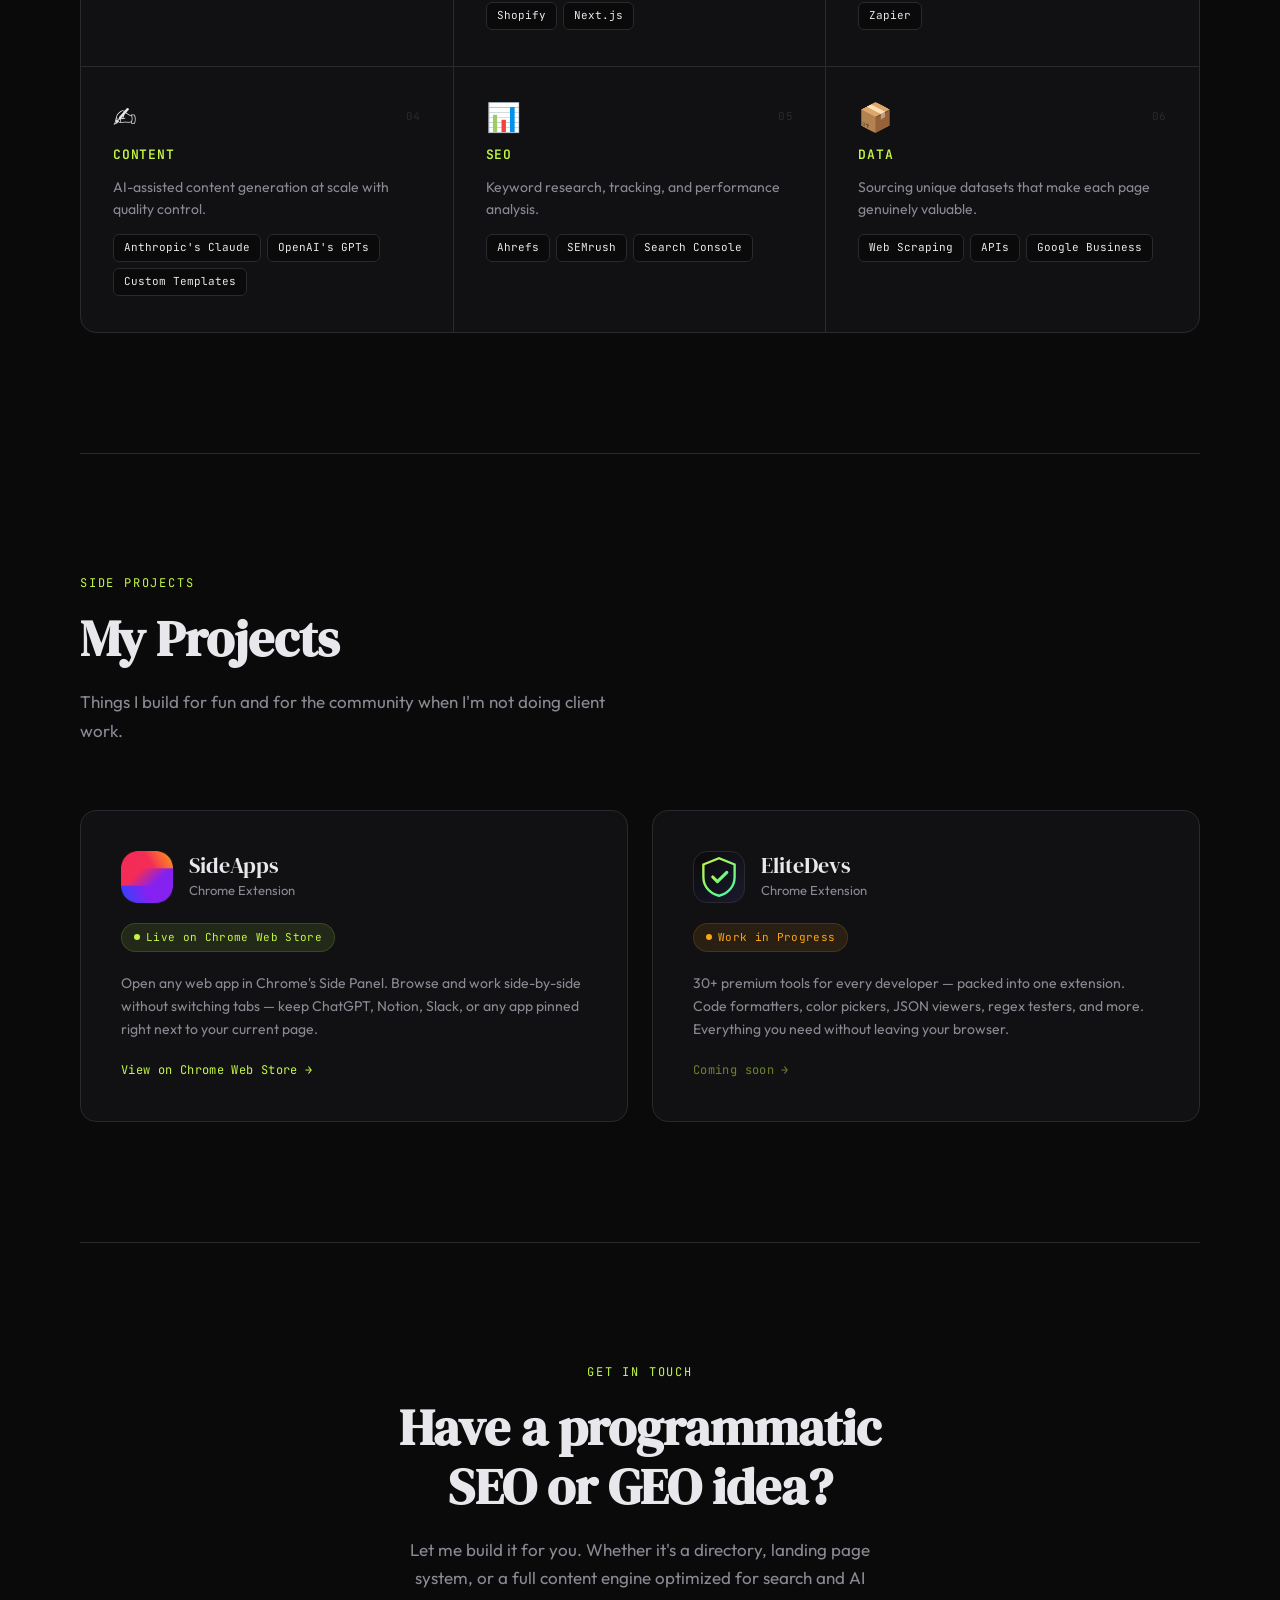
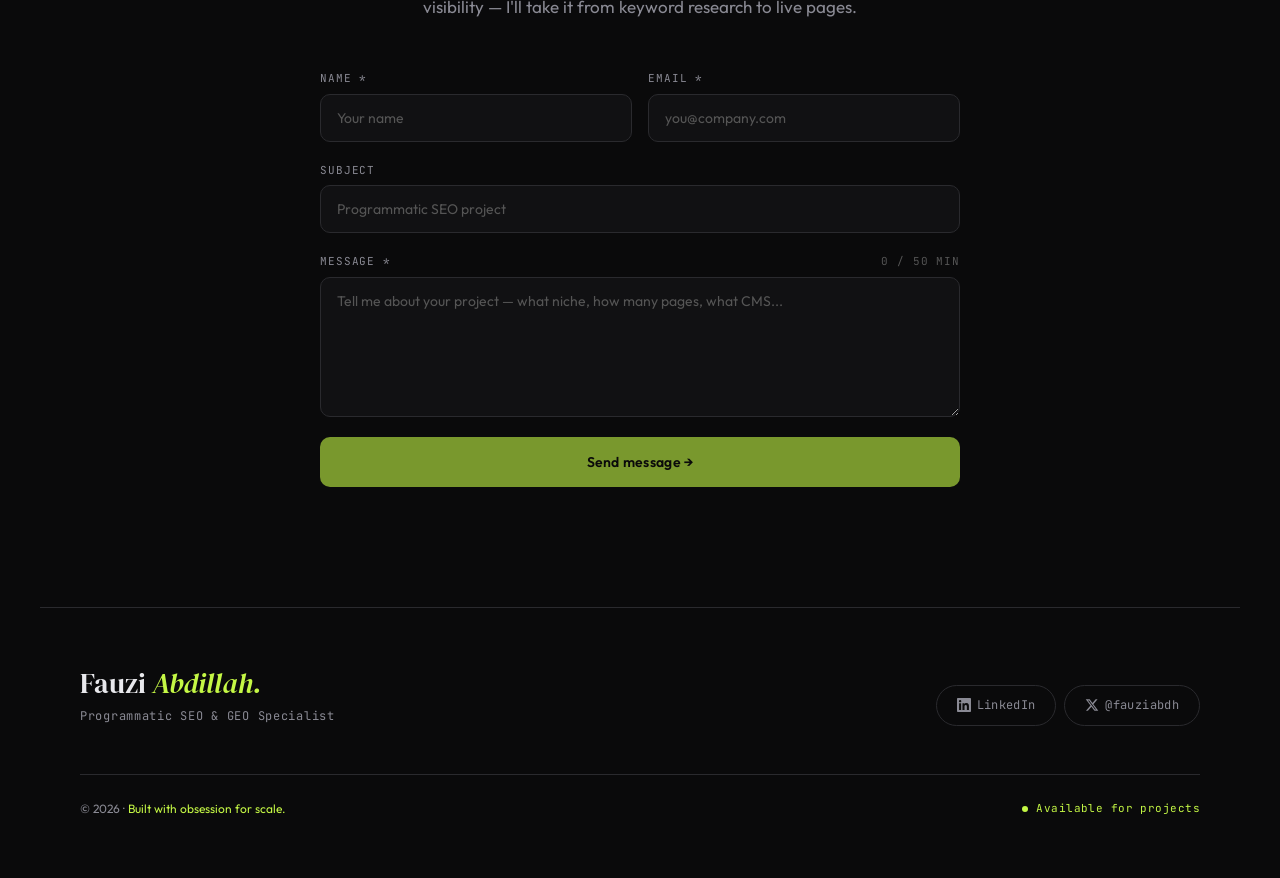
==== commit 4b0cf308: ".." ====
--- a/index.html
+++ b/index.html
@@ -1481,8 +1481,9 @@
       </div>
     </div>
     <div class="hero-cta">
-      <a href="#contact" class="btn-primary">Let's work together →</a>
-      <a href="#work" class="btn-secondary">See my work</a>
+      <a href="#work" class="btn-primary">See my work →</a>
+      <div class="contra-hire-me-button" data-analyticsUserId="3ccf382a-b3a8-4fc8-a764-a010aad37d97" data-theme="dark" data-username="fauziabdillah"></div>
+      <script async src="https://contra.com/static/embed/sdk.js" charset="utf-8"></script>
     </div>
   </div>
 </section>
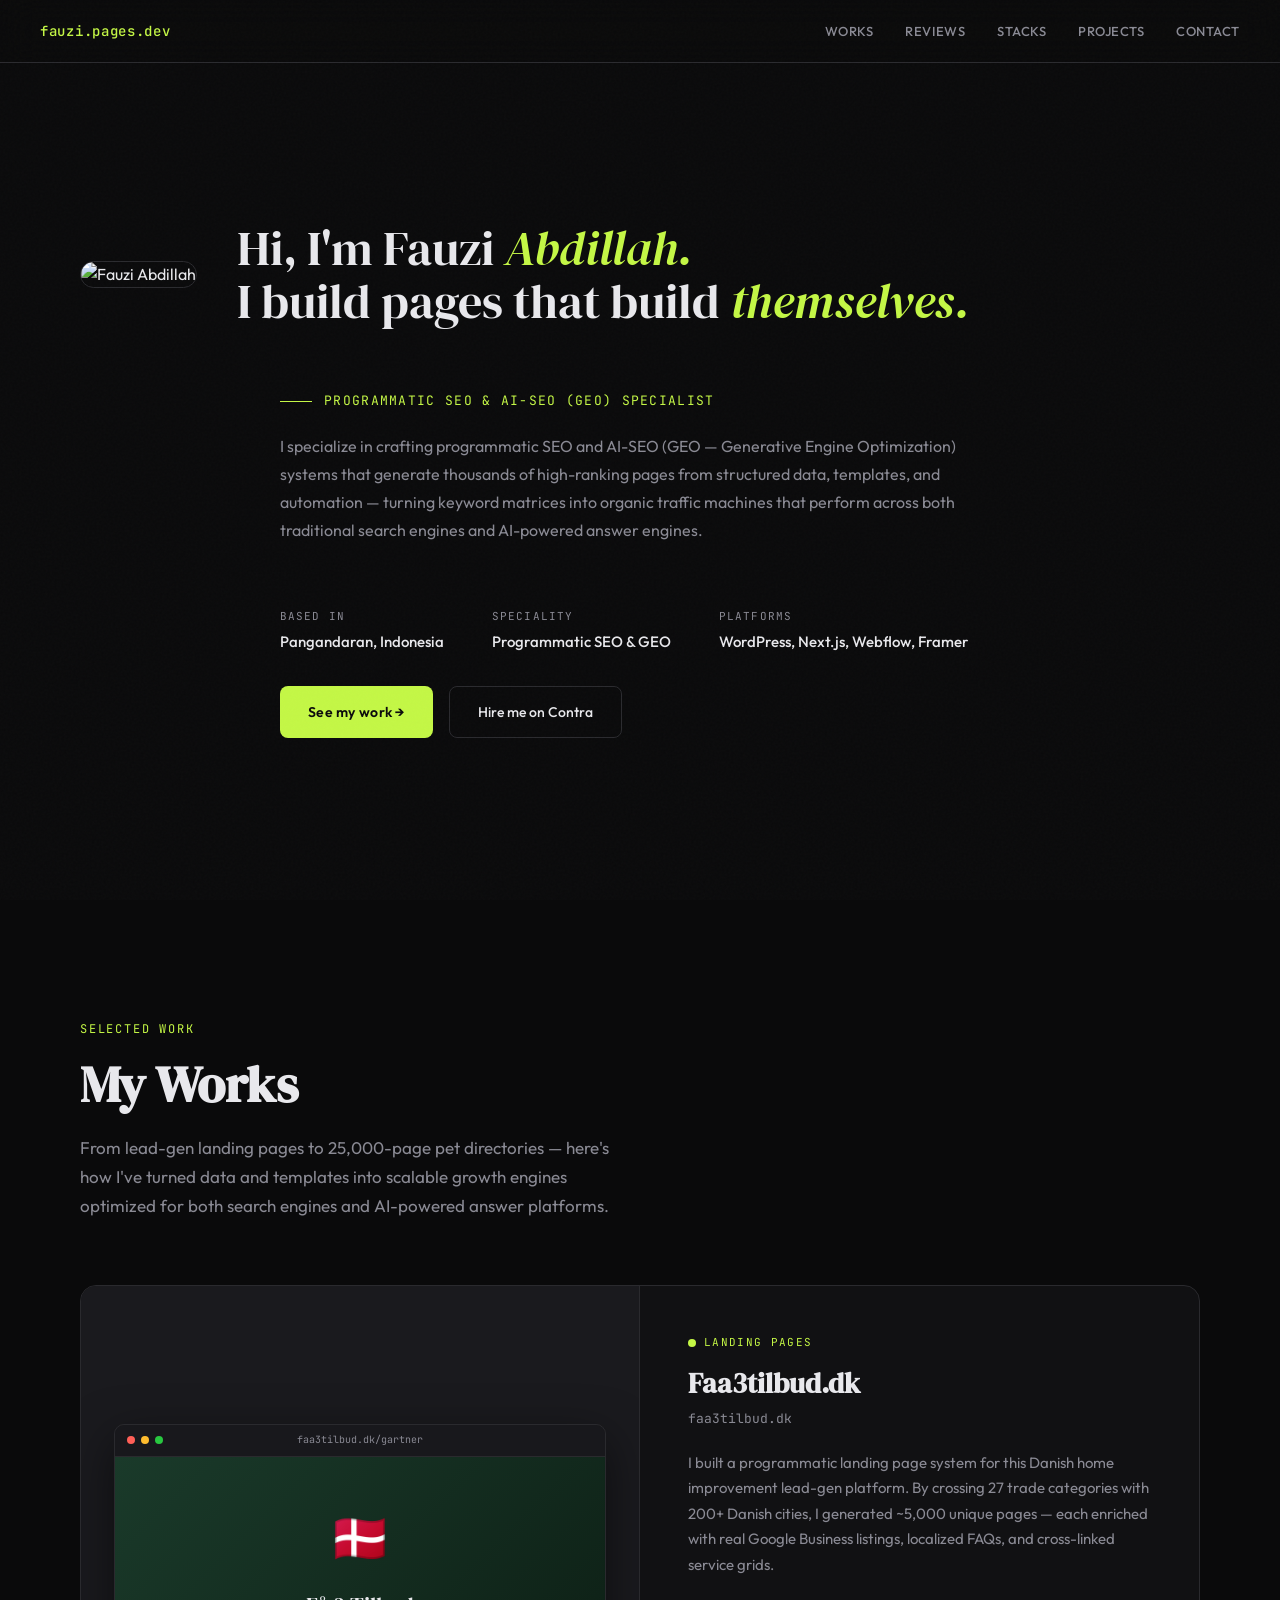
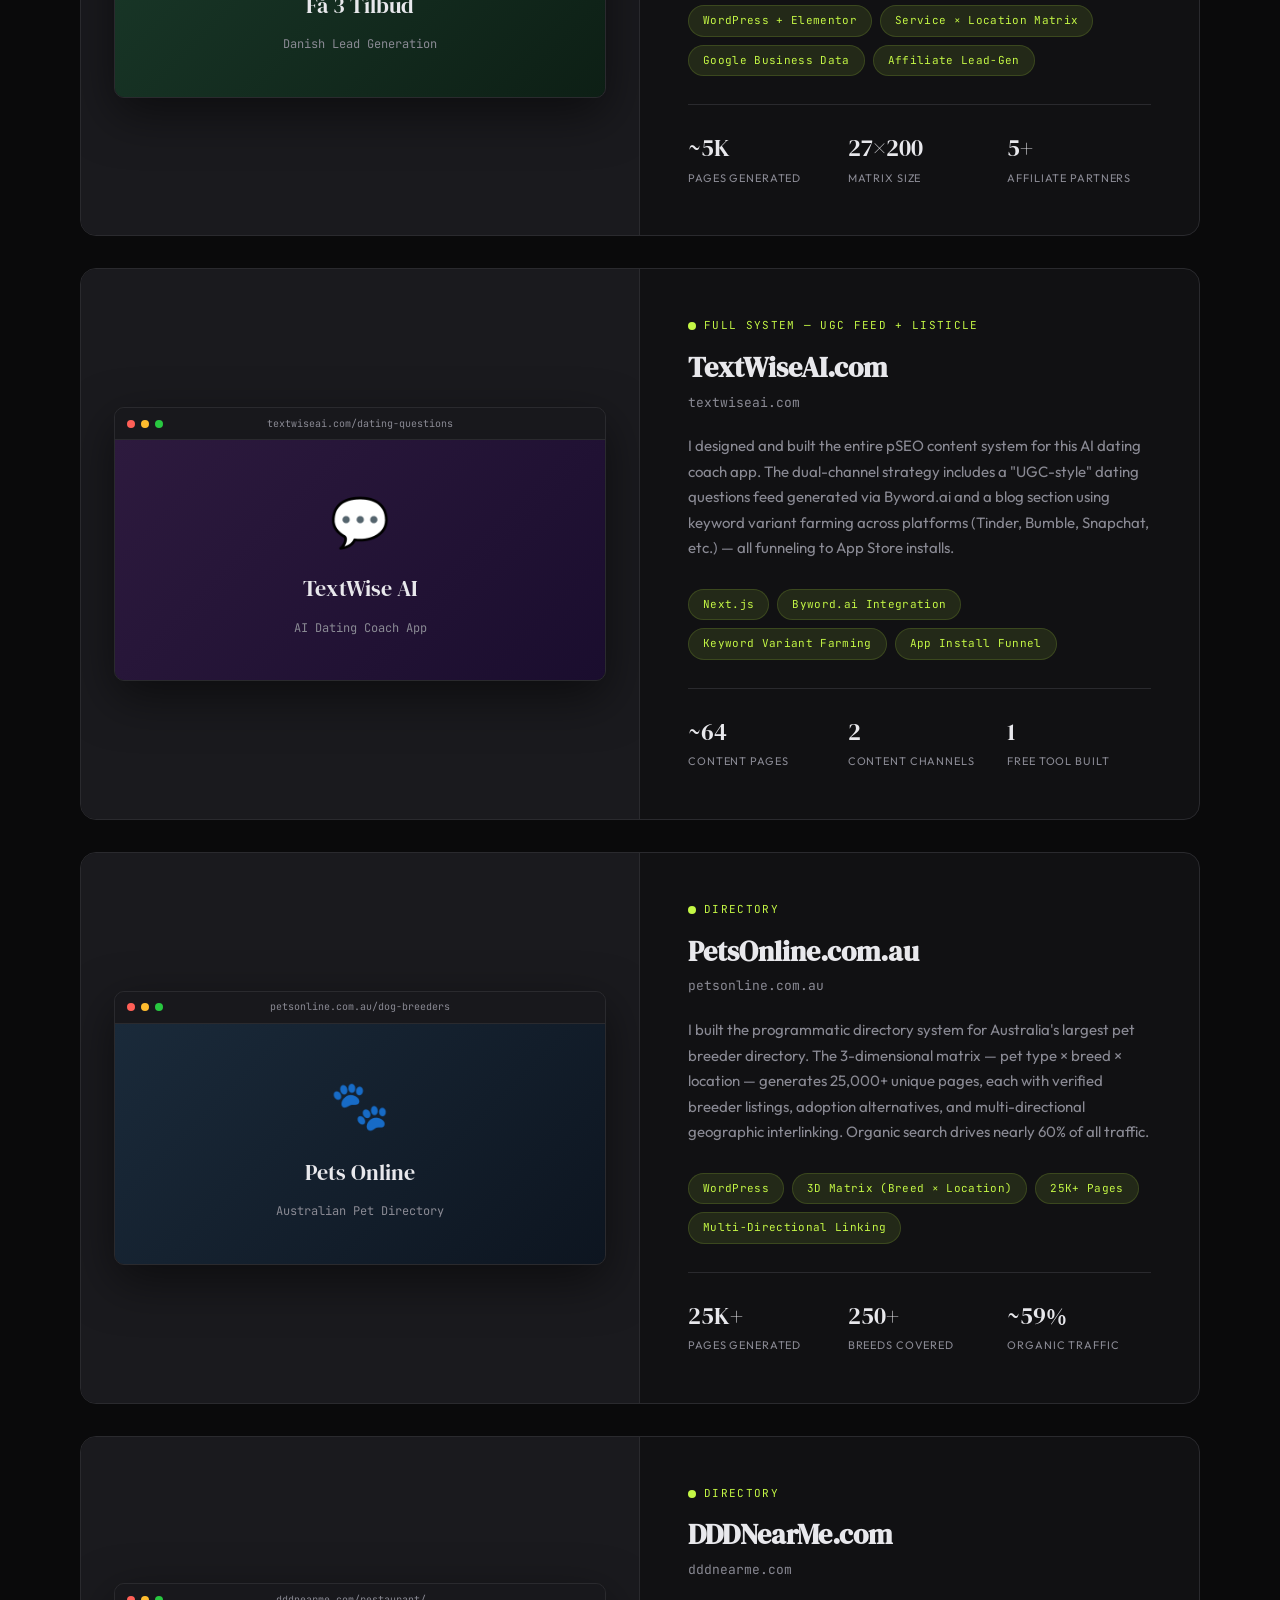
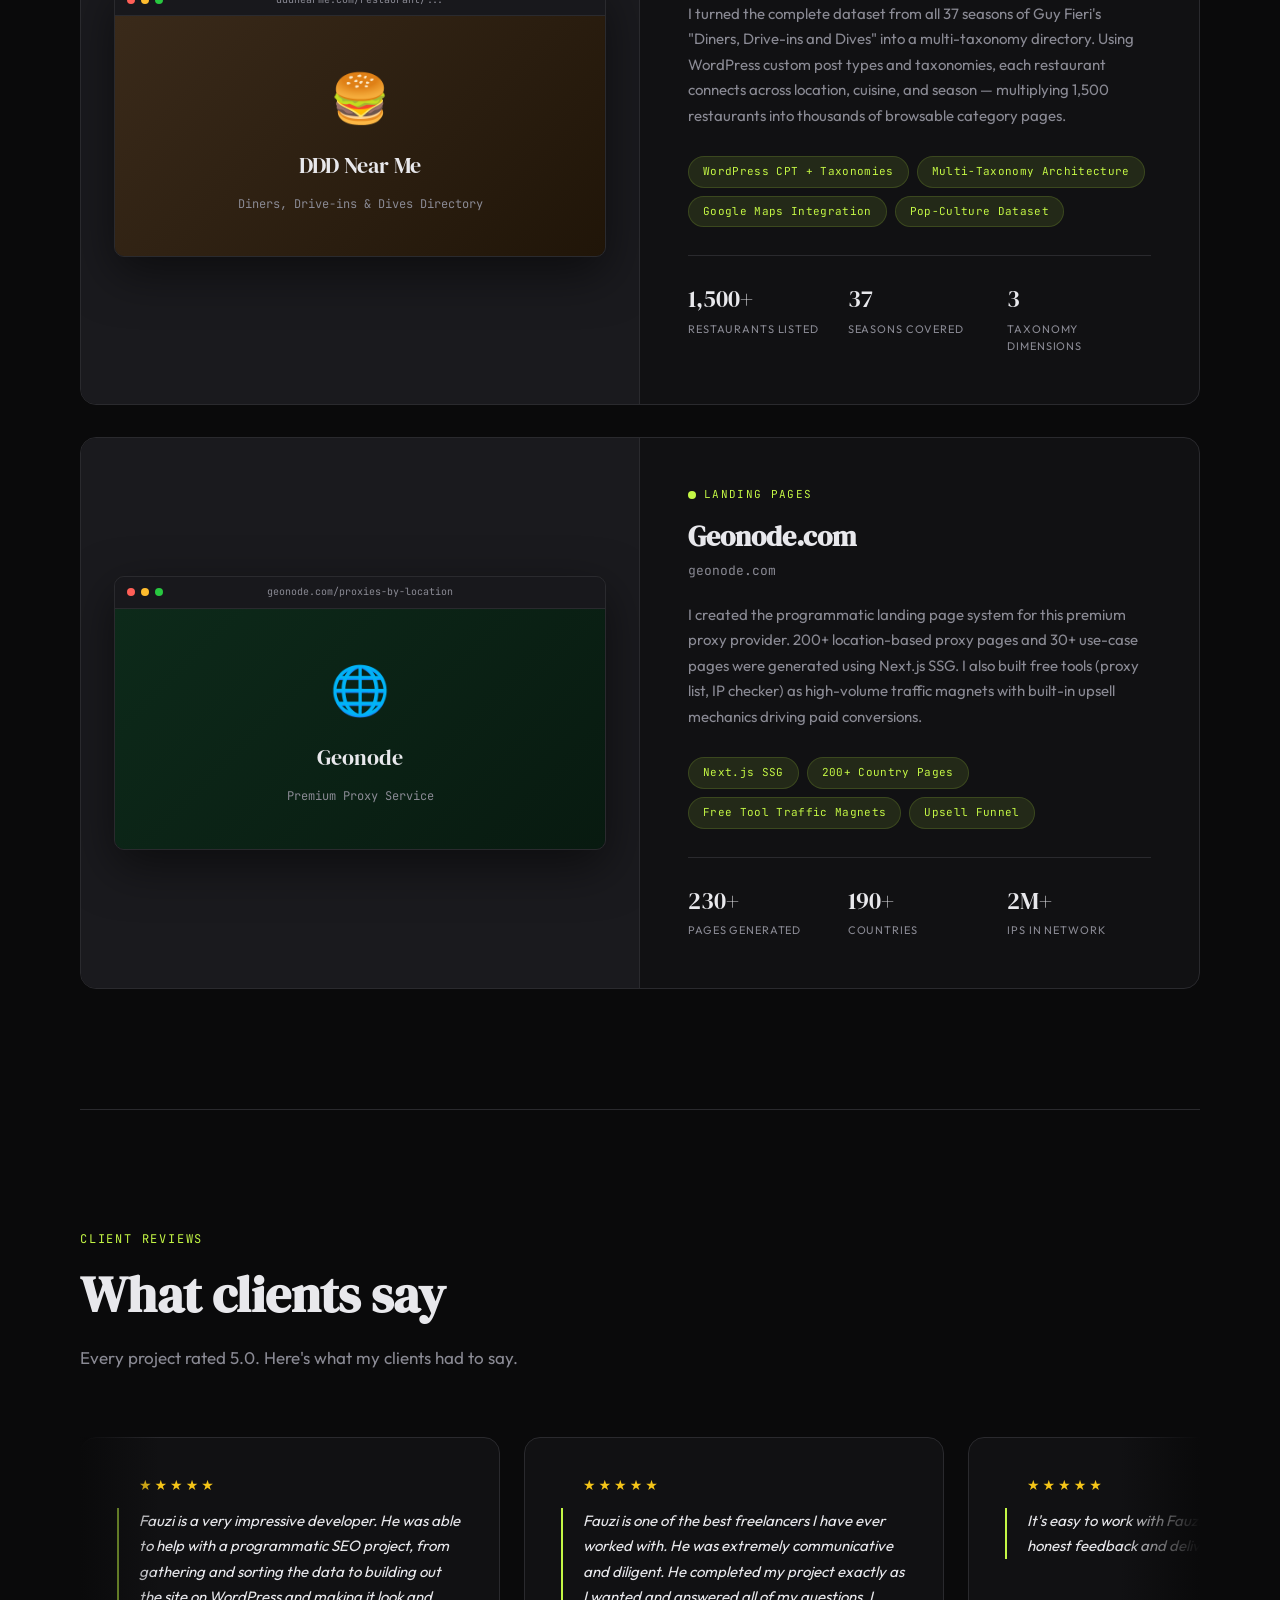
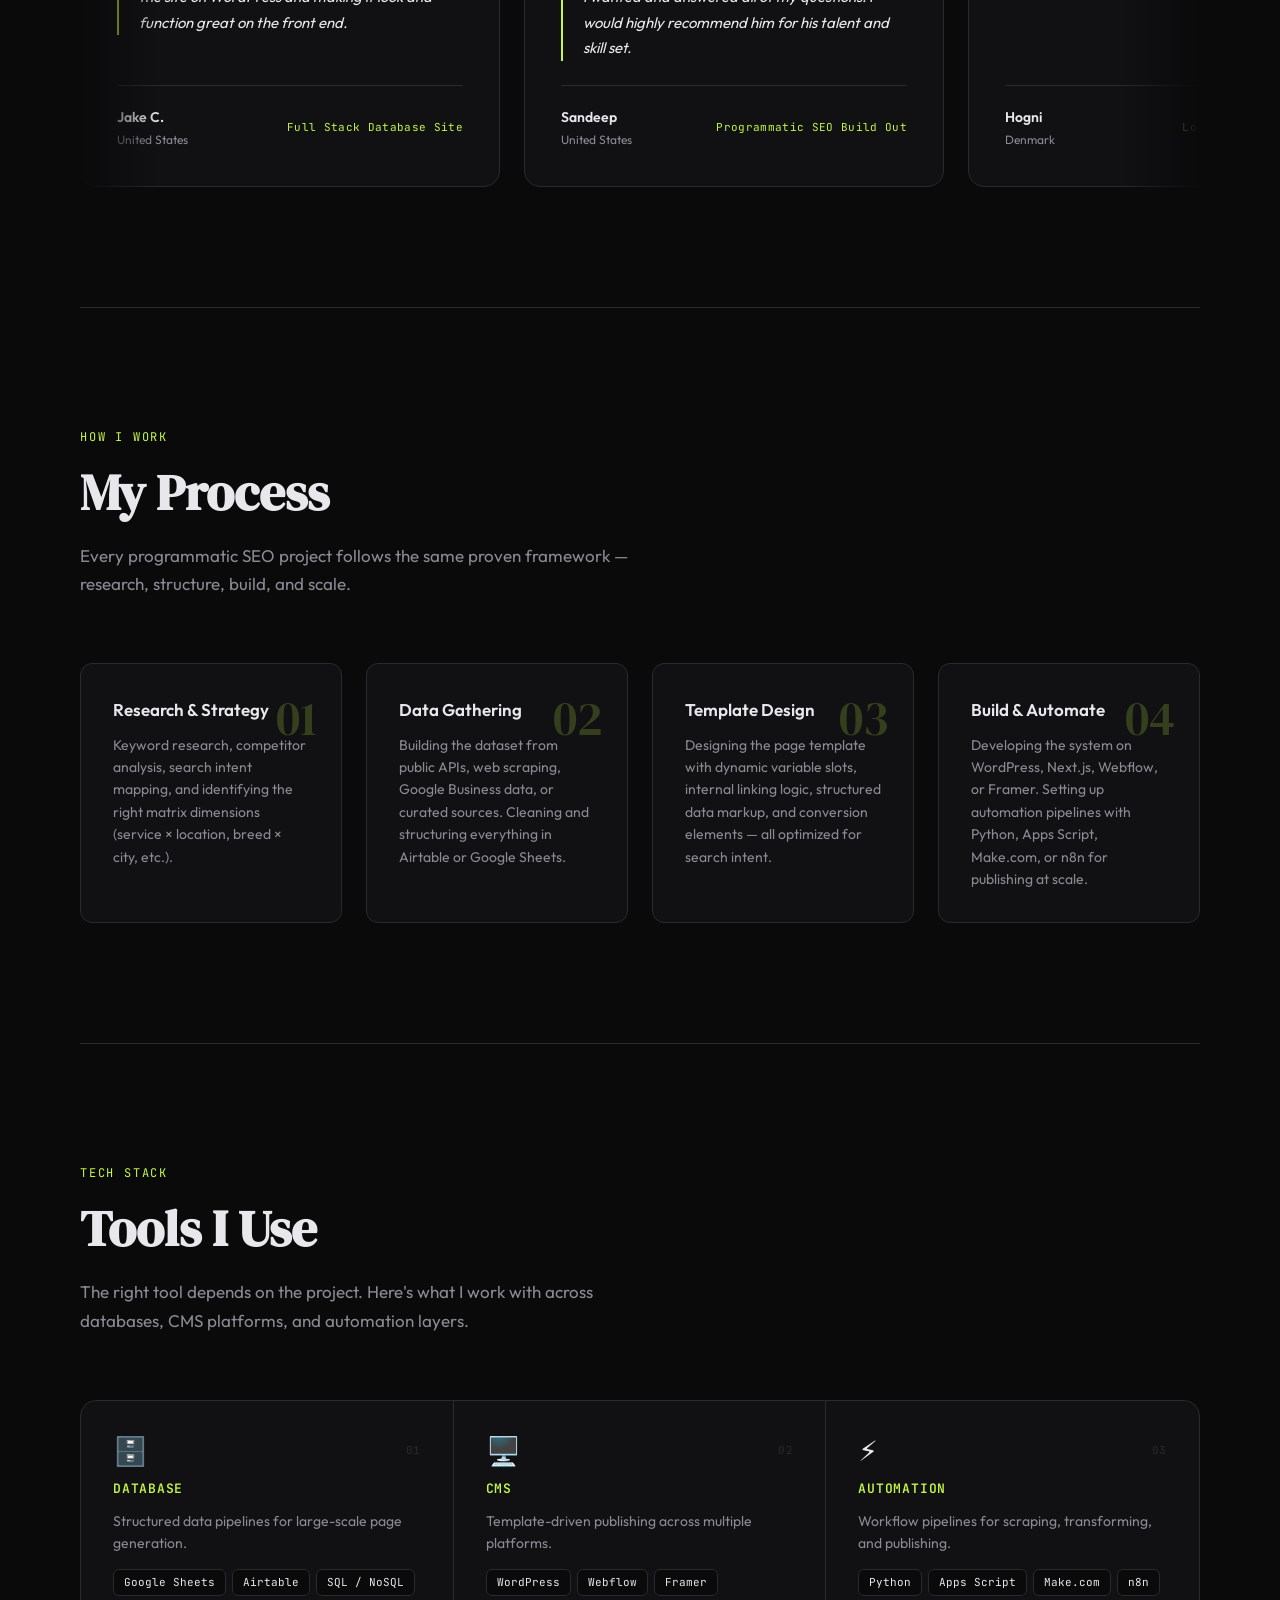
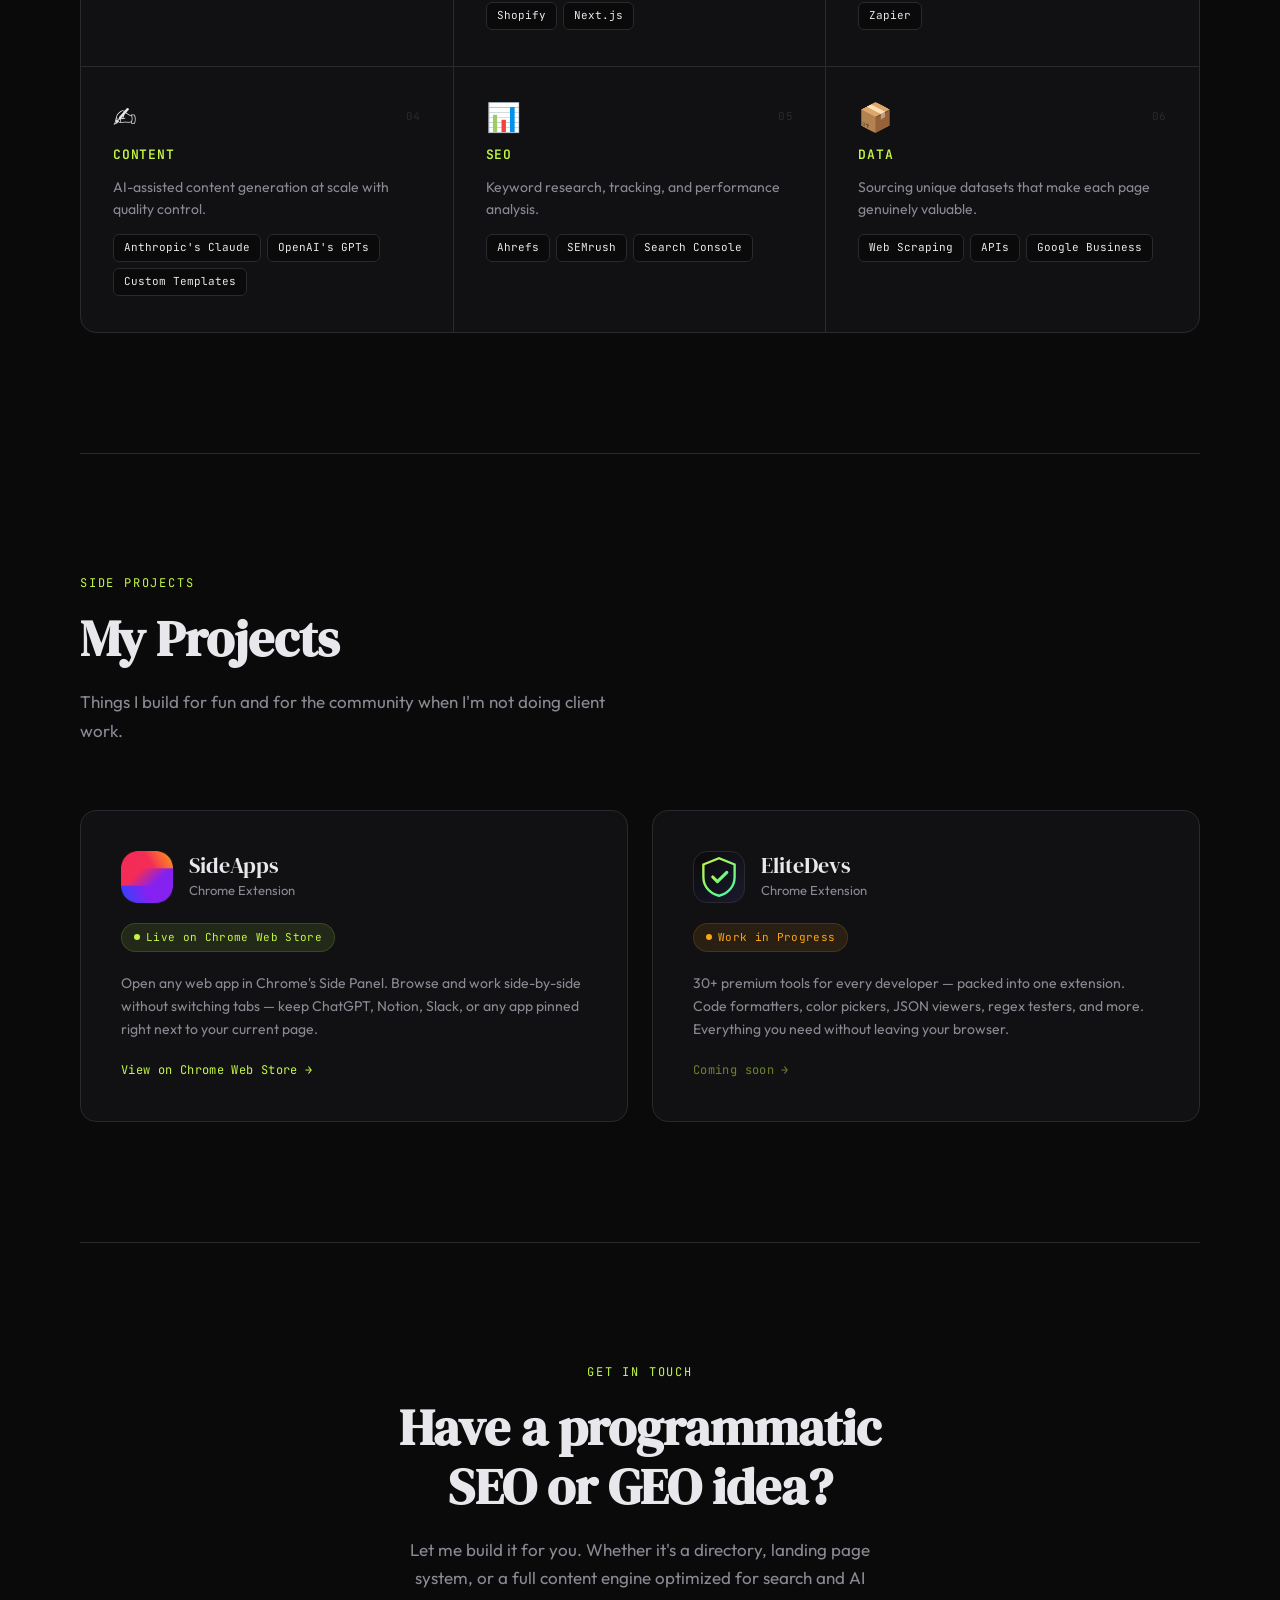
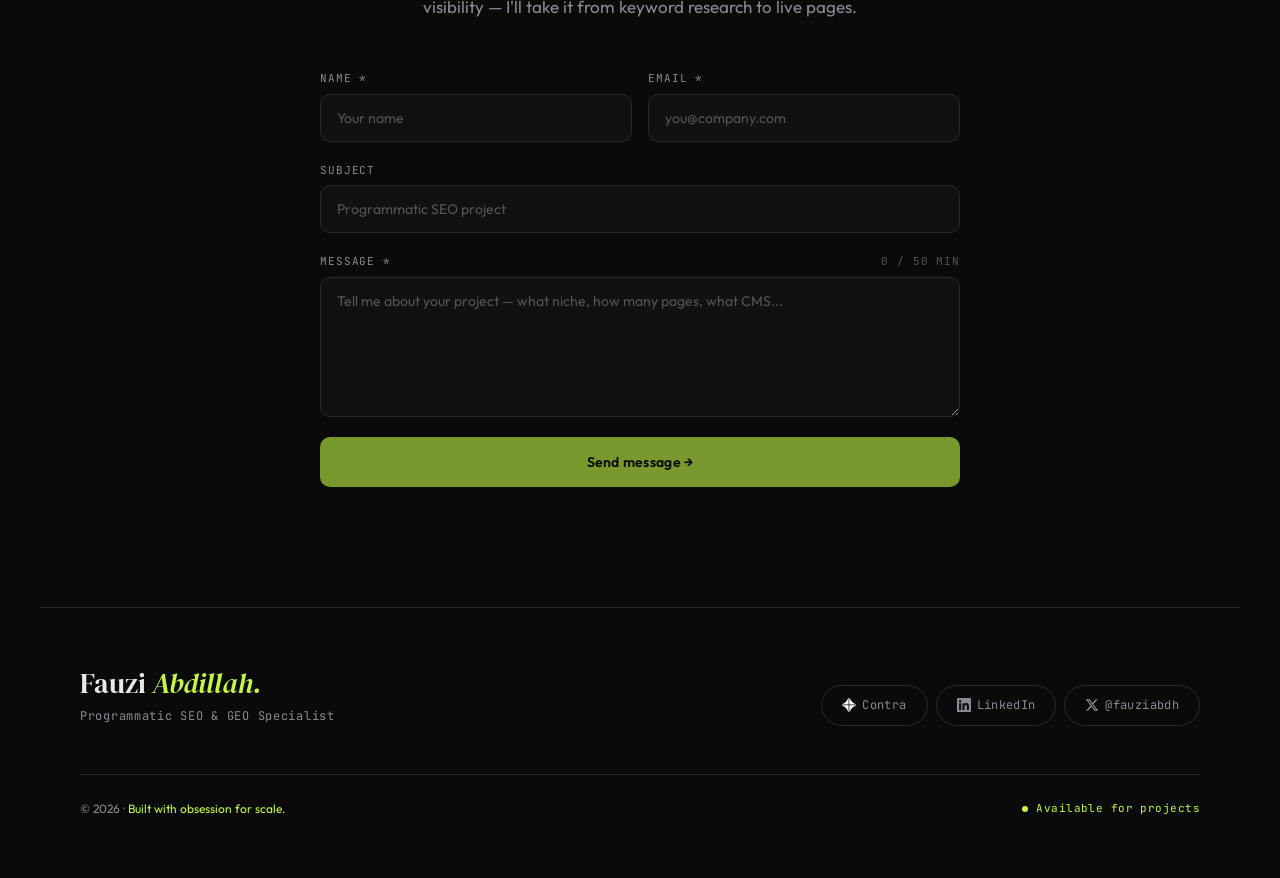
==== commit 32694898: "new" ====
--- a/index.html
+++ b/index.html
@@ -1482,8 +1482,7 @@
     </div>
     <div class="hero-cta">
       <a href="#work" class="btn-primary">See my work →</a>
-      <div class="contra-hire-me-button" data-analyticsUserId="3ccf382a-b3a8-4fc8-a764-a010aad37d97" data-theme="dark" data-username="fauziabdillah"></div>
-      <script async src="https://contra.com/static/embed/sdk.js" charset="utf-8"></script>
+      <a href="https://contra.com/fauziabdillah?utm_campaign=HireMeOnContra&amp;utm_medium=3ccf382a-b3a8-4fc8-a764-a010aad37d97" target="_blank" class="btn-secondary">Hire me on Contra</a>
     </div>
   </div>
 </section>
@@ -2129,6 +2128,10 @@
       <div class="footer-tagline">Programmatic SEO & GEO Specialist</div>
     </div>
     <div class="footer-links">
+      <a href="https://contra.com/fauziabdillah?utm_campaign=HireMeOnContra&amp;utm_medium=3ccf382a-b3a8-4fc8-a764-a010aad37d97" target="_blank" class="footer-link">
+        <svg viewBox="0 0 24 24"><path d="M12.8696 11.3043H23.7391C23.913 11.3043 24 11.3043 24 11.1304V10.7826C24 10.6957 24 10.6087 23.8261 10.6087C18.6957 9.21739 14.6957 5.30435 13.3913 0.173913L13.0435 0H12.7826C12.6957 0 12.6087 0.0869565 12.6087 0.26087V11.1304C12.6087 11.2174 12.6087 11.3043 12.7826 11.3043H12.8696ZM12.8696 24H13.2174L13.3913 23.8261C14.7826 18.6957 18.6957 14.6957 23.8261 13.3913L24 13.1304V12.8696C24 12.7826 23.913 12.6087 23.7391 12.6087H12.8696L12.6957 12.8696V23.7391C12.6957 23.913 12.6957 24 12.8696 24ZM10.8696 24H11.1304C11.2174 24 11.3043 23.913 11.3043 23.7391V12.8696C11.3043 12.7826 11.3043 12.6087 11.1304 12.6087H0.26087C0.0869565 12.6087 0 12.7826 0 12.8696V13.2174C0 13.3043 0 13.3913 0.173913 13.3913C5.30435 14.6957 9.30435 18.6957 10.6087 23.8261L10.8696 24ZM0.26087 11.3043H11.1304C11.2174 11.3043 11.3043 11.3043 11.3043 11.1304V0.26087C11.3043 0.0869565 11.3043 0 11.1304 0H10.7826C10.6957 0 10.6087 0 10.6087 0.173913C9.21739 5.21739 5.21739 9.30435 0.173913 10.6087L0 10.8696V11.1304C0 11.2174 0.0869565 11.3043 0.26087 11.3043Z" fill="white"/></svg>
+        Contra
+      </a>
       <a href="https://www.linkedin.com/in/fauziabdh/" target="_blank" class="footer-link">
         <svg viewBox="0 0 24 24"><path d="M20.447 20.452h-3.554v-5.569c0-1.328-.027-3.037-1.852-3.037-1.853 0-2.136 1.445-2.136 2.939v5.667H9.351V9h3.414v1.561h.046c.477-.9 1.637-1.85 3.37-1.85 3.601 0 4.267 2.37 4.267 5.455v6.286zM5.337 7.433a2.062 2.062 0 01-2.063-2.065 2.064 2.064 0 112.063 2.065zm1.782 13.019H3.555V9h3.564v11.452zM22.225 0H1.771C.792 0 0 .774 0 1.729v20.542C0 23.227.792 24 1.771 24h20.451C23.2 24 24 23.227 24 22.271V1.729C24 .774 23.2 0 22.222 0h.003z"/></svg>
         LinkedIn
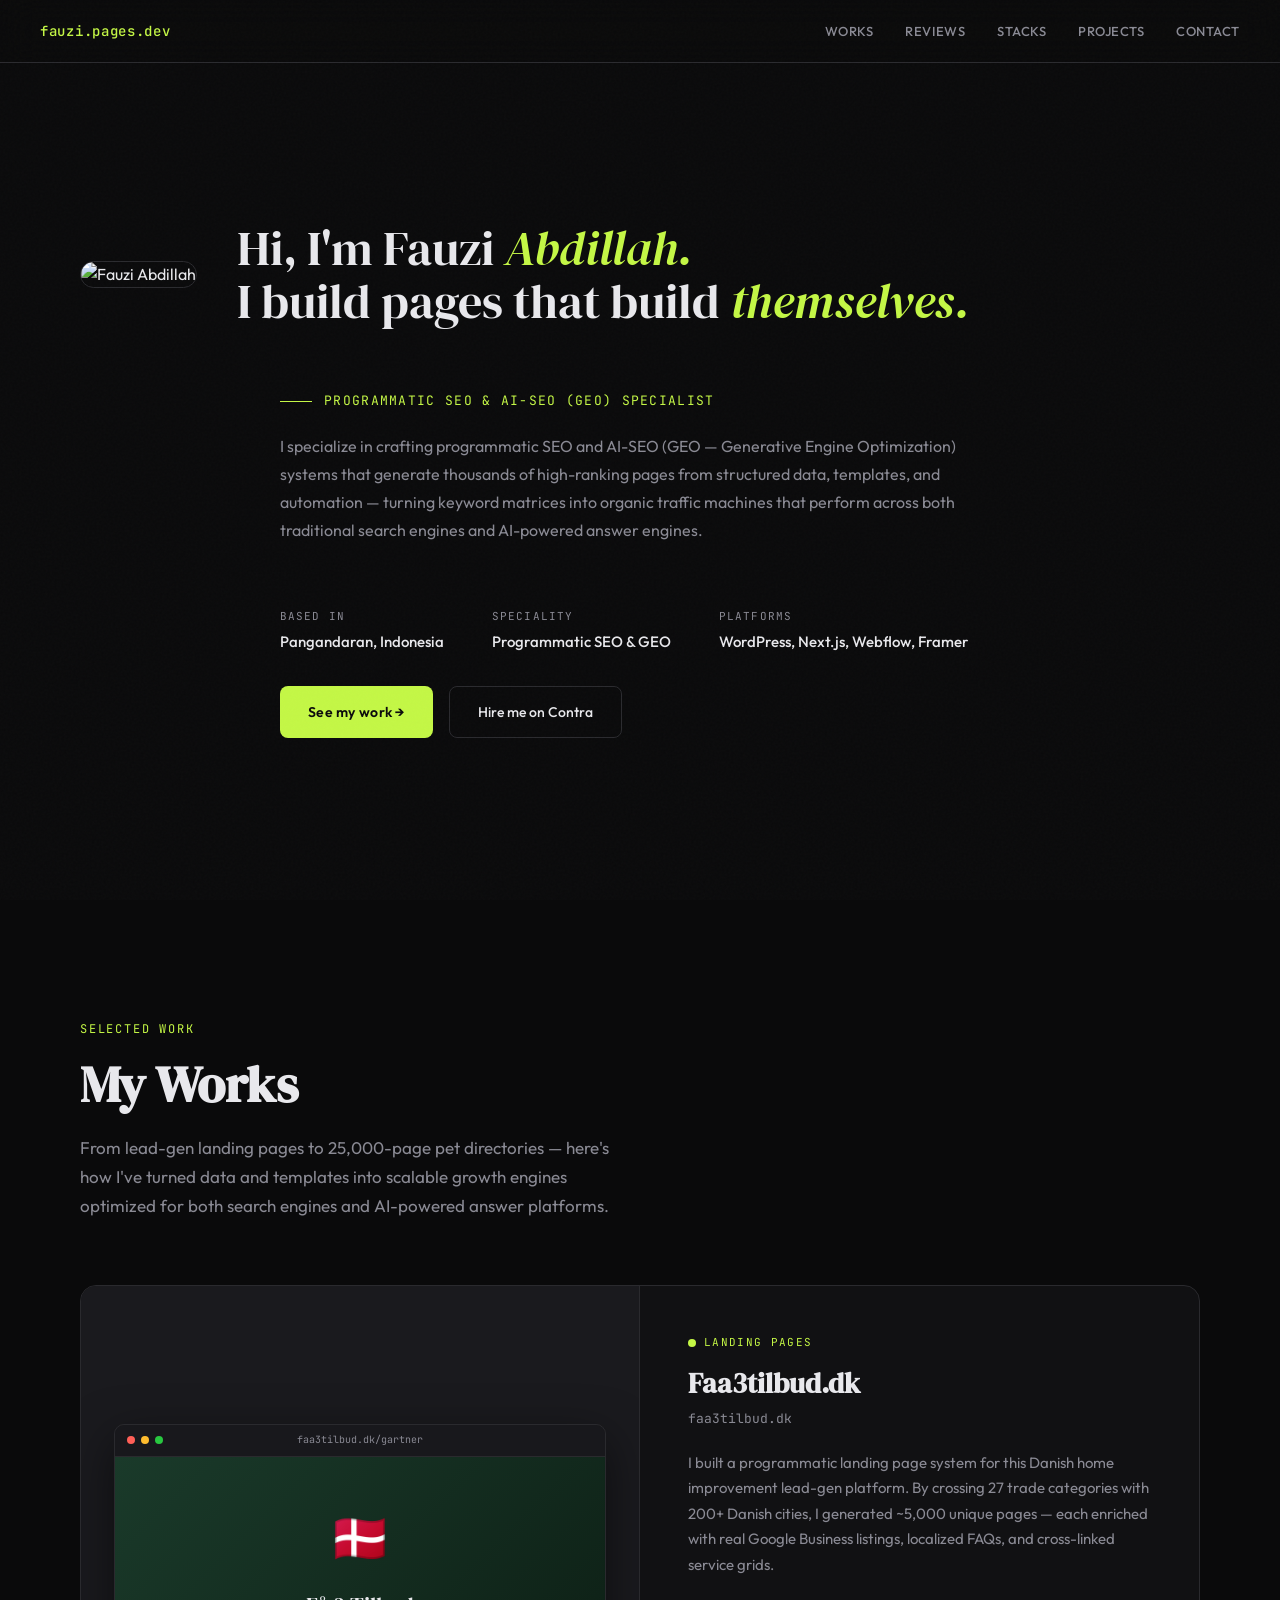
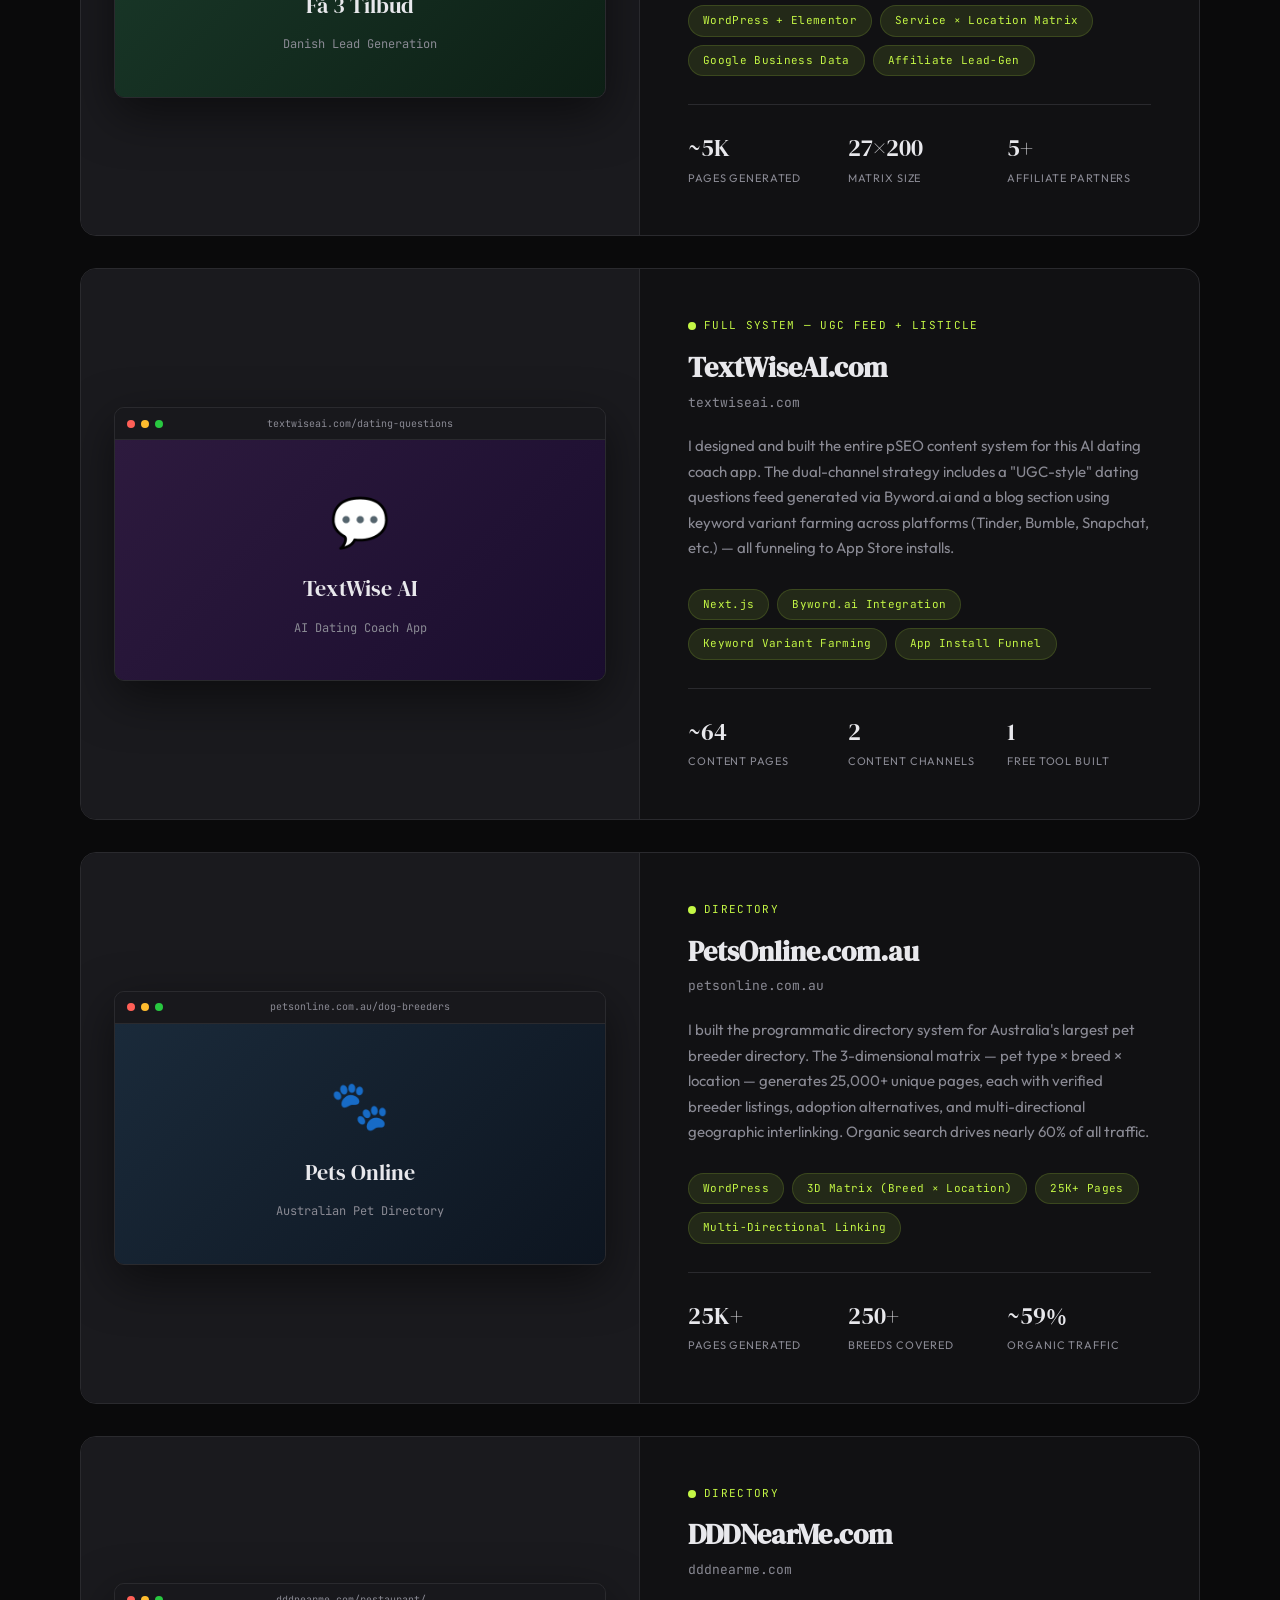
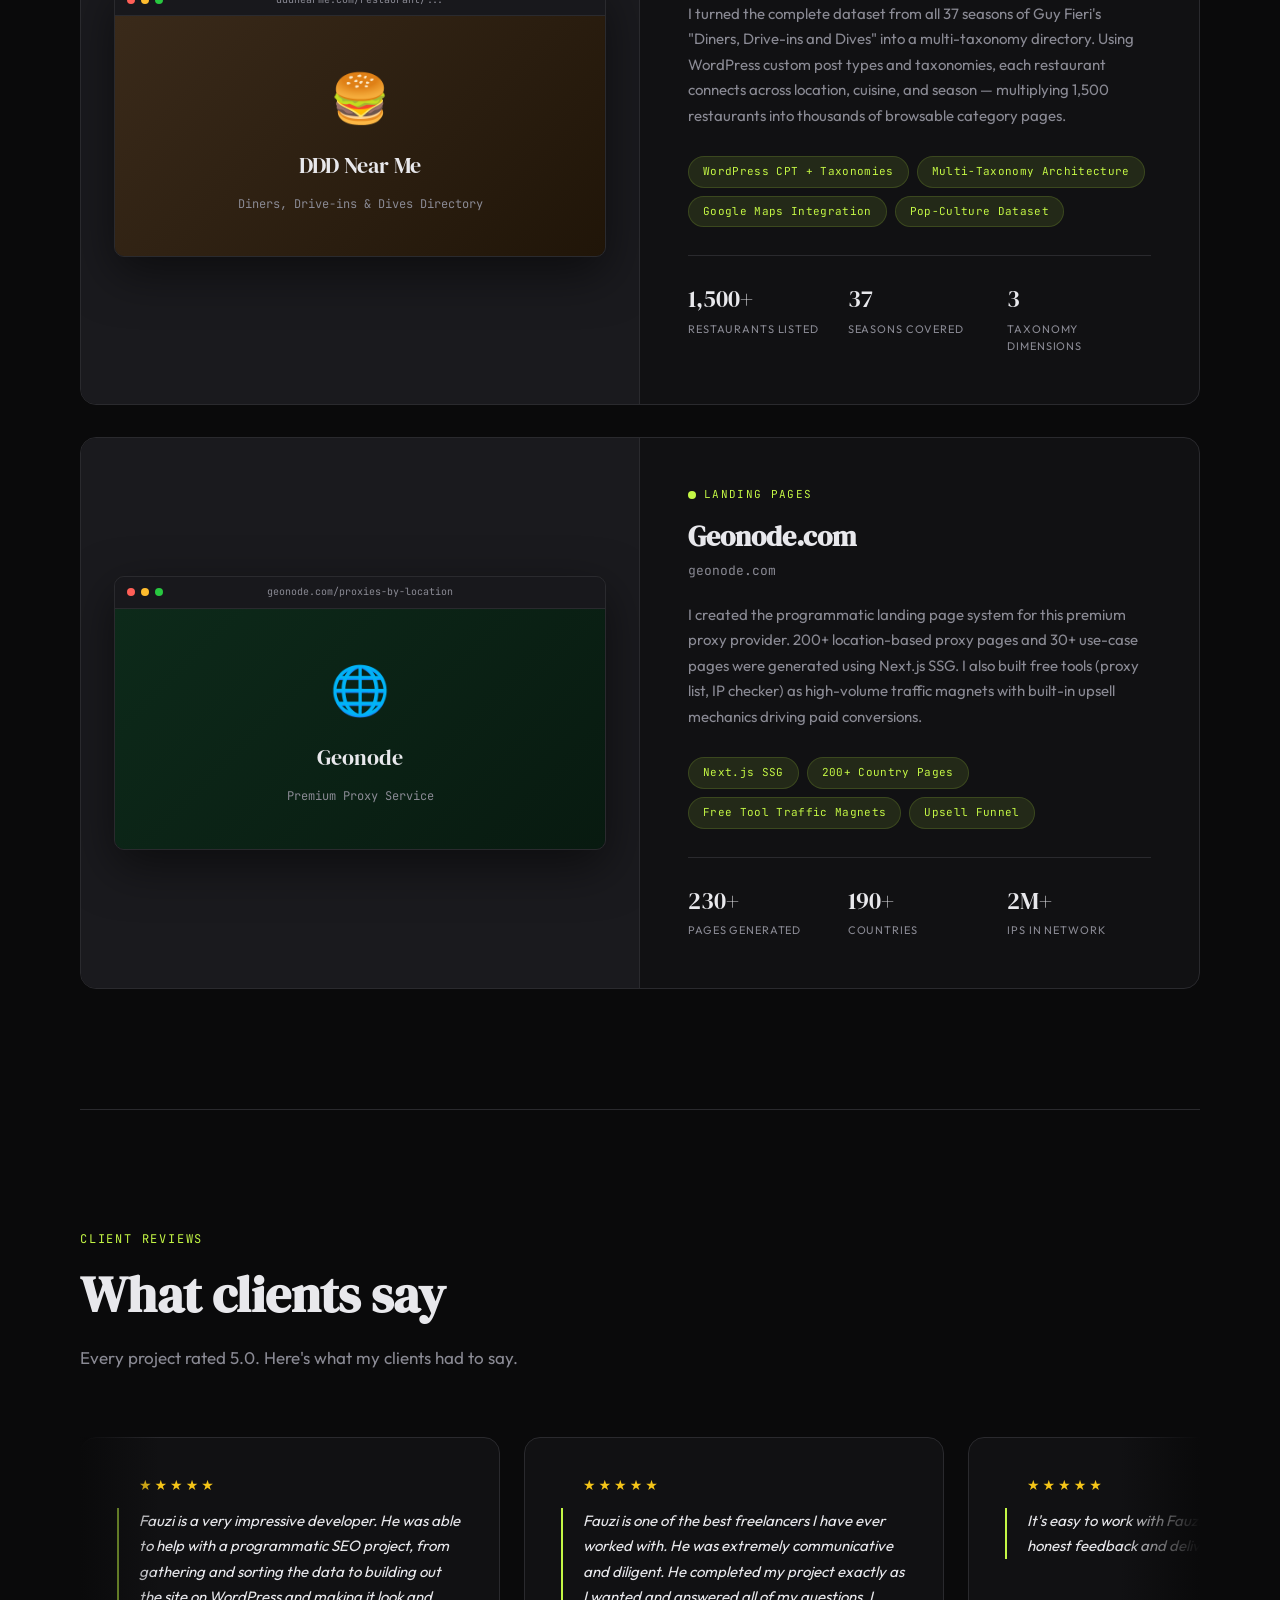
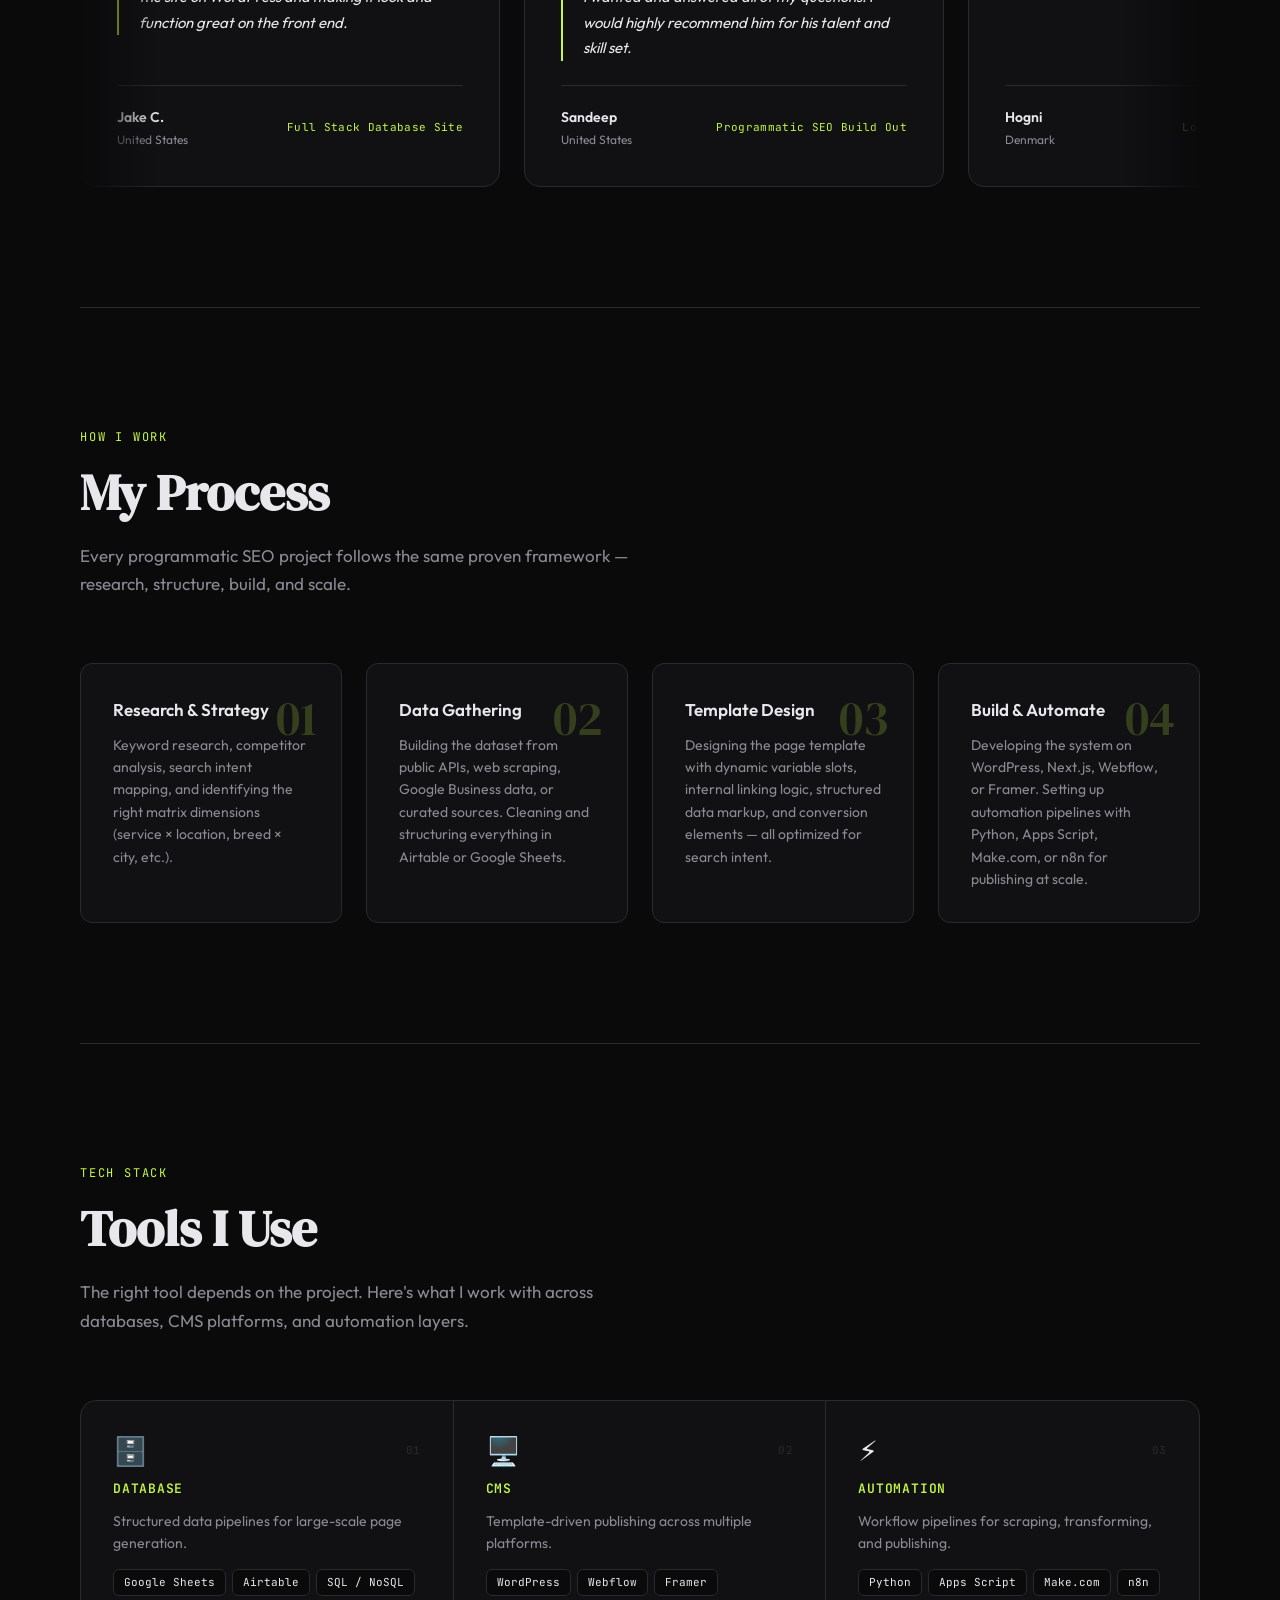
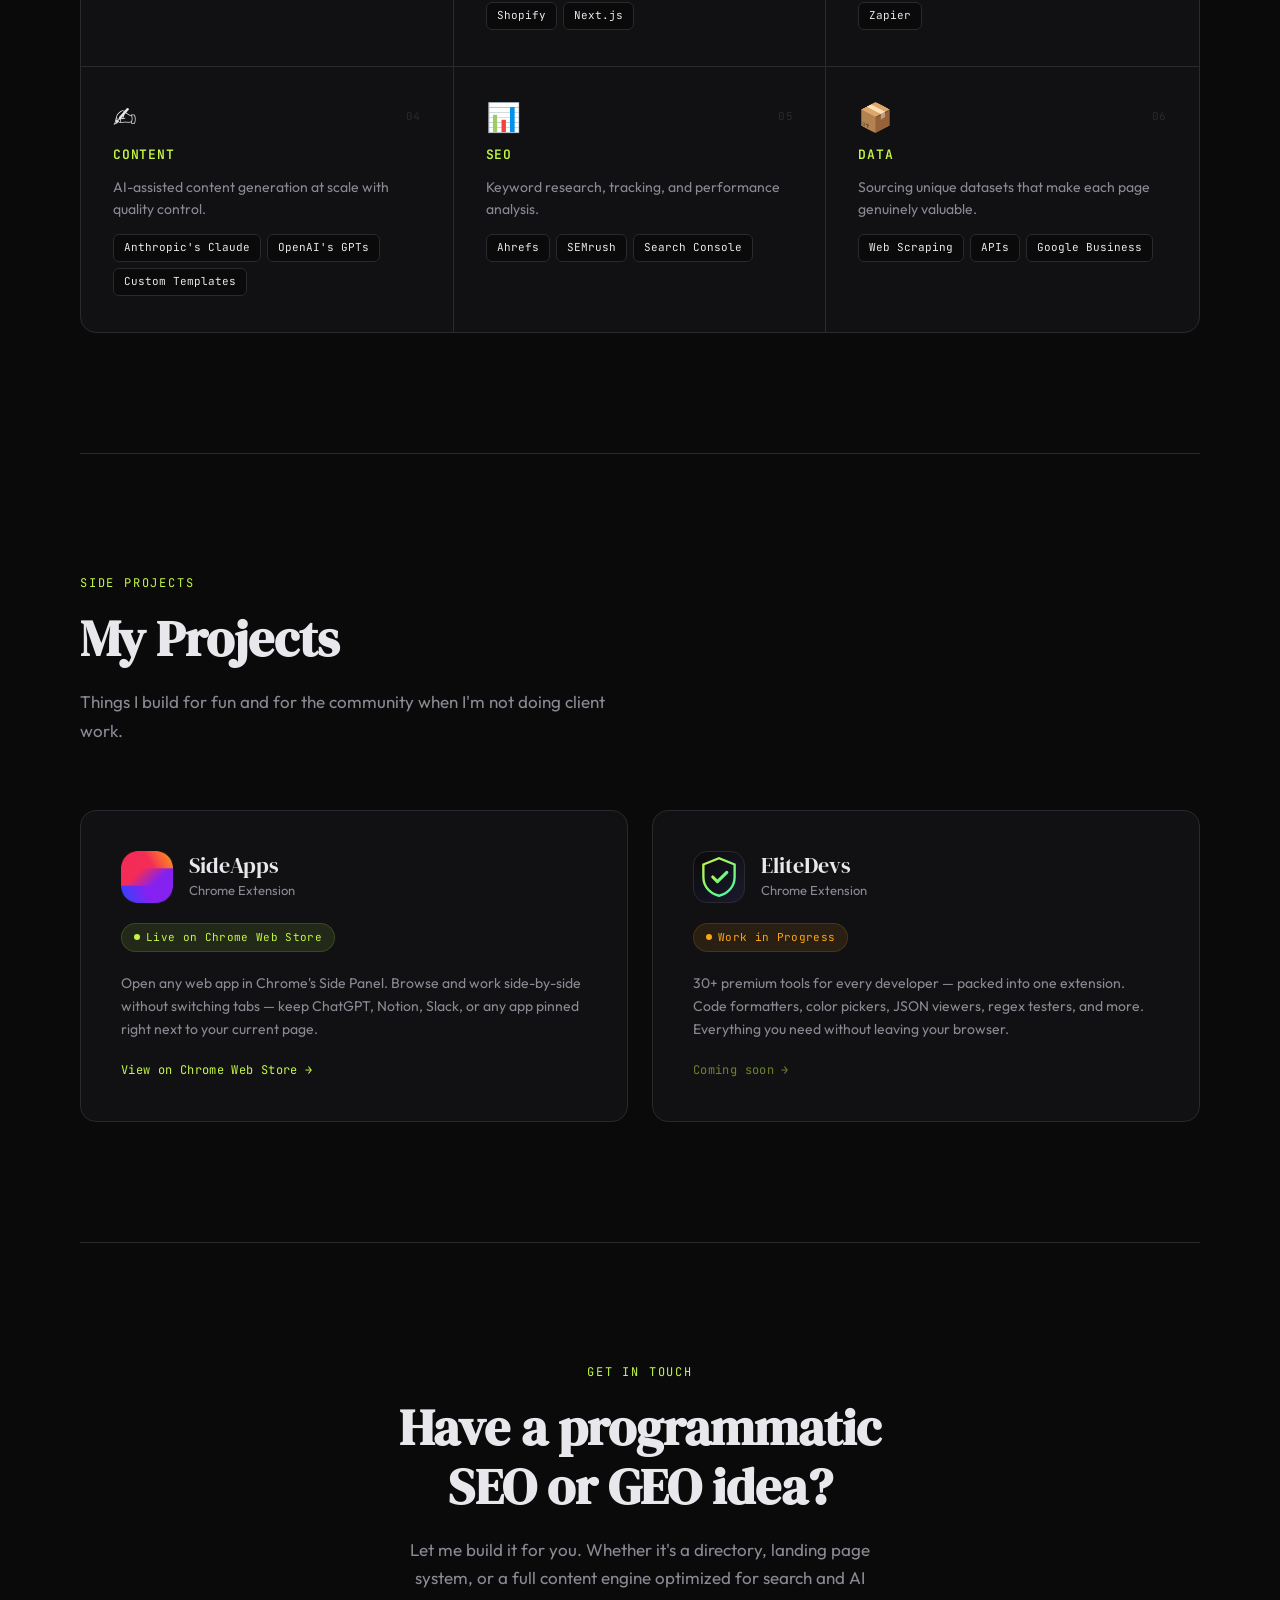
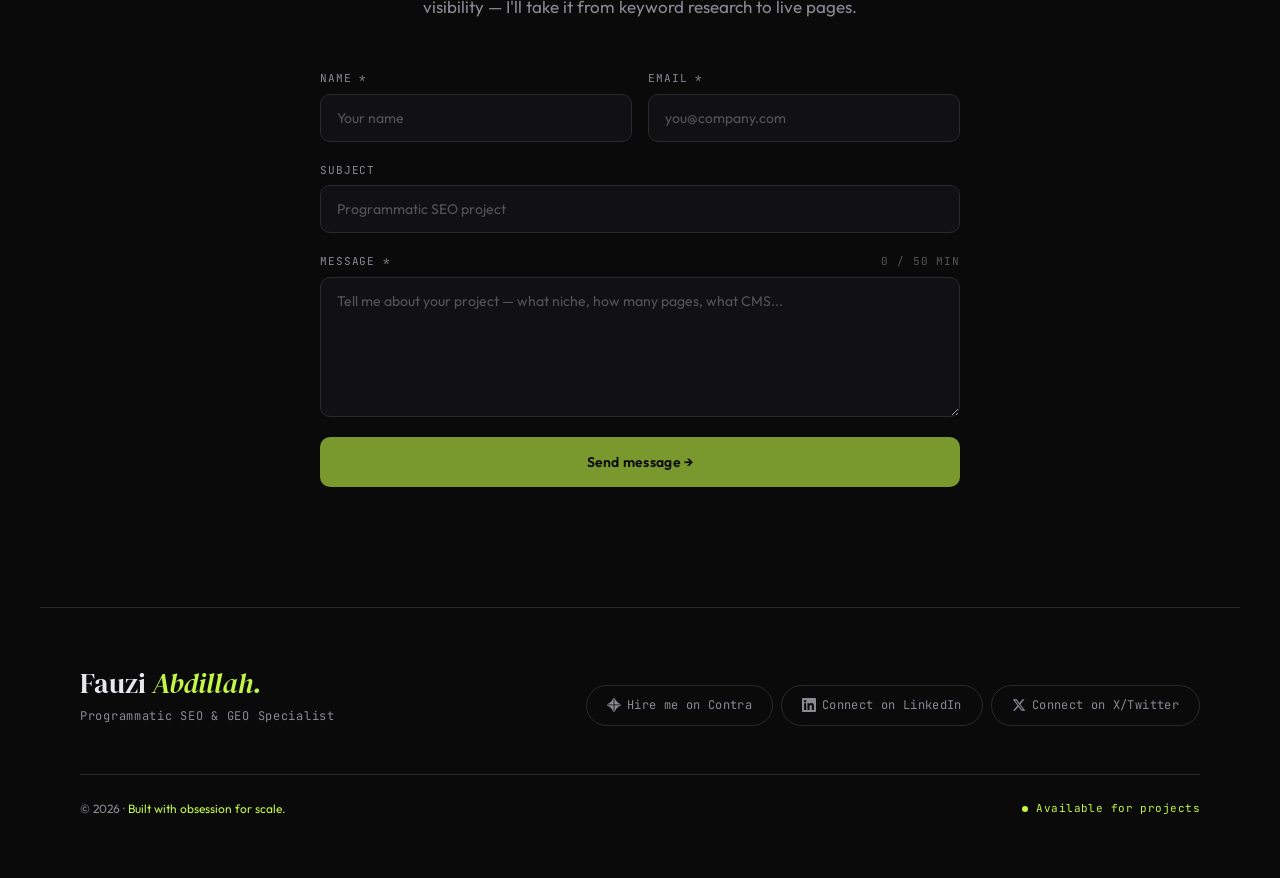
==== commit f814bf02: "add contra button" ====
--- a/index.html
+++ b/index.html
@@ -2129,16 +2129,16 @@
     </div>
     <div class="footer-links">
       <a href="https://contra.com/fauziabdillah?utm_campaign=HireMeOnContra&amp;utm_medium=3ccf382a-b3a8-4fc8-a764-a010aad37d97" target="_blank" class="footer-link">
-        <svg viewBox="0 0 24 24"><path d="M12.8696 11.3043H23.7391C23.913 11.3043 24 11.3043 24 11.1304V10.7826C24 10.6957 24 10.6087 23.8261 10.6087C18.6957 9.21739 14.6957 5.30435 13.3913 0.173913L13.0435 0H12.7826C12.6957 0 12.6087 0.0869565 12.6087 0.26087V11.1304C12.6087 11.2174 12.6087 11.3043 12.7826 11.3043H12.8696ZM12.8696 24H13.2174L13.3913 23.8261C14.7826 18.6957 18.6957 14.6957 23.8261 13.3913L24 13.1304V12.8696C24 12.7826 23.913 12.6087 23.7391 12.6087H12.8696L12.6957 12.8696V23.7391C12.6957 23.913 12.6957 24 12.8696 24ZM10.8696 24H11.1304C11.2174 24 11.3043 23.913 11.3043 23.7391V12.8696C11.3043 12.7826 11.3043 12.6087 11.1304 12.6087H0.26087C0.0869565 12.6087 0 12.7826 0 12.8696V13.2174C0 13.3043 0 13.3913 0.173913 13.3913C5.30435 14.6957 9.30435 18.6957 10.6087 23.8261L10.8696 24ZM0.26087 11.3043H11.1304C11.2174 11.3043 11.3043 11.3043 11.3043 11.1304V0.26087C11.3043 0.0869565 11.3043 0 11.1304 0H10.7826C10.6957 0 10.6087 0 10.6087 0.173913C9.21739 5.21739 5.21739 9.30435 0.173913 10.6087L0 10.8696V11.1304C0 11.2174 0.0869565 11.3043 0.26087 11.3043Z" fill="white"/></svg>
-        Contra
+        <svg viewBox="0 0 24 24"><path d="M12.8696 11.3043H23.7391C23.913 11.3043 24 11.3043 24 11.1304V10.7826C24 10.6957 24 10.6087 23.8261 10.6087C18.6957 9.21739 14.6957 5.30435 13.3913 0.173913L13.0435 0H12.7826C12.6957 0 12.6087 0.0869565 12.6087 0.26087V11.1304C12.6087 11.2174 12.6087 11.3043 12.7826 11.3043H12.8696ZM12.8696 24H13.2174L13.3913 23.8261C14.7826 18.6957 18.6957 14.6957 23.8261 13.3913L24 13.1304V12.8696C24 12.7826 23.913 12.6087 23.7391 12.6087H12.8696L12.6957 12.8696V23.7391C12.6957 23.913 12.6957 24 12.8696 24ZM10.8696 24H11.1304C11.2174 24 11.3043 23.913 11.3043 23.7391V12.8696C11.3043 12.7826 11.3043 12.6087 11.1304 12.6087H0.26087C0.0869565 12.6087 0 12.7826 0 12.8696V13.2174C0 13.3043 0 13.3913 0.173913 13.3913C5.30435 14.6957 9.30435 18.6957 10.6087 23.8261L10.8696 24ZM0.26087 11.3043H11.1304C11.2174 11.3043 11.3043 11.3043 11.3043 11.1304V0.26087C11.3043 0.0869565 11.3043 0 11.1304 0H10.7826C10.6957 0 10.6087 0 10.6087 0.173913C9.21739 5.21739 5.21739 9.30435 0.173913 10.6087L0 10.8696V11.1304C0 11.2174 0.0869565 11.3043 0.26087 11.3043Z"/></svg>
+        Hire me on Contra
       </a>
       <a href="https://www.linkedin.com/in/fauziabdh/" target="_blank" class="footer-link">
         <svg viewBox="0 0 24 24"><path d="M20.447 20.452h-3.554v-5.569c0-1.328-.027-3.037-1.852-3.037-1.853 0-2.136 1.445-2.136 2.939v5.667H9.351V9h3.414v1.561h.046c.477-.9 1.637-1.85 3.37-1.85 3.601 0 4.267 2.37 4.267 5.455v6.286zM5.337 7.433a2.062 2.062 0 01-2.063-2.065 2.064 2.064 0 112.063 2.065zm1.782 13.019H3.555V9h3.564v11.452zM22.225 0H1.771C.792 0 0 .774 0 1.729v20.542C0 23.227.792 24 1.771 24h20.451C23.2 24 24 23.227 24 22.271V1.729C24 .774 23.2 0 22.222 0h.003z"/></svg>
-        LinkedIn
+        Connect on LinkedIn
       </a>
       <a href="https://x.com/fauziabdh" target="_blank" class="footer-link">
         <svg viewBox="0 0 24 24"><path d="M18.244 2.25h3.308l-7.227 8.26 8.502 11.24H16.17l-5.214-6.817L4.99 21.75H1.68l7.73-8.835L1.254 2.25H8.08l4.713 6.231zm-1.161 17.52h1.833L7.084 4.126H5.117z"/></svg>
-        @fauziabdh
+        Connect on X/Twitter
       </a>
     </div>
   </div>
